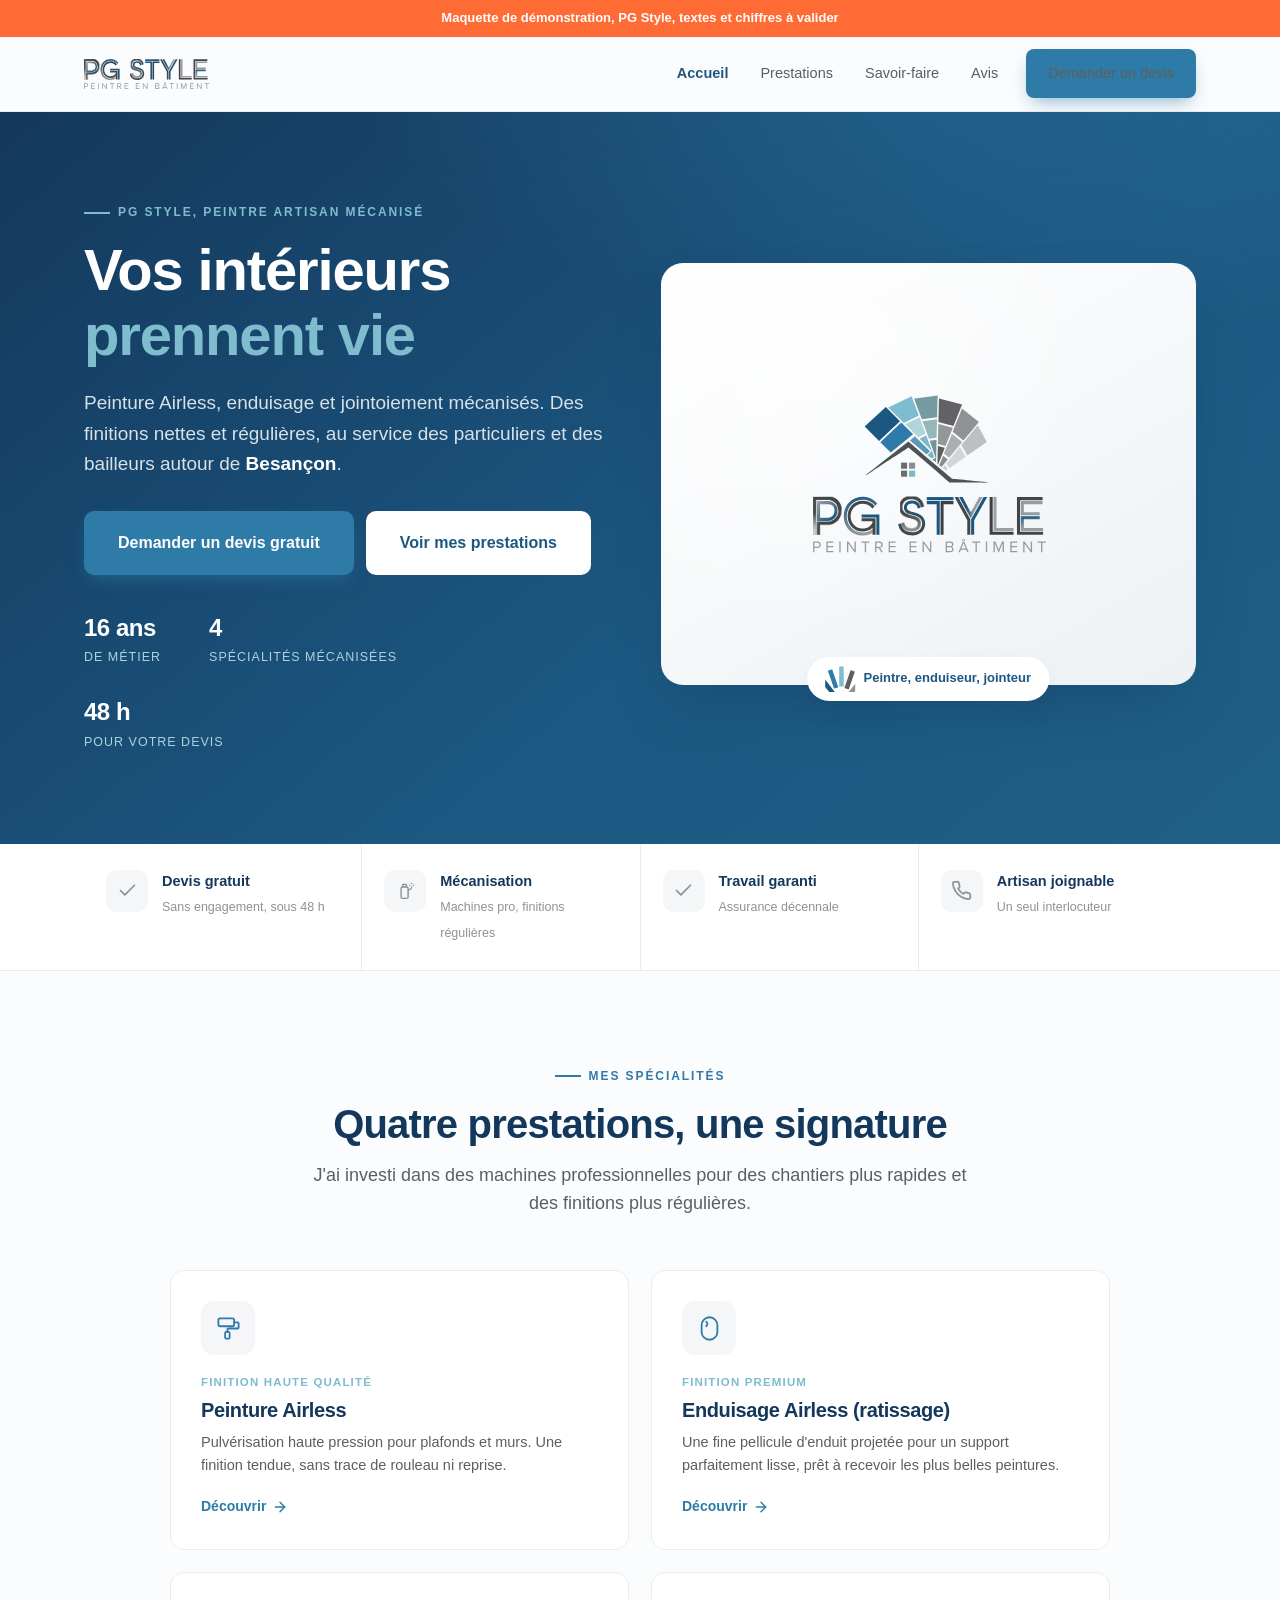
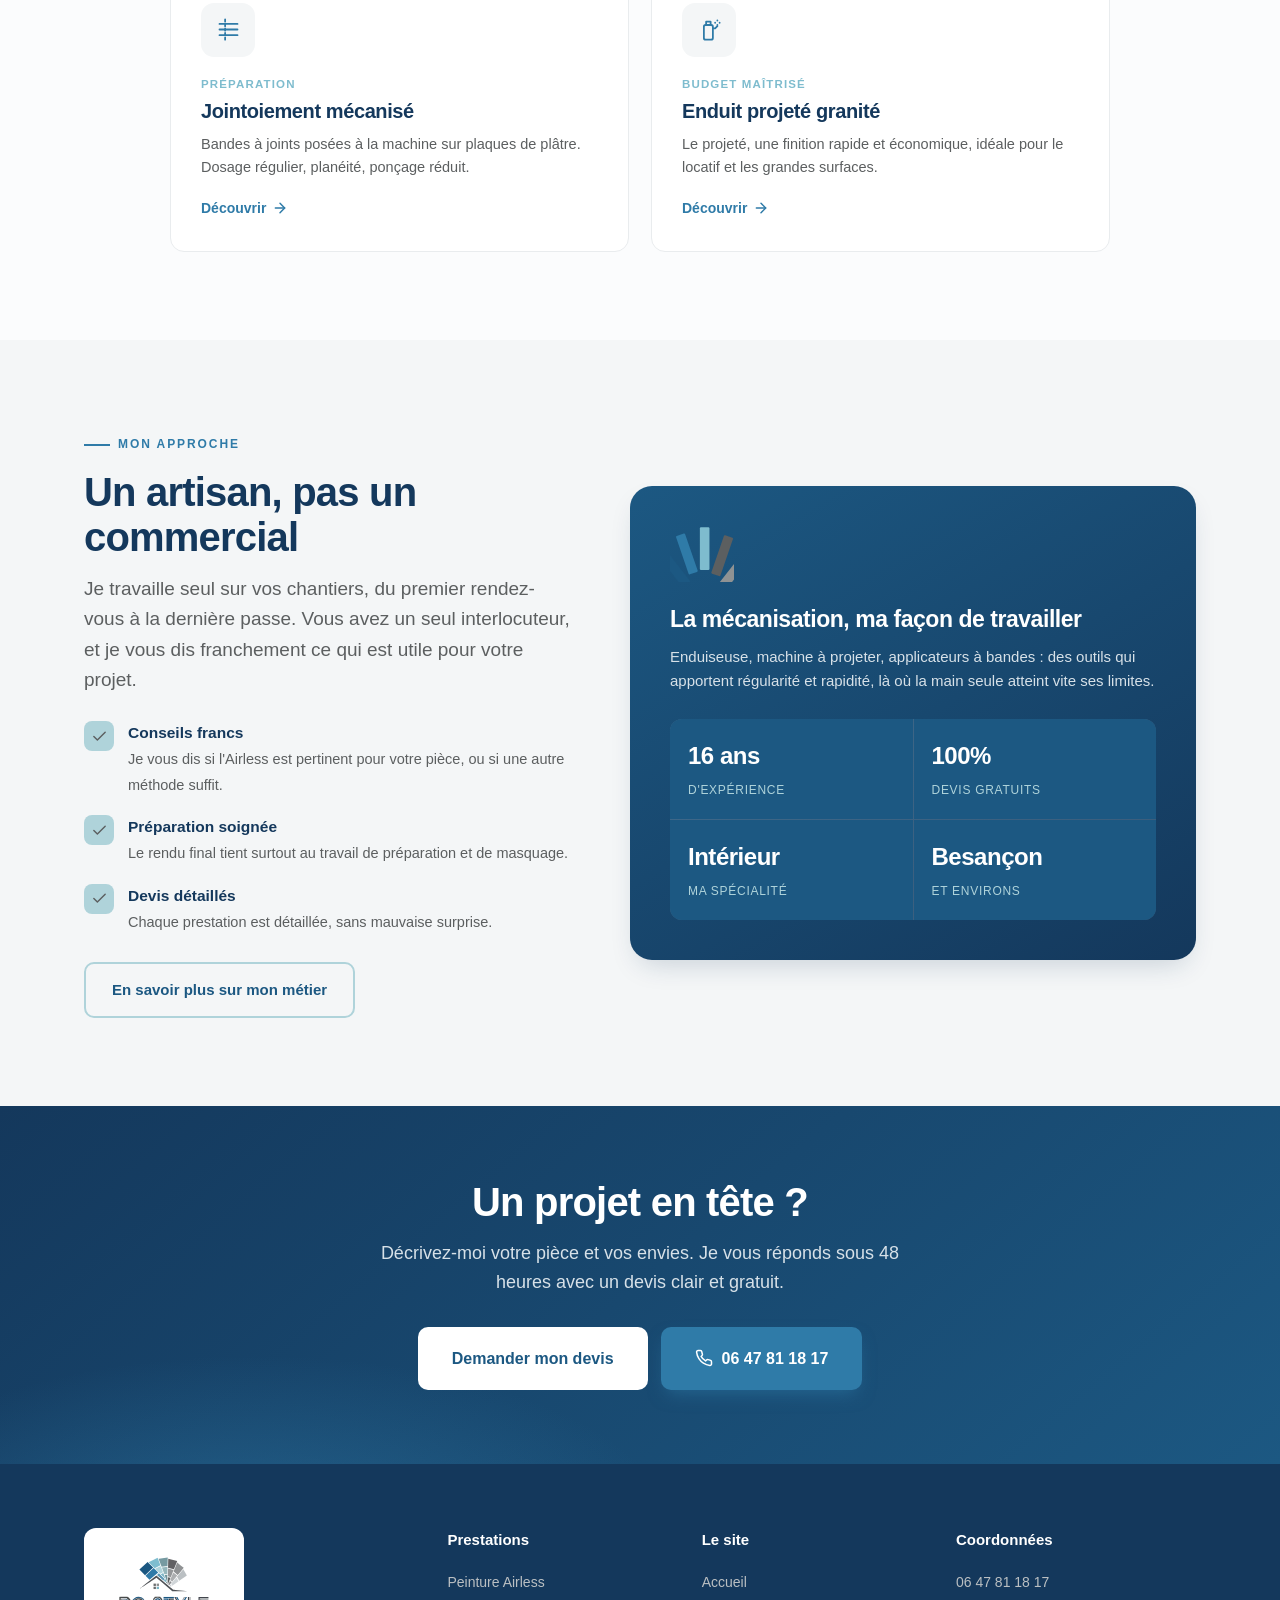
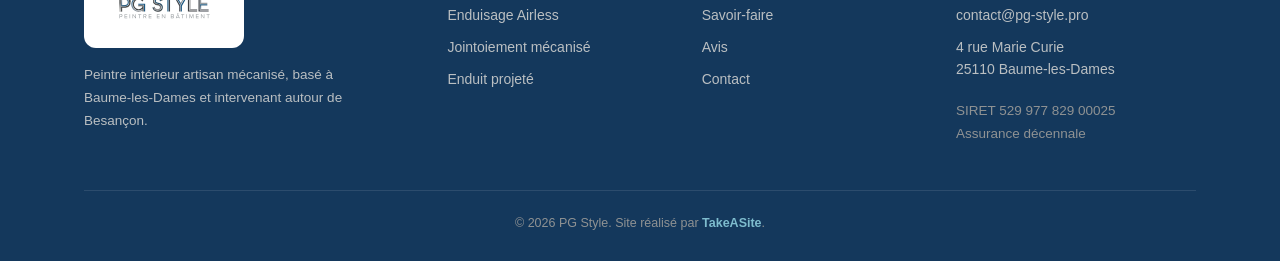
==== index.html @ 7999e34a "Add files via upload" ====
<!DOCTYPE html>
<html lang="fr">
<head>
  <meta charset="UTF-8">
  <meta name="viewport" content="width=device-width, initial-scale=1">
  <title>PG Style, peintre intérieur mécanisé à Besançon</title>
  <meta name="description" content="Peinture Airless, enduisage et jointoiement mécanisés à Besançon et environs. Devis gratuit sous 48 h.">
  <link rel="preconnect" href="#">
  <link rel="stylesheet" href="assets/css/style.css">
</head>
<body>
  <div class="demobar">Maquette de démonstration, PG Style, textes et chiffres à valider</div>
  <header class="header">
    <div class="header__in">
      <a class="brand" href="index.html"><img src="assets/img/logo-pgstyle-nav.svg" alt="PG Style, peintre en bâtiment"></a>
      <nav class="nav" id="nav">
        <a href="index.html" class="is-active">Accueil</a>
        <a href="prestations.html">Prestations</a>
        <a href="savoir-faire.html">Savoir-faire</a>
        <a href="avis.html">Avis</a>
        <a class="btn btn--primary" href="contact.html">Demander un devis</a>
      </nav>
      <button class="nav__burger" aria-label="Ouvrir le menu">☰</button>
    </div>
  </header>
  <main>
    <section class="hero">
      <div class="container">
        <div class="hero__grid">
          <div>
            <span class="eyebrow">PG Style, peintre artisan mécanisé</span>
            <h1>Vos intérieurs<em>prennent vie</em></h1>
            <p class="hero__sub">Peinture Airless, enduisage et jointoiement mécanisés. Des finitions nettes et régulières, au service des particuliers et des bailleurs autour de <b>Besançon</b>.</p>
            <div class="hero__ctas">
              <a class="btn btn--primary btn--lg" href="contact.html">Demander un devis gratuit</a>
              <a class="btn btn--white btn--lg" href="prestations.html">Voir mes prestations</a>
            </div>
            <div class="hero__meta">
              <div><b>16 ans</b><span>de métier</span></div>
              <div><b>4</b><span>spécialités mécanisées</span></div>
              <div><b>48 h</b><span>pour votre devis</span></div>
            </div>
          </div>
          <div class="hero__card">
            <img src="assets/img/logo-pgstyle.svg" alt="Logo PG Style, peintre en bâtiment">
            <span class="hero__badge"><svg class="fan" viewBox="0 0 60 52" xmlns="http://www.w3.org/2000/svg" aria-hidden="true"><g transform="translate(30 38)"><rect x="-26" y="-30" width="9" height="34" rx="1" fill="#1C5882" transform="rotate(-38)"/><rect x="-14" y="-35" width="9" height="38" rx="1" fill="#2F7BA8" transform="rotate(-19)"/><rect x="-2" y="-37" width="9" height="40" rx="1" fill="#7EBCCE" transform="rotate(0)"/><rect x="10" y="-35" width="9" height="38" rx="1" fill="#5C5F60" transform="rotate(19)"/><rect x="22" y="-30" width="9" height="34" rx="1" fill="#8F9293" transform="rotate(38)"/></g></svg> Peintre, enduiseur, jointeur</span>
          </div>
        </div>
      </div>
    </section>
    <section class="proofbar">
      <div class="container">
        <div class="proofbar__grid">
          <div class="proofbar__it">
            <span class="proofbar__ic"><svg viewBox="0 0 24 24" fill="none" stroke="currentColor" stroke-width="2" stroke-linecap="round" stroke-linejoin="round"><polyline points="20 6 9 17 4 12"/></svg></span>
            <div><b>Devis gratuit</b><span>Sans engagement, sous 48 h</span></div>
          </div>
          <div class="proofbar__it">
            <span class="proofbar__ic"><svg viewBox="0 0 24 24" fill="none" stroke="currentColor" stroke-width="1.6" stroke-linecap="round" stroke-linejoin="round"><rect x="7" y="8" width="8" height="13" rx="1.5"/><path d="M15 11h2l2-2"/><path d="M19 4v0M21 6v0M19 8v0M17 6v0"/><path d="M9 8V5h4v3"/></svg></span>
            <div><b>Mécanisation</b><span>Machines pro, finitions régulières</span></div>
          </div>
          <div class="proofbar__it">
            <span class="proofbar__ic"><svg viewBox="0 0 24 24" fill="none" stroke="currentColor" stroke-width="2" stroke-linecap="round" stroke-linejoin="round"><polyline points="20 6 9 17 4 12"/></svg></span>
            <div><b>Travail garanti</b><span>Assurance décennale</span></div>
          </div>
          <div class="proofbar__it">
            <span class="proofbar__ic"><svg viewBox="0 0 24 24" fill="none" stroke="currentColor" stroke-width="2" stroke-linecap="round" stroke-linejoin="round"><path d="M22 16.92v3a2 2 0 0 1-2.18 2 19.79 19.79 0 0 1-8.63-3.07 19.5 19.5 0 0 1-6-6 19.79 19.79 0 0 1-3.07-8.67A2 2 0 0 1 4.11 2h3a2 2 0 0 1 2 1.72 12.84 12.84 0 0 0 .7 2.81 2 2 0 0 1-.45 2.11L8.09 9.91a16 16 0 0 0 6 6l1.27-1.27a2 2 0 0 1 2.11-.45 12.84 12.84 0 0 0 2.81.7A2 2 0 0 1 22 16.92z"/></svg></span>
            <div><b>Artisan joignable</b><span>Un seul interlocuteur</span></div>
          </div>
        </div>
      </div>
    </section>
    <section class="section">
      <div class="container">
        <div class="sec-head">
          <span class="eyebrow" style="justify-content:center">Mes spécialités</span>
          <h2>Quatre prestations, une signature</h2>
          <p>J'ai investi dans des machines professionnelles pour des chantiers plus rapides et des finitions plus régulières.</p>
        </div>
        <div class="cards">
          <a class="pcard" href="prestations/peinture-airless.html">
            <div class="pcard__ic"><svg viewBox="0 0 24 24" fill="none" stroke="currentColor" stroke-width="1.6" stroke-linecap="round" stroke-linejoin="round"><rect x="3" y="3" width="14" height="7" rx="1.5"/><path d="M17 6.5h3a1 1 0 0 1 1 1V11a1 1 0 0 1-1 1h-8a1 1 0 0 0-1 1v2"/><rect x="9" y="15" width="4" height="6" rx="1"/></svg></div>
            <span class="pcard__tag">Finition haute qualité</span>
            <h3>Peinture Airless</h3>
            <p>Pulvérisation haute pression pour plafonds et murs. Une finition tendue, sans trace de rouleau ni reprise.</p>
            <span class="pcard__link">Découvrir <svg viewBox="0 0 24 24" fill="none" stroke="currentColor" stroke-width="2.2" stroke-linecap="round" stroke-linejoin="round"><line x1="5" y1="12" x2="19" y2="12"/><polyline points="12 5 19 12 12 19"/></svg></span>
          </a>
          <a class="pcard" href="prestations/enduisage-airless.html">
            <div class="pcard__ic"><svg viewBox="0 0 24 24" fill="none" stroke="currentColor" stroke-width="1.6" stroke-linecap="round" stroke-linejoin="round"><rect x="5" y="2" width="14" height="20" rx="7"/><path d="M9 6c1.5 1 1.5 3 0 4"/></svg></div>
            <span class="pcard__tag">Finition premium</span>
            <h3>Enduisage Airless (ratissage)</h3>
            <p>Une fine pellicule d'enduit projetée pour un support parfaitement lisse, prêt à recevoir les plus belles peintures.</p>
            <span class="pcard__link">Découvrir <svg viewBox="0 0 24 24" fill="none" stroke="currentColor" stroke-width="2.2" stroke-linecap="round" stroke-linejoin="round"><line x1="5" y1="12" x2="19" y2="12"/><polyline points="12 5 19 12 12 19"/></svg></span>
          </a>
          <a class="pcard" href="prestations/jointoiement-mecanise.html">
            <div class="pcard__ic"><svg viewBox="0 0 24 24" fill="none" stroke="currentColor" stroke-width="1.6" stroke-linecap="round" stroke-linejoin="round"><path d="M4 7h16M4 12h16M4 17h16"/><path d="M9 3v18" stroke-dasharray="2 2"/></svg></div>
            <span class="pcard__tag">Préparation</span>
            <h3>Jointoiement mécanisé</h3>
            <p>Bandes à joints posées à la machine sur plaques de plâtre. Dosage régulier, planéité, ponçage réduit.</p>
            <span class="pcard__link">Découvrir <svg viewBox="0 0 24 24" fill="none" stroke="currentColor" stroke-width="2.2" stroke-linecap="round" stroke-linejoin="round"><line x1="5" y1="12" x2="19" y2="12"/><polyline points="12 5 19 12 12 19"/></svg></span>
          </a>
          <a class="pcard" href="prestations/enduit-projete.html">
            <div class="pcard__ic"><svg viewBox="0 0 24 24" fill="none" stroke="currentColor" stroke-width="1.6" stroke-linecap="round" stroke-linejoin="round"><rect x="7" y="8" width="8" height="13" rx="1.5"/><path d="M15 11h2l2-2"/><path d="M19 4v0M21 6v0M19 8v0M17 6v0"/><path d="M9 8V5h4v3"/></svg></div>
            <span class="pcard__tag">Budget maîtrisé</span>
            <h3>Enduit projeté granité</h3>
            <p>Le projeté, une finition rapide et économique, idéale pour le locatif et les grandes surfaces.</p>
            <span class="pcard__link">Découvrir <svg viewBox="0 0 24 24" fill="none" stroke="currentColor" stroke-width="2.2" stroke-linecap="round" stroke-linejoin="round"><line x1="5" y1="12" x2="19" y2="12"/><polyline points="12 5 19 12 12 19"/></svg></span>
          </a>
        </div>
      </div>
    </section>
    <section class="section section--alt">
      <div class="container">
        <div class="about">
          <div>
            <span class="eyebrow">Mon approche</span>
            <h2>Un artisan, pas un commercial</h2>
            <p class="lead" style="margin-top:14px">Je travaille seul sur vos chantiers, du premier rendez-vous à la dernière passe. Vous avez un seul interlocuteur, et je vous dis franchement ce qui est utile pour votre projet.</p>
            <ul class="feat">
              <li>
                <span class="feat__ic"><svg viewBox="0 0 24 24" fill="none" stroke="currentColor" stroke-width="2" stroke-linecap="round" stroke-linejoin="round"><polyline points="20 6 9 17 4 12"/></svg></span>
                <div><b>Conseils francs</b><span>Je vous dis si l'Airless est pertinent pour votre pièce, ou si une autre méthode suffit.</span></div>
              </li>
              <li>
                <span class="feat__ic"><svg viewBox="0 0 24 24" fill="none" stroke="currentColor" stroke-width="2" stroke-linecap="round" stroke-linejoin="round"><polyline points="20 6 9 17 4 12"/></svg></span>
                <div><b>Préparation soignée</b><span>Le rendu final tient surtout au travail de préparation et de masquage.</span></div>
              </li>
              <li>
                <span class="feat__ic"><svg viewBox="0 0 24 24" fill="none" stroke="currentColor" stroke-width="2" stroke-linecap="round" stroke-linejoin="round"><polyline points="20 6 9 17 4 12"/></svg></span>
                <div><b>Devis détaillés</b><span>Chaque prestation est détaillée, sans mauvaise surprise.</span></div>
              </li>
            </ul>
            <div style="margin-top:28px"><a class="btn btn--ghost" href="savoir-faire.html">En savoir plus sur mon métier</a></div>
          </div>
          <div class="about__visual">
            <svg class="fan" viewBox="0 0 60 52" xmlns="http://www.w3.org/2000/svg" aria-hidden="true"><g transform="translate(30 38)"><rect x="-26" y="-30" width="9" height="34" rx="1" fill="#1C5882" transform="rotate(-38)"/><rect x="-14" y="-35" width="9" height="38" rx="1" fill="#2F7BA8" transform="rotate(-19)"/><rect x="-2" y="-37" width="9" height="40" rx="1" fill="#7EBCCE" transform="rotate(0)"/><rect x="10" y="-35" width="9" height="38" rx="1" fill="#5C5F60" transform="rotate(19)"/><rect x="22" y="-30" width="9" height="34" rx="1" fill="#8F9293" transform="rotate(38)"/></g></svg>
            <h3>La mécanisation, ma façon de travailler</h3>
            <p>Enduiseuse, machine à projeter, applicateurs à bandes : des outils qui apportent régularité et rapidité, là où la main seule atteint vite ses limites.</p>
            <div class="about__stats">
              <div><b>16 ans</b><span>d'expérience</span></div>
              <div><b>100%</b><span>devis gratuits</span></div>
              <div><b>Intérieur</b><span>ma spécialité</span></div>
              <div><b>Besançon</b><span>et environs</span></div>
            </div>
          </div>
        </div>
      </div>
    </section>
    <section class="ctaband">
      <div class="container">
        <h2>Un projet en tête&nbsp;?</h2>
        <p>Décrivez-moi votre pièce et vos envies. Je vous réponds sous 48 heures avec un devis clair et gratuit.</p>
        <div class="ctaband__btns">
          <a class="btn btn--white btn--lg" href="contact.html">Demander mon devis</a>
          <a class="btn btn--primary btn--lg" href="tel:0647811817"><svg viewBox="0 0 24 24" fill="none" stroke="currentColor" stroke-width="2" stroke-linecap="round" stroke-linejoin="round"><path d="M22 16.92v3a2 2 0 0 1-2.18 2 19.79 19.79 0 0 1-8.63-3.07 19.5 19.5 0 0 1-6-6 19.79 19.79 0 0 1-3.07-8.67A2 2 0 0 1 4.11 2h3a2 2 0 0 1 2 1.72 12.84 12.84 0 0 0 .7 2.81 2 2 0 0 1-.45 2.11L8.09 9.91a16 16 0 0 0 6 6l1.27-1.27a2 2 0 0 1 2.11-.45 12.84 12.84 0 0 0 2.81.7A2 2 0 0 1 22 16.92z"/></svg> 06 47 81 18 17</a>
        </div>
      </div>
    </section>
  </main>
  <footer class="footer">
    <div class="container">
      <div class="footer__grid">
        <div>
          <div class="footer__logo"><img src="assets/img/logo-pgstyle.svg" alt="PG Style"></div>
          <p>Peintre intérieur artisan mécanisé, basé à Baume-les-Dames et intervenant autour de Besançon.</p>
        </div>
        <div>
          <h4>Prestations</h4>
          <a href="prestations/peinture-airless.html">Peinture Airless</a>
          <a href="prestations/enduisage-airless.html">Enduisage Airless</a>
          <a href="prestations/jointoiement-mecanise.html">Jointoiement mécanisé</a>
          <a href="prestations/enduit-projete.html">Enduit projeté</a>
        </div>
        <div>
          <h4>Le site</h4>
          <a href="index.html">Accueil</a>
          <a href="savoir-faire.html">Savoir-faire</a>
          <a href="avis.html">Avis</a>
          <a href="contact.html">Contact</a>
        </div>
        <div>
          <h4>Coordonnées</h4>
          <a href="tel:0647811817">06 47 81 18 17</a>
          <a href="mailto:contact@pg-style.pro">contact@pg-style.pro</a>
          <a href="#">4 rue Marie Curie<br>25110 Baume-les-Dames</a>
          <p class="footer__small">SIRET 529 977 829 00025<br>Assurance décennale</p>
        </div>
      </div>
      <div class="footer__bottom">© <span data-year>2026</span> PG Style. Site réalisé par <b>TakeASite</b>.</div>
    </div>
  </footer>
  <script src="assets/js/main.js"></script>
</body>
</html>
---- assets/css/style.css ----
:root{
  --blue-deep:#14385C;--blue-primary:#1C5882;--blue-bright:#2F7BA8;
  --blue-soft:#7EBCCE;--blue-pale:#AFD3DA;
  --gray-900:#222628;--gray-700:#5C5F60;--gray-500:#8F9293;--gray-300:#BABFC2;
  --gray-200:#D7DBDE;--gray-100:#E9ECEE;--gray-50:#F4F6F7;
  --paper:#FBFCFD;--white:#fff;--maxw:1160px;
  --shadow-sm:0 1px 3px rgba(20,56,92,.06),0 1px 2px rgba(20,56,92,.04);
  --shadow-md:0 12px 28px -10px rgba(20,56,92,.22);
  --shadow-lg:0 30px 60px -18px rgba(20,56,92,.40);
  --radius:14px;--radius-lg:22px;--ease:cubic-bezier(.22,.61,.36,1);
}
*{box-sizing:border-box;margin:0;padding:0}
html{scroll-behavior:smooth}
body{font-family:"Segoe UI",-apple-system,BlinkMacSystemFont,Roboto,Helvetica,Arial,sans-serif;color:var(--gray-900);background:var(--paper);line-height:1.6;-webkit-font-smoothing:antialiased}
img{max-width:100%;display:block}
a{color:inherit;text-decoration:none}
.container{max-width:var(--maxw);margin:0 auto;padding:0 24px}
.container--narrow{max-width:780px}
h1,h2,h3{line-height:1.12;letter-spacing:-.02em;font-weight:800;color:var(--blue-deep)}
h1{font-size:clamp(34px,5vw,58px)}
h2{font-size:clamp(27px,3.4vw,40px)}
h3{font-size:20px;font-weight:700}
.eyebrow{display:inline-flex;align-items:center;gap:8px;font-size:12px;font-weight:700;text-transform:uppercase;letter-spacing:.16em;color:var(--blue-bright);margin-bottom:16px}
.eyebrow::before{content:"";width:26px;height:2px;background:var(--blue-bright);display:inline-block}
.lead{font-size:19px;color:var(--gray-700)}
.btn{display:inline-flex;align-items:center;gap:9px;padding:14px 26px;border-radius:10px;font-weight:600;font-size:15px;border:2px solid transparent;cursor:pointer;transition:transform .15s var(--ease),box-shadow .2s,background .2s}
.btn svg{width:18px;height:18px}
.btn--primary{background:var(--blue-bright);color:#fff;box-shadow:0 8px 18px -6px rgba(47,123,168,.6)}
.btn--primary:hover{transform:translateY(-2px);box-shadow:0 14px 26px -8px rgba(47,123,168,.7)}
.btn--ghost{background:transparent;color:var(--blue-primary);border-color:var(--blue-pale)}
.btn--ghost:hover{background:var(--gray-50);border-color:var(--blue-soft)}
.btn--white{background:#fff;color:var(--blue-primary)}
.btn--white:hover{transform:translateY(-2px)}
.btn--lg{padding:17px 32px;font-size:16px}
.header{position:sticky;top:0;z-index:50;background:rgba(251,252,253,.88);backdrop-filter:saturate(160%) blur(12px);border-bottom:1px solid var(--gray-100)}
.header__in{display:flex;align-items:center;justify-content:space-between;height:74px;max-width:var(--maxw);margin:0 auto;padding:0 24px}
.brand{cursor:pointer;line-height:0}
.brand img{height:30px;width:auto}
.nav{display:flex;align-items:center;gap:4px}
.nav a{padding:10px 14px;border-radius:8px;font-size:14.5px;font-weight:500;color:var(--gray-700);transition:color .15s,background .15s;cursor:pointer}
.nav a:hover{color:var(--blue-primary);background:var(--gray-50)}
.nav a.is-active{color:var(--blue-primary);font-weight:700}
.nav .btn{margin-left:10px;padding:11px 20px}
.nav__burger{display:none;font-size:20px}
.hero{position:relative;overflow:hidden;background:radial-gradient(1100px 500px at 78% -10%,rgba(47,123,168,.45),transparent 60%),linear-gradient(140deg,var(--blue-deep) 0%,var(--blue-primary) 60%,#205f86 100%);color:#fff;padding:84px 0 92px}
.hero__grid{display:flex;gap:56px;align-items:center;position:relative}.hero__grid>div:first-child{flex:1.08}.hero__card{flex:.92}
.hero .eyebrow{color:var(--blue-soft)}
.hero .eyebrow::before{background:var(--blue-soft)}
.hero h1{color:#fff;margin-bottom:20px}
.hero h1 em{font-style:normal;color:var(--blue-soft);display:block}
.hero__sub{font-size:19px;color:#D7E1E8;max-width:520px;margin-bottom:32px}
.hero__sub b{color:#fff;font-weight:700}
.hero__ctas{display:flex;gap:12px;flex-wrap:wrap}
.hero__meta{display:flex;gap:26px;margin-top:34px;flex-wrap:wrap}
.hero__meta div{display:flex;flex-direction:column;margin-right:22px}
.hero__meta b{font-size:24px;font-weight:800;color:#fff;letter-spacing:-.02em}
.hero__meta span{font-size:12.5px;color:var(--blue-pale);text-transform:uppercase;letter-spacing:.08em}
.hero__card{position:relative;background:linear-gradient(150deg,#fff,#EDF1F4);border-radius:var(--radius-lg);padding:46px;box-shadow:var(--shadow-lg);display:flex;align-items:center;justify-content:center;min-height:330px}
.hero__card::after{content:"";position:absolute;inset:0;border-radius:inherit;background:radial-gradient(circle at 28% 22%,rgba(255,255,255,.7),transparent 55%);pointer-events:none}
.hero__card img{width:100%;max-width:330px;position:relative;z-index:1}
.hero__badge{position:absolute;bottom:-16px;left:50%;transform:translateX(-50%);background:#fff;color:var(--blue-primary);font-weight:700;font-size:13px;padding:9px 18px;border-radius:30px;box-shadow:var(--shadow-md);white-space:nowrap;display:flex;align-items:center;gap:8px;z-index:2}
.hero__badge svg{width:30px;height:26px}
.proofbar{background:var(--white);border-bottom:1px solid var(--gray-100)}
.proofbar__grid{display:flex}.proofbar__it{flex:1}
.proofbar__it{display:flex;gap:14px;align-items:flex-start;padding:26px 22px;border-right:1px solid var(--gray-100)}
.proofbar__it:last-child{border-right:none}
.proofbar__ic{flex:none;width:42px;height:42px;border-radius:11px;background:var(--gray-50);color:var(--blue-bright);display:flex;align-items:center;justify-content:center}
.proofbar__ic svg{width:21px;height:21px}
.proofbar__it b{display:block;font-size:14.5px;color:var(--blue-deep);font-weight:700}
.proofbar__it span{font-size:12.5px;color:var(--gray-500);line-height:1.4}
.section{padding:88px 0}
.section--alt{background:var(--gray-50)}
.sec-head{max-width:680px;margin:0 auto 52px;text-align:center}
.sec-head p{margin-top:14px;color:var(--gray-700);font-size:18px}
.cards{display:flex;flex-wrap:wrap;gap:22px;max-width:940px;margin:0 auto}.pcard{width:calc(50% - 11px)}
.pcard{position:relative;background:#fff;border:1px solid var(--gray-100);border-radius:var(--radius);padding:30px;cursor:pointer;transition:transform .18s var(--ease),box-shadow .2s,border-color .2s;overflow:hidden}
.pcard::before{content:"";position:absolute;left:0;top:0;bottom:0;width:4px;background:linear-gradient(var(--blue-primary),var(--blue-bright));transform:scaleY(0);transform-origin:top;transition:transform .25s var(--ease)}
.pcard:hover{transform:translateY(-4px);box-shadow:var(--shadow-md);border-color:var(--blue-pale)}
.pcard:hover::before{transform:scaleY(1)}
.pcard__ic{width:54px;height:54px;border-radius:13px;background:var(--gray-50);color:var(--blue-bright);display:flex;align-items:center;justify-content:center;margin-bottom:18px}
.pcard__ic svg{width:27px;height:27px}
.pcard__tag{font-size:11.5px;font-weight:700;text-transform:uppercase;letter-spacing:.1em;color:var(--blue-soft);margin-bottom:7px;display:block}
.pcard h3{margin-bottom:10px}
.pcard p{color:var(--gray-700);font-size:14.5px;margin-bottom:16px}
.pcard__link{font-weight:700;color:var(--blue-bright);font-size:14px;display:inline-flex;align-items:center;gap:6px}
.pcard__link svg{width:16px;height:16px;transition:transform .2s}
.pcard:hover .pcard__link svg{transform:translateX(4px)}
.about{display:flex;gap:60px;align-items:center}.about>div{flex:1;min-width:0}
.feat{display:flex;flex-direction:column;gap:18px;margin-top:26px}
.feat li{display:flex;gap:14px;list-style:none}
.feat__ic{flex:none;width:30px;height:30px;border-radius:8px;background:var(--blue-pale);color:var(--blue-deep);display:flex;align-items:center;justify-content:center}
.feat__ic svg{width:17px;height:17px}
.feat b{display:block;color:var(--blue-deep);font-size:15.5px}
.feat span{color:var(--gray-700);font-size:14.5px}
.about__visual{position:relative;background:linear-gradient(150deg,var(--blue-primary),var(--blue-deep));border-radius:var(--radius-lg);padding:40px;color:#fff;box-shadow:var(--shadow-md)}
.about__visual .fan{width:64px;height:56px;margin-bottom:18px}
.about__visual h3{color:#fff;font-size:23px;margin-bottom:12px}
.about__visual p{color:#D7E1E8;font-size:15px}
.about__stats{display:flex;flex-wrap:wrap;margin-top:26px;background:rgba(255,255,255,.16);border-radius:12px;overflow:hidden;gap:1px}.about__stats div{width:calc(50% - .5px)}
.about__stats div{background:var(--blue-primary);padding:18px}
.about__stats b{font-size:24px;font-weight:800;display:block;letter-spacing:-.02em}
.about__stats span{font-size:12px;color:var(--blue-pale);text-transform:uppercase;letter-spacing:.06em}
.dhero{background:radial-gradient(800px 400px at 85% -20%,rgba(47,123,168,.4),transparent 60%),linear-gradient(140deg,var(--blue-deep),var(--blue-primary));color:#fff;padding:56px 0 64px}
.back{display:inline-flex;align-items:center;gap:7px;color:var(--blue-pale);font-size:13.5px;font-weight:600;margin-bottom:22px;cursor:pointer}
.back svg{width:15px;height:15px}
.back:hover{color:#fff}
.dhero__tag{font-size:12px;font-weight:700;text-transform:uppercase;letter-spacing:.14em;color:var(--blue-soft);margin-bottom:12px}
.dhero h1{color:#fff;max-width:760px;margin-bottom:16px;font-size:clamp(30px,4vw,46px)}
.dhero p{color:#D7E1E8;font-size:18px;max-width:600px}
.dbody{padding:70px 0}
.dbody__grid{display:flex;gap:54px;align-items:flex-start}.dbody__grid>.prose{flex:1;min-width:0}.aside{width:312px;flex:none}
.prose>*+*{margin-top:18px}
.prose h2{font-size:26px;margin-top:14px}
.prose h3{font-size:19px;color:var(--blue-primary);margin-top:10px}
.prose p{color:var(--gray-700);font-size:16px}
.prose strong{color:var(--gray-900)}
.prose .lede{font-size:19px;color:var(--gray-900);font-weight:500}
.checklist{list-style:none;display:flex;flex-direction:column;gap:13px;margin-top:6px}
.checklist li{display:flex;gap:12px;align-items:flex-start;color:var(--gray-700);font-size:15.5px}
.checklist .ck{flex:none;width:24px;height:24px;border-radius:7px;background:var(--blue-pale);color:var(--blue-deep);display:flex;align-items:center;justify-content:center}
.checklist .ck svg{width:14px;height:14px}
.checklist b{color:var(--gray-900)}
.steps{display:flex;flex-direction:column;gap:14px;margin-top:8px;counter-reset:s}
.step{display:flex;gap:16px;align-items:flex-start;background:var(--gray-50);border:1px solid var(--gray-100);border-radius:12px;padding:18px 20px}
.step__n{counter-increment:s;flex:none;width:34px;height:34px;border-radius:9px;background:var(--blue-primary);color:#fff;font-weight:800;display:flex;align-items:center;justify-content:center;font-size:15px}
.step__n::before{content:counter(s,decimal-leading-zero)}
.step b{display:block;color:var(--blue-deep);font-size:15.5px;margin-bottom:3px}
.step span{color:var(--gray-700);font-size:14.5px}
.note{background:#FFF8EC;border:1px solid #F4D9A6;border-radius:12px;padding:18px 20px;font-size:15px;color:#7a5a1e}
.note b{color:#5e4416}
.aside{position:sticky;top:96px;background:#fff;border:1px solid var(--gray-100);border-radius:var(--radius);box-shadow:var(--shadow-sm);overflow:hidden}
.aside__top{background:linear-gradient(150deg,var(--blue-primary),var(--blue-deep));color:#fff;padding:24px}
.aside__top .fan{width:46px;height:40px;margin-bottom:10px}
.aside__top h3{color:#fff;font-size:18px;margin-bottom:6px}
.aside__top p{color:#D7E1E8;font-size:13.5px}
.aside__body{padding:22px 24px;display:flex;flex-direction:column;gap:12px}
.aside__body .btn{width:100%;justify-content:center}
.aside__row{display:flex;gap:10px;align-items:center;font-size:14px;color:var(--gray-700)}
.aside__row svg{width:17px;height:17px;color:var(--blue-bright);flex:none}
.ph-strip{display:flex;gap:14px;margin-top:8px}.ph{flex:1}
.ph{aspect-ratio:4/3;border-radius:12px;background:repeating-linear-gradient(45deg,var(--gray-50),var(--gray-50) 11px,var(--gray-100) 11px,var(--gray-100) 22px);border:1px dashed var(--gray-300);display:flex;align-items:center;justify-content:center;color:var(--gray-500);font-size:12.5px;font-weight:600;text-align:center;padding:10px}
.tgrid{display:flex;gap:22px}.tcard{flex:1}
.tcard{background:#fff;border:1px solid var(--gray-100);border-radius:var(--radius);padding:26px;box-shadow:var(--shadow-sm)}
.tcard__stars{color:#F2A93B;letter-spacing:2px;margin-bottom:12px;font-size:15px}
.tcard p{color:var(--gray-700);font-size:15px;font-style:italic;margin-bottom:16px}
.tcard b{color:var(--blue-deep);font-size:14.5px}
.tcard span{color:var(--gray-500);font-size:13px}
.ph-pill{display:inline-block;background:var(--blue-pale);color:var(--blue-deep);font-size:11px;font-weight:700;text-transform:uppercase;letter-spacing:.08em;padding:3px 10px;border-radius:20px;margin-bottom:14px}
.ctaband{background:radial-gradient(700px 300px at 20% 120%,rgba(47,123,168,.5),transparent 60%),linear-gradient(140deg,var(--blue-deep),var(--blue-primary));color:#fff;text-align:center;padding:74px 0}
.ctaband h2{color:#fff;margin-bottom:14px}
.ctaband p{color:#D7E1E8;font-size:18px;max-width:520px;margin:0 auto 30px}
.ctaband__btns{display:flex;gap:13px;justify-content:center;flex-wrap:wrap}
.contact{display:flex;gap:50px;align-items:flex-start}.contact>div{flex:1;min-width:0}
.field{margin-bottom:16px}
.field label{display:block;font-size:13.5px;font-weight:600;color:var(--blue-deep);margin-bottom:6px}
.field input,.field textarea,.field select{width:100%;padding:12px 14px;border:1.5px solid var(--gray-300);border-radius:10px;font:inherit;font-size:15px;background:#fff;color:var(--gray-900)}
.field input:focus,.field textarea:focus,.field select:focus{outline:none;border-color:var(--blue-bright);box-shadow:0 0 0 3px rgba(47,123,168,.15)}
.contact__info{background:var(--gray-50);border:1px solid var(--gray-100);border-radius:var(--radius);padding:30px}
.contact__info h3{margin-bottom:18px}
.cinfo{display:flex;gap:13px;align-items:flex-start;margin-bottom:18px;font-size:15px;color:var(--gray-700)}
.cinfo svg{width:19px;height:19px;color:var(--blue-bright);flex:none;margin-top:2px}
.cinfo b{display:block;color:var(--blue-deep)}
.footer{background:var(--blue-deep);color:var(--gray-300);padding:64px 0 28px;font-size:14px}
.footer__grid{display:flex;gap:36px;flex-wrap:wrap}.footer__grid>div:nth-child(1){flex:1.5}.footer__grid>div:nth-child(2){flex:1}.footer__grid>div:nth-child(3){flex:1}.footer__grid>div:nth-child(4){flex:1.1}
.footer__logo{background:#fff;border-radius:12px;padding:16px;width:160px;height:120px;display:flex;align-items:center;justify-content:center;margin-bottom:16px}
.footer__logo img{width:100%}
.footer p{line-height:1.7;max-width:260px;font-size:13.5px}
.footer h4{color:#fff;font-size:15px;margin-bottom:14px;font-weight:700}
.footer a{display:block;padding:5px 0;color:var(--gray-300);font-size:14px;cursor:pointer}
.footer a:hover{color:#fff}
.footer__small{color:var(--gray-500);font-size:12px;margin-top:14px;line-height:1.6}
.footer__bottom{text-align:center;color:var(--gray-500);font-size:12.5px;margin-top:44px;padding-top:22px;border-top:1px solid rgba(255,255,255,.1)}
.footer__bottom b{color:var(--blue-soft)}
.demobar{background:#FF6B35;color:#fff;text-align:center;font-size:13px;font-weight:600;padding:8px 16px}
@media(max-width:920px){
  .hero__grid,.about,.contact,.dbody__grid{flex-direction:column;gap:38px}
  .hero__grid>div:first-child,.hero__card,.about>div,.contact>div{flex:1 1 auto;width:100%}
  .aside{width:100%}
  .proofbar__grid{flex-wrap:wrap}
  .proofbar__it{flex:1 1 50%;min-width:160px}
  .proofbar__it:nth-child(2){border-right:none}
  .pcard{width:100%}
  .tgrid,.ph-strip{flex-direction:column}
  .nav{display:none;position:absolute;top:74px;left:0;right:0;flex-direction:column;align-items:stretch;gap:0;background:#fff;border-bottom:1px solid var(--gray-100);box-shadow:var(--shadow-md);padding:8px}
  .nav.is-open{display:flex}
  .nav a{padding:13px 14px;border-radius:8px}
  .nav .btn{margin:8px 0 4px;justify-content:center}
  .nav__burger{display:flex;align-items:center;justify-content:center;width:42px;height:42px;border-radius:10px;border:1px solid var(--gray-200);background:#fff;cursor:pointer}
  .footer__grid>div{flex:1 1 40%}
}
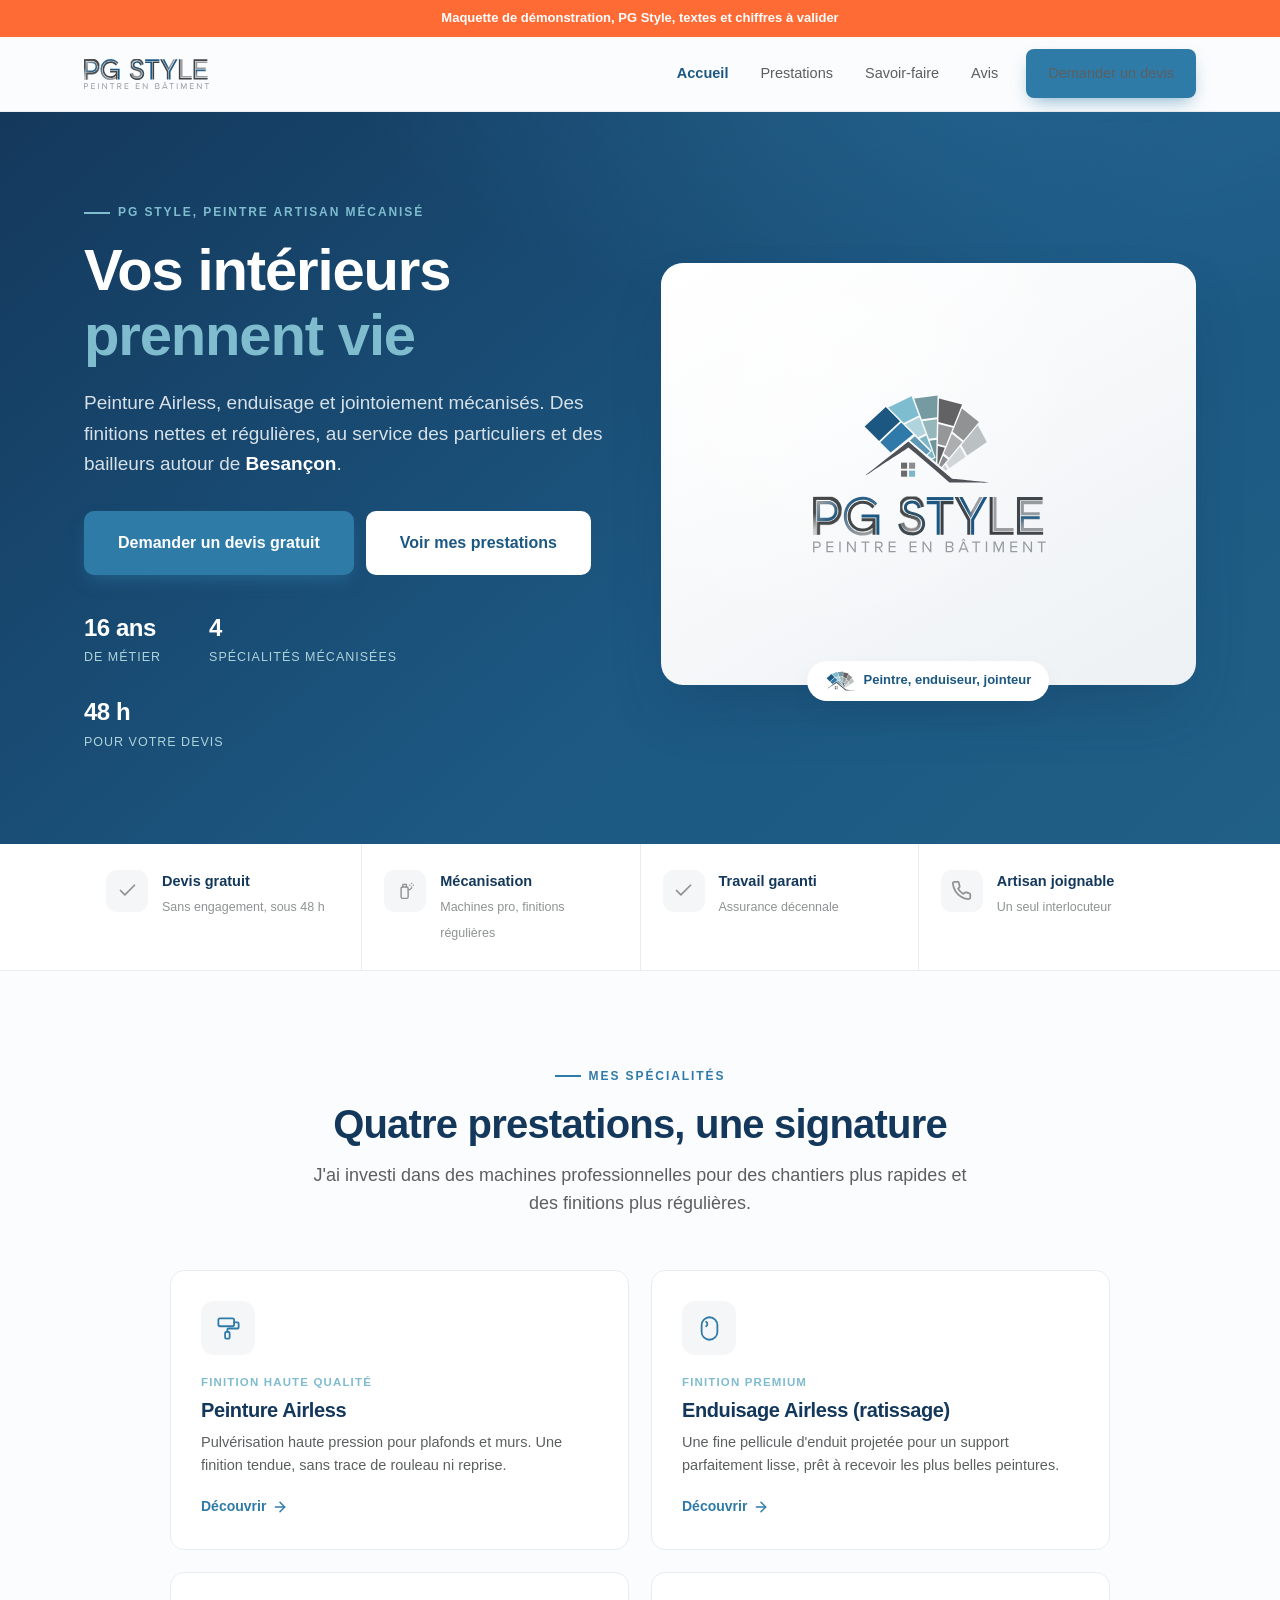
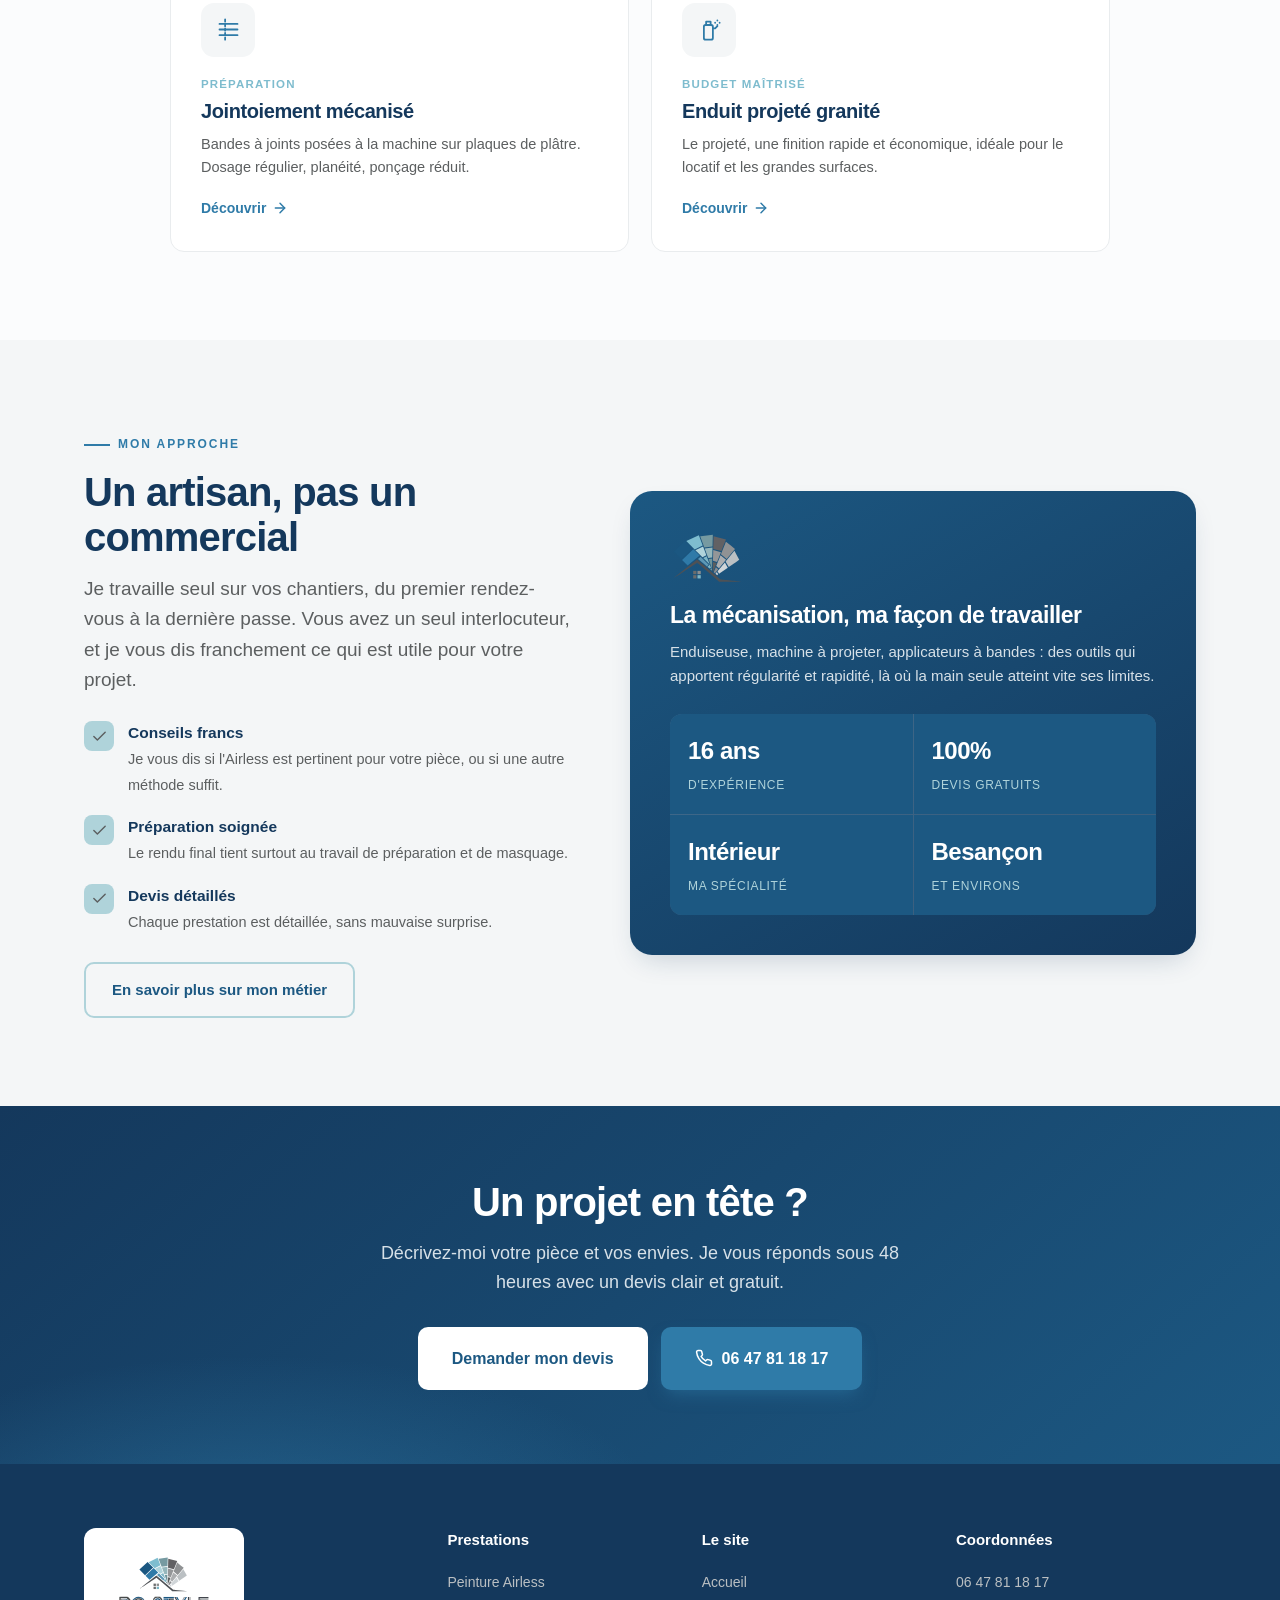
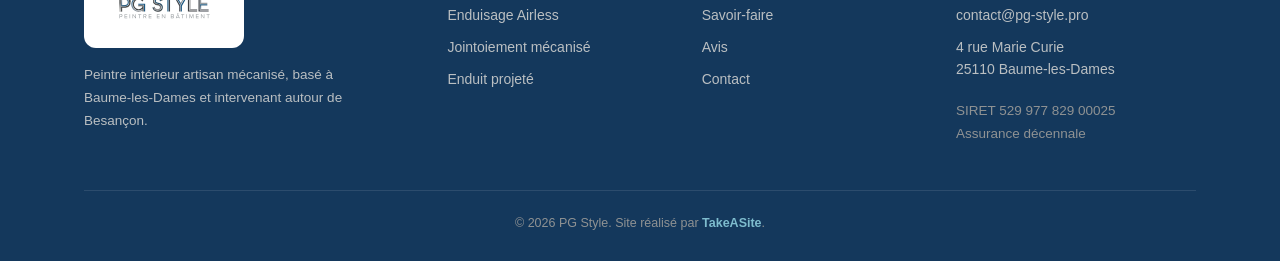
==== commit cfa5e152: "Add files via upload" ====
--- a/index.html
+++ b/index.html
@@ -1,194 +1 @@
-<!DOCTYPE html>
-<html lang="fr">
-<head>
-  <meta charset="UTF-8">
-  <meta name="viewport" content="width=device-width, initial-scale=1">
-  <title>PG Style, peintre intérieur mécanisé à Besançon</title>
-  <meta name="description" content="Peinture Airless, enduisage et jointoiement mécanisés à Besançon et environs. Devis gratuit sous 48 h.">
-  <link rel="preconnect" href="#">
-  <link rel="stylesheet" href="assets/css/style.css">
-</head>
-<body>
-  <div class="demobar">Maquette de démonstration, PG Style, textes et chiffres à valider</div>
-  <header class="header">
-    <div class="header__in">
-      <a class="brand" href="index.html"><img src="assets/img/logo-pgstyle-nav.svg" alt="PG Style, peintre en bâtiment"></a>
-      <nav class="nav" id="nav">
-        <a href="index.html" class="is-active">Accueil</a>
-        <a href="prestations.html">Prestations</a>
-        <a href="savoir-faire.html">Savoir-faire</a>
-        <a href="avis.html">Avis</a>
-        <a class="btn btn--primary" href="contact.html">Demander un devis</a>
-      </nav>
-      <button class="nav__burger" aria-label="Ouvrir le menu">☰</button>
-    </div>
-  </header>
-  <main>
-    <section class="hero">
-      <div class="container">
-        <div class="hero__grid">
-          <div>
-            <span class="eyebrow">PG Style, peintre artisan mécanisé</span>
-            <h1>Vos intérieurs<em>prennent vie</em></h1>
-            <p class="hero__sub">Peinture Airless, enduisage et jointoiement mécanisés. Des finitions nettes et régulières, au service des particuliers et des bailleurs autour de <b>Besançon</b>.</p>
-            <div class="hero__ctas">
-              <a class="btn btn--primary btn--lg" href="contact.html">Demander un devis gratuit</a>
-              <a class="btn btn--white btn--lg" href="prestations.html">Voir mes prestations</a>
-            </div>
-            <div class="hero__meta">
-              <div><b>16 ans</b><span>de métier</span></div>
-              <div><b>4</b><span>spécialités mécanisées</span></div>
-              <div><b>48 h</b><span>pour votre devis</span></div>
-            </div>
-          </div>
-          <div class="hero__card">
-            <img src="assets/img/logo-pgstyle.svg" alt="Logo PG Style, peintre en bâtiment">
-            <span class="hero__badge"><svg class="fan" viewBox="0 0 60 52" xmlns="http://www.w3.org/2000/svg" aria-hidden="true"><g transform="translate(30 38)"><rect x="-26" y="-30" width="9" height="34" rx="1" fill="#1C5882" transform="rotate(-38)"/><rect x="-14" y="-35" width="9" height="38" rx="1" fill="#2F7BA8" transform="rotate(-19)"/><rect x="-2" y="-37" width="9" height="40" rx="1" fill="#7EBCCE" transform="rotate(0)"/><rect x="10" y="-35" width="9" height="38" rx="1" fill="#5C5F60" transform="rotate(19)"/><rect x="22" y="-30" width="9" height="34" rx="1" fill="#8F9293" transform="rotate(38)"/></g></svg> Peintre, enduiseur, jointeur</span>
-          </div>
-        </div>
-      </div>
-    </section>
-    <section class="proofbar">
-      <div class="container">
-        <div class="proofbar__grid">
-          <div class="proofbar__it">
-            <span class="proofbar__ic"><svg viewBox="0 0 24 24" fill="none" stroke="currentColor" stroke-width="2" stroke-linecap="round" stroke-linejoin="round"><polyline points="20 6 9 17 4 12"/></svg></span>
-            <div><b>Devis gratuit</b><span>Sans engagement, sous 48 h</span></div>
-          </div>
-          <div class="proofbar__it">
-            <span class="proofbar__ic"><svg viewBox="0 0 24 24" fill="none" stroke="currentColor" stroke-width="1.6" stroke-linecap="round" stroke-linejoin="round"><rect x="7" y="8" width="8" height="13" rx="1.5"/><path d="M15 11h2l2-2"/><path d="M19 4v0M21 6v0M19 8v0M17 6v0"/><path d="M9 8V5h4v3"/></svg></span>
-            <div><b>Mécanisation</b><span>Machines pro, finitions régulières</span></div>
-          </div>
-          <div class="proofbar__it">
-            <span class="proofbar__ic"><svg viewBox="0 0 24 24" fill="none" stroke="currentColor" stroke-width="2" stroke-linecap="round" stroke-linejoin="round"><polyline points="20 6 9 17 4 12"/></svg></span>
-            <div><b>Travail garanti</b><span>Assurance décennale</span></div>
-          </div>
-          <div class="proofbar__it">
-            <span class="proofbar__ic"><svg viewBox="0 0 24 24" fill="none" stroke="currentColor" stroke-width="2" stroke-linecap="round" stroke-linejoin="round"><path d="M22 16.92v3a2 2 0 0 1-2.18 2 19.79 19.79 0 0 1-8.63-3.07 19.5 19.5 0 0 1-6-6 19.79 19.79 0 0 1-3.07-8.67A2 2 0 0 1 4.11 2h3a2 2 0 0 1 2 1.72 12.84 12.84 0 0 0 .7 2.81 2 2 0 0 1-.45 2.11L8.09 9.91a16 16 0 0 0 6 6l1.27-1.27a2 2 0 0 1 2.11-.45 12.84 12.84 0 0 0 2.81.7A2 2 0 0 1 22 16.92z"/></svg></span>
-            <div><b>Artisan joignable</b><span>Un seul interlocuteur</span></div>
-          </div>
-        </div>
-      </div>
-    </section>
-    <section class="section">
-      <div class="container">
-        <div class="sec-head">
-          <span class="eyebrow" style="justify-content:center">Mes spécialités</span>
-          <h2>Quatre prestations, une signature</h2>
-          <p>J'ai investi dans des machines professionnelles pour des chantiers plus rapides et des finitions plus régulières.</p>
-        </div>
-        <div class="cards">
-          <a class="pcard" href="prestations/peinture-airless.html">
-            <div class="pcard__ic"><svg viewBox="0 0 24 24" fill="none" stroke="currentColor" stroke-width="1.6" stroke-linecap="round" stroke-linejoin="round"><rect x="3" y="3" width="14" height="7" rx="1.5"/><path d="M17 6.5h3a1 1 0 0 1 1 1V11a1 1 0 0 1-1 1h-8a1 1 0 0 0-1 1v2"/><rect x="9" y="15" width="4" height="6" rx="1"/></svg></div>
-            <span class="pcard__tag">Finition haute qualité</span>
-            <h3>Peinture Airless</h3>
-            <p>Pulvérisation haute pression pour plafonds et murs. Une finition tendue, sans trace de rouleau ni reprise.</p>
-            <span class="pcard__link">Découvrir <svg viewBox="0 0 24 24" fill="none" stroke="currentColor" stroke-width="2.2" stroke-linecap="round" stroke-linejoin="round"><line x1="5" y1="12" x2="19" y2="12"/><polyline points="12 5 19 12 12 19"/></svg></span>
-          </a>
-          <a class="pcard" href="prestations/enduisage-airless.html">
-            <div class="pcard__ic"><svg viewBox="0 0 24 24" fill="none" stroke="currentColor" stroke-width="1.6" stroke-linecap="round" stroke-linejoin="round"><rect x="5" y="2" width="14" height="20" rx="7"/><path d="M9 6c1.5 1 1.5 3 0 4"/></svg></div>
-            <span class="pcard__tag">Finition premium</span>
-            <h3>Enduisage Airless (ratissage)</h3>
-            <p>Une fine pellicule d'enduit projetée pour un support parfaitement lisse, prêt à recevoir les plus belles peintures.</p>
-            <span class="pcard__link">Découvrir <svg viewBox="0 0 24 24" fill="none" stroke="currentColor" stroke-width="2.2" stroke-linecap="round" stroke-linejoin="round"><line x1="5" y1="12" x2="19" y2="12"/><polyline points="12 5 19 12 12 19"/></svg></span>
-          </a>
-          <a class="pcard" href="prestations/jointoiement-mecanise.html">
-            <div class="pcard__ic"><svg viewBox="0 0 24 24" fill="none" stroke="currentColor" stroke-width="1.6" stroke-linecap="round" stroke-linejoin="round"><path d="M4 7h16M4 12h16M4 17h16"/><path d="M9 3v18" stroke-dasharray="2 2"/></svg></div>
-            <span class="pcard__tag">Préparation</span>
-            <h3>Jointoiement mécanisé</h3>
-            <p>Bandes à joints posées à la machine sur plaques de plâtre. Dosage régulier, planéité, ponçage réduit.</p>
-            <span class="pcard__link">Découvrir <svg viewBox="0 0 24 24" fill="none" stroke="currentColor" stroke-width="2.2" stroke-linecap="round" stroke-linejoin="round"><line x1="5" y1="12" x2="19" y2="12"/><polyline points="12 5 19 12 12 19"/></svg></span>
-          </a>
-          <a class="pcard" href="prestations/enduit-projete.html">
-            <div class="pcard__ic"><svg viewBox="0 0 24 24" fill="none" stroke="currentColor" stroke-width="1.6" stroke-linecap="round" stroke-linejoin="round"><rect x="7" y="8" width="8" height="13" rx="1.5"/><path d="M15 11h2l2-2"/><path d="M19 4v0M21 6v0M19 8v0M17 6v0"/><path d="M9 8V5h4v3"/></svg></div>
-            <span class="pcard__tag">Budget maîtrisé</span>
-            <h3>Enduit projeté granité</h3>
-            <p>Le projeté, une finition rapide et économique, idéale pour le locatif et les grandes surfaces.</p>
-            <span class="pcard__link">Découvrir <svg viewBox="0 0 24 24" fill="none" stroke="currentColor" stroke-width="2.2" stroke-linecap="round" stroke-linejoin="round"><line x1="5" y1="12" x2="19" y2="12"/><polyline points="12 5 19 12 12 19"/></svg></span>
-          </a>
-        </div>
-      </div>
-    </section>
-    <section class="section section--alt">
-      <div class="container">
-        <div class="about">
-          <div>
-            <span class="eyebrow">Mon approche</span>
-            <h2>Un artisan, pas un commercial</h2>
-            <p class="lead" style="margin-top:14px">Je travaille seul sur vos chantiers, du premier rendez-vous à la dernière passe. Vous avez un seul interlocuteur, et je vous dis franchement ce qui est utile pour votre projet.</p>
-            <ul class="feat">
-              <li>
-                <span class="feat__ic"><svg viewBox="0 0 24 24" fill="none" stroke="currentColor" stroke-width="2" stroke-linecap="round" stroke-linejoin="round"><polyline points="20 6 9 17 4 12"/></svg></span>
-                <div><b>Conseils francs</b><span>Je vous dis si l'Airless est pertinent pour votre pièce, ou si une autre méthode suffit.</span></div>
-              </li>
-              <li>
-                <span class="feat__ic"><svg viewBox="0 0 24 24" fill="none" stroke="currentColor" stroke-width="2" stroke-linecap="round" stroke-linejoin="round"><polyline points="20 6 9 17 4 12"/></svg></span>
-                <div><b>Préparation soignée</b><span>Le rendu final tient surtout au travail de préparation et de masquage.</span></div>
-              </li>
-              <li>
-                <span class="feat__ic"><svg viewBox="0 0 24 24" fill="none" stroke="currentColor" stroke-width="2" stroke-linecap="round" stroke-linejoin="round"><polyline points="20 6 9 17 4 12"/></svg></span>
-                <div><b>Devis détaillés</b><span>Chaque prestation est détaillée, sans mauvaise surprise.</span></div>
-              </li>
-            </ul>
-            <div style="margin-top:28px"><a class="btn btn--ghost" href="savoir-faire.html">En savoir plus sur mon métier</a></div>
-          </div>
-          <div class="about__visual">
-            <svg class="fan" viewBox="0 0 60 52" xmlns="http://www.w3.org/2000/svg" aria-hidden="true"><g transform="translate(30 38)"><rect x="-26" y="-30" width="9" height="34" rx="1" fill="#1C5882" transform="rotate(-38)"/><rect x="-14" y="-35" width="9" height="38" rx="1" fill="#2F7BA8" transform="rotate(-19)"/><rect x="-2" y="-37" width="9" height="40" rx="1" fill="#7EBCCE" transform="rotate(0)"/><rect x="10" y="-35" width="9" height="38" rx="1" fill="#5C5F60" transform="rotate(19)"/><rect x="22" y="-30" width="9" height="34" rx="1" fill="#8F9293" transform="rotate(38)"/></g></svg>
-            <h3>La mécanisation, ma façon de travailler</h3>
-            <p>Enduiseuse, machine à projeter, applicateurs à bandes : des outils qui apportent régularité et rapidité, là où la main seule atteint vite ses limites.</p>
-            <div class="about__stats">
-              <div><b>16 ans</b><span>d'expérience</span></div>
-              <div><b>100%</b><span>devis gratuits</span></div>
-              <div><b>Intérieur</b><span>ma spécialité</span></div>
-              <div><b>Besançon</b><span>et environs</span></div>
-            </div>
-          </div>
-        </div>
-      </div>
-    </section>
-    <section class="ctaband">
-      <div class="container">
-        <h2>Un projet en tête&nbsp;?</h2>
-        <p>Décrivez-moi votre pièce et vos envies. Je vous réponds sous 48 heures avec un devis clair et gratuit.</p>
-        <div class="ctaband__btns">
-          <a class="btn btn--white btn--lg" href="contact.html">Demander mon devis</a>
-          <a class="btn btn--primary btn--lg" href="tel:0647811817"><svg viewBox="0 0 24 24" fill="none" stroke="currentColor" stroke-width="2" stroke-linecap="round" stroke-linejoin="round"><path d="M22 16.92v3a2 2 0 0 1-2.18 2 19.79 19.79 0 0 1-8.63-3.07 19.5 19.5 0 0 1-6-6 19.79 19.79 0 0 1-3.07-8.67A2 2 0 0 1 4.11 2h3a2 2 0 0 1 2 1.72 12.84 12.84 0 0 0 .7 2.81 2 2 0 0 1-.45 2.11L8.09 9.91a16 16 0 0 0 6 6l1.27-1.27a2 2 0 0 1 2.11-.45 12.84 12.84 0 0 0 2.81.7A2 2 0 0 1 22 16.92z"/></svg> 06 47 81 18 17</a>
-        </div>
-      </div>
-    </section>
-  </main>
-  <footer class="footer">
-    <div class="container">
-      <div class="footer__grid">
-        <div>
-          <div class="footer__logo"><img src="assets/img/logo-pgstyle.svg" alt="PG Style"></div>
-          <p>Peintre intérieur artisan mécanisé, basé à Baume-les-Dames et intervenant autour de Besançon.</p>
-        </div>
-        <div>
-          <h4>Prestations</h4>
-          <a href="prestations/peinture-airless.html">Peinture Airless</a>
-          <a href="prestations/enduisage-airless.html">Enduisage Airless</a>
-          <a href="prestations/jointoiement-mecanise.html">Jointoiement mécanisé</a>
-          <a href="prestations/enduit-projete.html">Enduit projeté</a>
-        </div>
-        <div>
-          <h4>Le site</h4>
-          <a href="index.html">Accueil</a>
-          <a href="savoir-faire.html">Savoir-faire</a>
-          <a href="avis.html">Avis</a>
-          <a href="contact.html">Contact</a>
-        </div>
-        <div>
-          <h4>Coordonnées</h4>
-          <a href="tel:0647811817">06 47 81 18 17</a>
-          <a href="mailto:contact@pg-style.pro">contact@pg-style.pro</a>
-          <a href="#">4 rue Marie Curie<br>25110 Baume-les-Dames</a>
-          <p class="footer__small">SIRET 529 977 829 00025<br>Assurance décennale</p>
-        </div>
-      </div>
-      <div class="footer__bottom">© <span data-year>2026</span> PG Style. Site réalisé par <b>TakeASite</b>.</div>
-    </div>
-  </footer>
-  <script src="assets/js/main.js"></script>
-</body>
-</html>
+<!DOCTYPE html><html lang="fr"><head><meta charset="UTF-8"><meta name="viewport" content="width=device-width, initial-scale=1"><title>PG Style, peintre intérieur mécanisé à Besançon</title><meta name="description" content="Peinture Airless, enduisage et jointoiement mécanisés à Besançon et environs. Devis gratuit sous 48 h."><link rel="preconnect" href="#"><link rel="stylesheet" href="assets/css/style.css"></head><body><div class="demobar">Maquette de démonstration, PG Style, textes et chiffres à valider</div><header class="header"><div class="header__in"><a class="brand" href="index.html"><img src="assets/img/logo-pgstyle-nav.svg" alt="PG Style, peintre en bâtiment"></a><nav class="nav" id="nav"><a href="index.html" class="is-active">Accueil</a><a href="prestations.html">Prestations</a><a href="savoir-faire.html">Savoir-faire</a><a href="avis.html">Avis</a><a class="btn btn--primary" href="contact.html">Demander un devis</a></nav><button class="nav__burger" aria-label="Ouvrir le menu">☰</button></div></header><main><section class="hero"><div class="container"><div class="hero__grid"><div><span class="eyebrow">PG Style, peintre artisan mécanisé</span><h1>Vos intérieurs<em>prennent vie</em></h1><p class="hero__sub">Peinture Airless, enduisage et jointoiement mécanisés. Des finitions nettes et régulières, au service des particuliers et des bailleurs autour de <b>Besançon</b>.</p><div class="hero__ctas"><a class="btn btn--primary btn--lg" href="contact.html">Demander un devis gratuit</a><a class="btn btn--white btn--lg" href="prestations.html">Voir mes prestations</a></div><div class="hero__meta"><div><b>16 ans</b><span>de métier</span></div><div><b>4</b><span>spécialités mécanisées</span></div><div><b>48 h</b><span>pour votre devis</span></div></div></div><div class="hero__card"><img src="assets/img/logo-pgstyle.svg" alt="Logo PG Style, peintre en bâtiment"><span class="hero__badge"><img class="emblem" src="assets/img/emblem-pgstyle.svg" alt=""> Peintre, enduiseur, jointeur</span></div></div></div></section><section class="proofbar"><div class="container"><div class="proofbar__grid"><div class="proofbar__it"><span class="proofbar__ic"><svg viewBox="0 0 24 24" fill="none" stroke="currentColor" stroke-width="2" stroke-linecap="round" stroke-linejoin="round"><polyline points="20 6 9 17 4 12"/></svg></span><div><b>Devis gratuit</b><span>Sans engagement, sous 48 h</span></div></div><div class="proofbar__it"><span class="proofbar__ic"><svg viewBox="0 0 24 24" fill="none" stroke="currentColor" stroke-width="1.6" stroke-linecap="round" stroke-linejoin="round"><rect x="7" y="8" width="8" height="13" rx="1.5"/><path d="M15 11h2l2-2"/><path d="M19 4v0M21 6v0M19 8v0M17 6v0"/><path d="M9 8V5h4v3"/></svg></span><div><b>Mécanisation</b><span>Machines pro, finitions régulières</span></div></div><div class="proofbar__it"><span class="proofbar__ic"><svg viewBox="0 0 24 24" fill="none" stroke="currentColor" stroke-width="2" stroke-linecap="round" stroke-linejoin="round"><polyline points="20 6 9 17 4 12"/></svg></span><div><b>Travail garanti</b><span>Assurance décennale</span></div></div><div class="proofbar__it"><span class="proofbar__ic"><svg viewBox="0 0 24 24" fill="none" stroke="currentColor" stroke-width="2" stroke-linecap="round" stroke-linejoin="round"><path d="M22 16.92v3a2 2 0 0 1-2.18 2 19.79 19.79 0 0 1-8.63-3.07 19.5 19.5 0 0 1-6-6 19.79 19.79 0 0 1-3.07-8.67A2 2 0 0 1 4.11 2h3a2 2 0 0 1 2 1.72 12.84 12.84 0 0 0 .7 2.81 2 2 0 0 1-.45 2.11L8.09 9.91a16 16 0 0 0 6 6l1.27-1.27a2 2 0 0 1 2.11-.45 12.84 12.84 0 0 0 2.81.7A2 2 0 0 1 22 16.92z"/></svg></span><div><b>Artisan joignable</b><span>Un seul interlocuteur</span></div></div></div></div></section><section class="section"><div class="container"><div class="sec-head"><span class="eyebrow" style="justify-content:center">Mes spécialités</span><h2>Quatre prestations, une signature</h2><p>J'ai investi dans des machines professionnelles pour des chantiers plus rapides et des finitions plus régulières.</p></div><div class="cards"><a class="pcard" href="prestations/peinture-airless.html"><div class="pcard__ic"><svg viewBox="0 0 24 24" fill="none" stroke="currentColor" stroke-width="1.6" stroke-linecap="round" stroke-linejoin="round"><rect x="3" y="3" width="14" height="7" rx="1.5"/><path d="M17 6.5h3a1 1 0 0 1 1 1V11a1 1 0 0 1-1 1h-8a1 1 0 0 0-1 1v2"/><rect x="9" y="15" width="4" height="6" rx="1"/></svg></div><span class="pcard__tag">Finition haute qualité</span><h3>Peinture Airless</h3><p>Pulvérisation haute pression pour plafonds et murs. Une finition tendue, sans trace de rouleau ni reprise.</p><span class="pcard__link">Découvrir <svg viewBox="0 0 24 24" fill="none" stroke="currentColor" stroke-width="2.2" stroke-linecap="round" stroke-linejoin="round"><line x1="5" y1="12" x2="19" y2="12"/><polyline points="12 5 19 12 12 19"/></svg></span></a><a class="pcard" href="prestations/enduisage-airless.html"><div class="pcard__ic"><svg viewBox="0 0 24 24" fill="none" stroke="currentColor" stroke-width="1.6" stroke-linecap="round" stroke-linejoin="round"><rect x="5" y="2" width="14" height="20" rx="7"/><path d="M9 6c1.5 1 1.5 3 0 4"/></svg></div><span class="pcard__tag">Finition premium</span><h3>Enduisage Airless (ratissage)</h3><p>Une fine pellicule d'enduit projetée pour un support parfaitement lisse, prêt à recevoir les plus belles peintures.</p><span class="pcard__link">Découvrir <svg viewBox="0 0 24 24" fill="none" stroke="currentColor" stroke-width="2.2" stroke-linecap="round" stroke-linejoin="round"><line x1="5" y1="12" x2="19" y2="12"/><polyline points="12 5 19 12 12 19"/></svg></span></a><a class="pcard" href="prestations/jointoiement-mecanise.html"><div class="pcard__ic"><svg viewBox="0 0 24 24" fill="none" stroke="currentColor" stroke-width="1.6" stroke-linecap="round" stroke-linejoin="round"><path d="M4 7h16M4 12h16M4 17h16"/><path d="M9 3v18" stroke-dasharray="2 2"/></svg></div><span class="pcard__tag">Préparation</span><h3>Jointoiement mécanisé</h3><p>Bandes à joints posées à la machine sur plaques de plâtre. Dosage régulier, planéité, ponçage réduit.</p><span class="pcard__link">Découvrir <svg viewBox="0 0 24 24" fill="none" stroke="currentColor" stroke-width="2.2" stroke-linecap="round" stroke-linejoin="round"><line x1="5" y1="12" x2="19" y2="12"/><polyline points="12 5 19 12 12 19"/></svg></span></a><a class="pcard" href="prestations/enduit-projete.html"><div class="pcard__ic"><svg viewBox="0 0 24 24" fill="none" stroke="currentColor" stroke-width="1.6" stroke-linecap="round" stroke-linejoin="round"><rect x="7" y="8" width="8" height="13" rx="1.5"/><path d="M15 11h2l2-2"/><path d="M19 4v0M21 6v0M19 8v0M17 6v0"/><path d="M9 8V5h4v3"/></svg></div><span class="pcard__tag">Budget maîtrisé</span><h3>Enduit projeté granité</h3><p>Le projeté, une finition rapide et économique, idéale pour le locatif et les grandes surfaces.</p><span class="pcard__link">Découvrir <svg viewBox="0 0 24 24" fill="none" stroke="currentColor" stroke-width="2.2" stroke-linecap="round" stroke-linejoin="round"><line x1="5" y1="12" x2="19" y2="12"/><polyline points="12 5 19 12 12 19"/></svg></span></a></div></div></section><section class="section section--alt"><div class="container"><div class="about"><div><span class="eyebrow">Mon approche</span><h2>Un artisan, pas un commercial</h2><p class="lead" style="margin-top:14px">Je travaille seul sur vos chantiers, du premier rendez-vous à la dernière passe. Vous avez un seul interlocuteur, et je vous dis franchement ce qui est utile pour votre projet.</p><ul class="feat"><li><span class="feat__ic"><svg viewBox="0 0 24 24" fill="none" stroke="currentColor" stroke-width="2" stroke-linecap="round" stroke-linejoin="round"><polyline points="20 6 9 17 4 12"/></svg></span><div><b>Conseils francs</b><span>Je vous dis si l'Airless est pertinent pour votre pièce, ou si une autre méthode suffit.</span></div></li><li><span class="feat__ic"><svg viewBox="0 0 24 24" fill="none" stroke="currentColor" stroke-width="2" stroke-linecap="round" stroke-linejoin="round"><polyline points="20 6 9 17 4 12"/></svg></span><div><b>Préparation soignée</b><span>Le rendu final tient surtout au travail de préparation et de masquage.</span></div></li><li><span class="feat__ic"><svg viewBox="0 0 24 24" fill="none" stroke="currentColor" stroke-width="2" stroke-linecap="round" stroke-linejoin="round"><polyline points="20 6 9 17 4 12"/></svg></span><div><b>Devis détaillés</b><span>Chaque prestation est détaillée, sans mauvaise surprise.</span></div></li></ul><div style="margin-top:28px"><a class="btn btn--ghost" href="savoir-faire.html">En savoir plus sur mon métier</a></div></div><div class="about__visual"><img class="emblem" src="assets/img/emblem-pgstyle.svg" alt=""><h3>La mécanisation, ma façon de travailler</h3><p>Enduiseuse, machine à projeter, applicateurs à bandes : des outils qui apportent régularité et rapidité, là où la main seule atteint vite ses limites.</p><div class="about__stats"><div><b>16 ans</b><span>d'expérience</span></div><div><b>100%</b><span>devis gratuits</span></div><div><b>Intérieur</b><span>ma spécialité</span></div><div><b>Besançon</b><span>et environs</span></div></div></div></div></div></section><section class="ctaband"><div class="container"><h2>Un projet en tête&nbsp;?</h2><p>Décrivez-moi votre pièce et vos envies. Je vous réponds sous 48 heures avec un devis clair et gratuit.</p><div class="ctaband__btns"><a class="btn btn--white btn--lg" href="contact.html">Demander mon devis</a><a class="btn btn--primary btn--lg" href="tel:0647811817"><svg viewBox="0 0 24 24" fill="none" stroke="currentColor" stroke-width="2" stroke-linecap="round" stroke-linejoin="round"><path d="M22 16.92v3a2 2 0 0 1-2.18 2 19.79 19.79 0 0 1-8.63-3.07 19.5 19.5 0 0 1-6-6 19.79 19.79 0 0 1-3.07-8.67A2 2 0 0 1 4.11 2h3a2 2 0 0 1 2 1.72 12.84 12.84 0 0 0 .7 2.81 2 2 0 0 1-.45 2.11L8.09 9.91a16 16 0 0 0 6 6l1.27-1.27a2 2 0 0 1 2.11-.45 12.84 12.84 0 0 0 2.81.7A2 2 0 0 1 22 16.92z"/></svg> 06 47 81 18 17</a></div></div></section></main><footer class="footer"><div class="container"><div class="footer__grid"><div><div class="footer__logo"><img src="assets/img/logo-pgstyle.svg" alt="PG Style"></div><p>Peintre intérieur artisan mécanisé, basé à Baume-les-Dames et intervenant autour de Besançon.</p></div><div><h4>Prestations</h4><a href="prestations/peinture-airless.html">Peinture Airless</a><a href="prestations/enduisage-airless.html">Enduisage Airless</a><a href="prestations/jointoiement-mecanise.html">Jointoiement mécanisé</a><a href="prestations/enduit-projete.html">Enduit projeté</a></div><div><h4>Le site</h4><a href="index.html">Accueil</a><a href="savoir-faire.html">Savoir-faire</a><a href="avis.html">Avis</a><a href="contact.html">Contact</a></div><div><h4>Coordonnées</h4><a href="tel:0647811817">06 47 81 18 17</a><a href="mailto:contact@pg-style.pro">contact@pg-style.pro</a><a href="#">4 rue Marie Curie<br>25110 Baume-les-Dames</a><p class="footer__small">SIRET 529 977 829 00025<br>Assurance décennale</p></div></div><div class="footer__bottom">© <span data-year>2026</span> PG Style. Site réalisé par <b>TakeASite</b>.</div></div></footer><script src="assets/js/main.js"></script></body></html>
--- a/assets/css/style.css
+++ b/assets/css/style.css
@@ -59,7 +59,8 @@
 .hero__card::after{content:"";position:absolute;inset:0;border-radius:inherit;background:radial-gradient(circle at 28% 22%,rgba(255,255,255,.7),transparent 55%);pointer-events:none}
 .hero__card img{width:100%;max-width:330px;position:relative;z-index:1}
 .hero__badge{position:absolute;bottom:-16px;left:50%;transform:translateX(-50%);background:#fff;color:var(--blue-primary);font-weight:700;font-size:13px;padding:9px 18px;border-radius:30px;box-shadow:var(--shadow-md);white-space:nowrap;display:flex;align-items:center;gap:8px;z-index:2}
-.hero__badge svg{width:30px;height:26px}
+.emblem{display:block}
+.hero__badge .emblem{height:22px;width:auto}
 .proofbar{background:var(--white);border-bottom:1px solid var(--gray-100)}
 .proofbar__grid{display:flex}.proofbar__it{flex:1}
 .proofbar__it{display:flex;gap:14px;align-items:flex-start;padding:26px 22px;border-right:1px solid var(--gray-100)}
@@ -93,44 +94,51 @@
 .feat b{display:block;color:var(--blue-deep);font-size:15.5px}
 .feat span{color:var(--gray-700);font-size:14.5px}
 .about__visual{position:relative;background:linear-gradient(150deg,var(--blue-primary),var(--blue-deep));border-radius:var(--radius-lg);padding:40px;color:#fff;box-shadow:var(--shadow-md)}
-.about__visual .fan{width:64px;height:56px;margin-bottom:18px}
+.about__visual .emblem{height:54px;width:auto;margin-bottom:18px}
 .about__visual h3{color:#fff;font-size:23px;margin-bottom:12px}
 .about__visual p{color:#D7E1E8;font-size:15px}
 .about__stats{display:flex;flex-wrap:wrap;margin-top:26px;background:rgba(255,255,255,.16);border-radius:12px;overflow:hidden;gap:1px}.about__stats div{width:calc(50% - .5px)}
 .about__stats div{background:var(--blue-primary);padding:18px}
 .about__stats b{font-size:24px;font-weight:800;display:block;letter-spacing:-.02em}
 .about__stats span{font-size:12px;color:var(--blue-pale);text-transform:uppercase;letter-spacing:.06em}
-.dhero{background:radial-gradient(800px 400px at 85% -20%,rgba(47,123,168,.4),transparent 60%),linear-gradient(140deg,var(--blue-deep),var(--blue-primary));color:#fff;padding:56px 0 64px}
-.back{display:inline-flex;align-items:center;gap:7px;color:var(--blue-pale);font-size:13.5px;font-weight:600;margin-bottom:22px;cursor:pointer}
+.dhero{background:radial-gradient(800px 400px at 85% -20%,rgba(47,123,168,.4),transparent 60%),linear-gradient(140deg,var(--blue-deep),var(--blue-primary));color:#fff;padding:62px 0 72px}
+.back{display:inline-flex;align-items:center;gap:7px;color:var(--blue-pale);font-size:13.5px;font-weight:600;margin-bottom:24px;cursor:pointer}
 .back svg{width:15px;height:15px}
 .back:hover{color:#fff}
-.dhero__tag{font-size:12px;font-weight:700;text-transform:uppercase;letter-spacing:.14em;color:var(--blue-soft);margin-bottom:12px}
-.dhero h1{color:#fff;max-width:760px;margin-bottom:16px;font-size:clamp(30px,4vw,46px)}
-.dhero p{color:#D7E1E8;font-size:18px;max-width:600px}
-.dbody{padding:70px 0}
-.dbody__grid{display:flex;gap:54px;align-items:flex-start}.dbody__grid>.prose{flex:1;min-width:0}.aside{width:312px;flex:none}
-.prose>*+*{margin-top:18px}
-.prose h2{font-size:26px;margin-top:14px}
-.prose h3{font-size:19px;color:var(--blue-primary);margin-top:10px}
-.prose p{color:var(--gray-700);font-size:16px}
+.dhero__tag{font-size:12px;font-weight:700;text-transform:uppercase;letter-spacing:.14em;color:var(--blue-soft);margin-bottom:14px}
+.dhero h1{color:#fff;max-width:800px;margin-bottom:18px;font-size:clamp(30px,4vw,44px);line-height:1.12}
+.dhero p{color:#D7E1E8;font-size:18px;max-width:620px;line-height:1.6}
+.dbody{padding:66px 0}
+.dbody__grid{display:flex;gap:64px;align-items:flex-start}.dbody__grid>.prose{flex:1;min-width:0}.aside{width:320px;flex:none}
+.prose{color:var(--gray-700)}
+.prose>*{max-width:680px}
+.prose>*+*{margin-top:22px}
+.prose p{font-size:16.5px;line-height:1.75;color:var(--gray-700)}
 .prose strong{color:var(--gray-900)}
-.prose .lede{font-size:19px;color:var(--gray-900);font-weight:500}
-.checklist{list-style:none;display:flex;flex-direction:column;gap:13px;margin-top:6px}
-.checklist li{display:flex;gap:12px;align-items:flex-start;color:var(--gray-700);font-size:15.5px}
-.checklist .ck{flex:none;width:24px;height:24px;border-radius:7px;background:var(--blue-pale);color:var(--blue-deep);display:flex;align-items:center;justify-content:center}
-.checklist .ck svg{width:14px;height:14px}
-.checklist b{color:var(--gray-900)}
-.steps{display:flex;flex-direction:column;gap:14px;margin-top:8px;counter-reset:s}
-.step{display:flex;gap:16px;align-items:flex-start;background:var(--gray-50);border:1px solid var(--gray-100);border-radius:12px;padding:18px 20px}
-.step__n{counter-increment:s;flex:none;width:34px;height:34px;border-radius:9px;background:var(--blue-primary);color:#fff;font-weight:800;display:flex;align-items:center;justify-content:center;font-size:15px}
+.prose h2{font-size:23px;color:var(--blue-primary);margin-top:52px;line-height:1.2}
+.prose>h2:first-child{margin-top:0}
+.prose h2::before{content:"";display:block;width:38px;height:3px;border-radius:2px;background:var(--blue-bright);margin-bottom:16px}
+.prose h3{font-size:19px;color:var(--blue-primary);margin-top:16px}
+.prose .lede{font-size:19px;line-height:1.65;color:var(--blue-deep);font-weight:500;background:linear-gradient(180deg,#F4F8FA,#ECF3F6);border-left:4px solid var(--blue-bright);padding:22px 26px;border-radius:0 14px 14px 0;margin-bottom:6px}
+.checklist{list-style:none;display:flex;flex-direction:column;gap:20px;margin-top:20px}
+.checklist li{display:flex;gap:14px;align-items:flex-start;color:var(--gray-700);font-size:16px;line-height:1.65}
+.checklist .ck{flex:none;width:28px;height:28px;border-radius:8px;background:var(--blue-pale);color:var(--blue-deep);display:flex;align-items:center;justify-content:center;margin-top:1px}
+.checklist .ck svg{width:15px;height:15px}
+.checklist b{display:block;color:var(--blue-primary);font-weight:700;font-size:16px;margin-bottom:3px}
+.steps{display:flex;flex-direction:column;gap:16px;margin-top:20px;counter-reset:s}
+.step{display:flex;gap:18px;align-items:flex-start;background:var(--gray-50);border:1px solid var(--gray-100);border-radius:14px;padding:20px 22px}
+.step__n{counter-increment:s;flex:none;width:38px;height:38px;border-radius:10px;background:linear-gradient(150deg,var(--blue-primary),var(--blue-bright));color:#fff;font-weight:800;display:flex;align-items:center;justify-content:center;font-size:15px}
 .step__n::before{content:counter(s,decimal-leading-zero)}
-.step b{display:block;color:var(--blue-deep);font-size:15.5px;margin-bottom:3px}
-.step span{color:var(--gray-700);font-size:14.5px}
-.note{background:#FFF8EC;border:1px solid #F4D9A6;border-radius:12px;padding:18px 20px;font-size:15px;color:#7a5a1e}
+.step b{display:block;color:var(--blue-deep);font-size:16px;margin-bottom:4px}
+.step span{color:var(--gray-700);font-size:15px;line-height:1.6}
+/* respiration entre un titre et la liste qui le suit */
+.prose h2 + .checklist,.prose h2 + .steps,.prose h3 + .checklist,.prose h3 + .steps{margin-top:30px}
+
+.note{background:#FFF8EC;border:1px solid #F4D9A6;border-radius:12px;padding:18px 20px;font-size:15px;color:#7a5a1e;max-width:680px}
 .note b{color:#5e4416}
 .aside{position:sticky;top:96px;background:#fff;border:1px solid var(--gray-100);border-radius:var(--radius);box-shadow:var(--shadow-sm);overflow:hidden}
 .aside__top{background:linear-gradient(150deg,var(--blue-primary),var(--blue-deep));color:#fff;padding:24px}
-.aside__top .fan{width:46px;height:40px;margin-bottom:10px}
+.aside__top .emblem{height:40px;width:auto;margin-bottom:10px}
 .aside__top h3{color:#fff;font-size:18px;margin-bottom:6px}
 .aside__top p{color:#D7E1E8;font-size:13.5px}
 .aside__body{padding:22px 24px;display:flex;flex-direction:column;gap:12px}
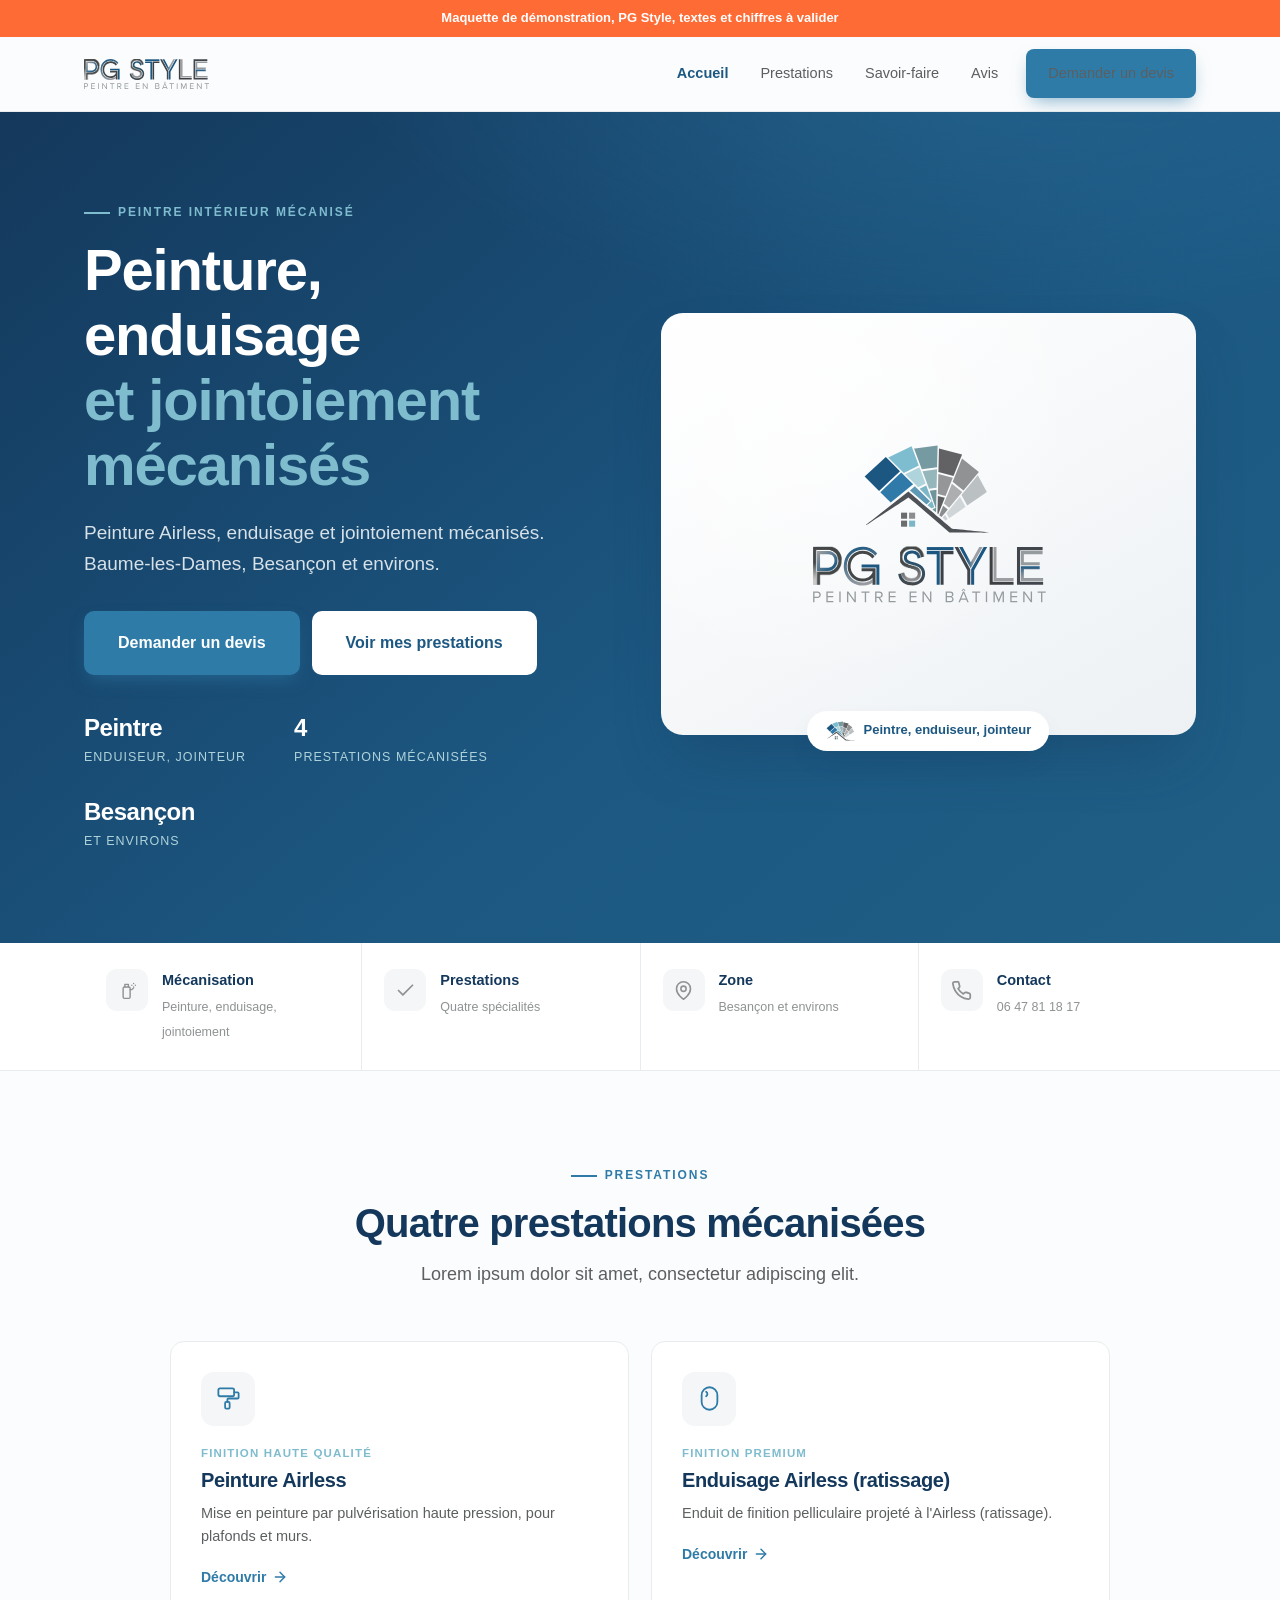
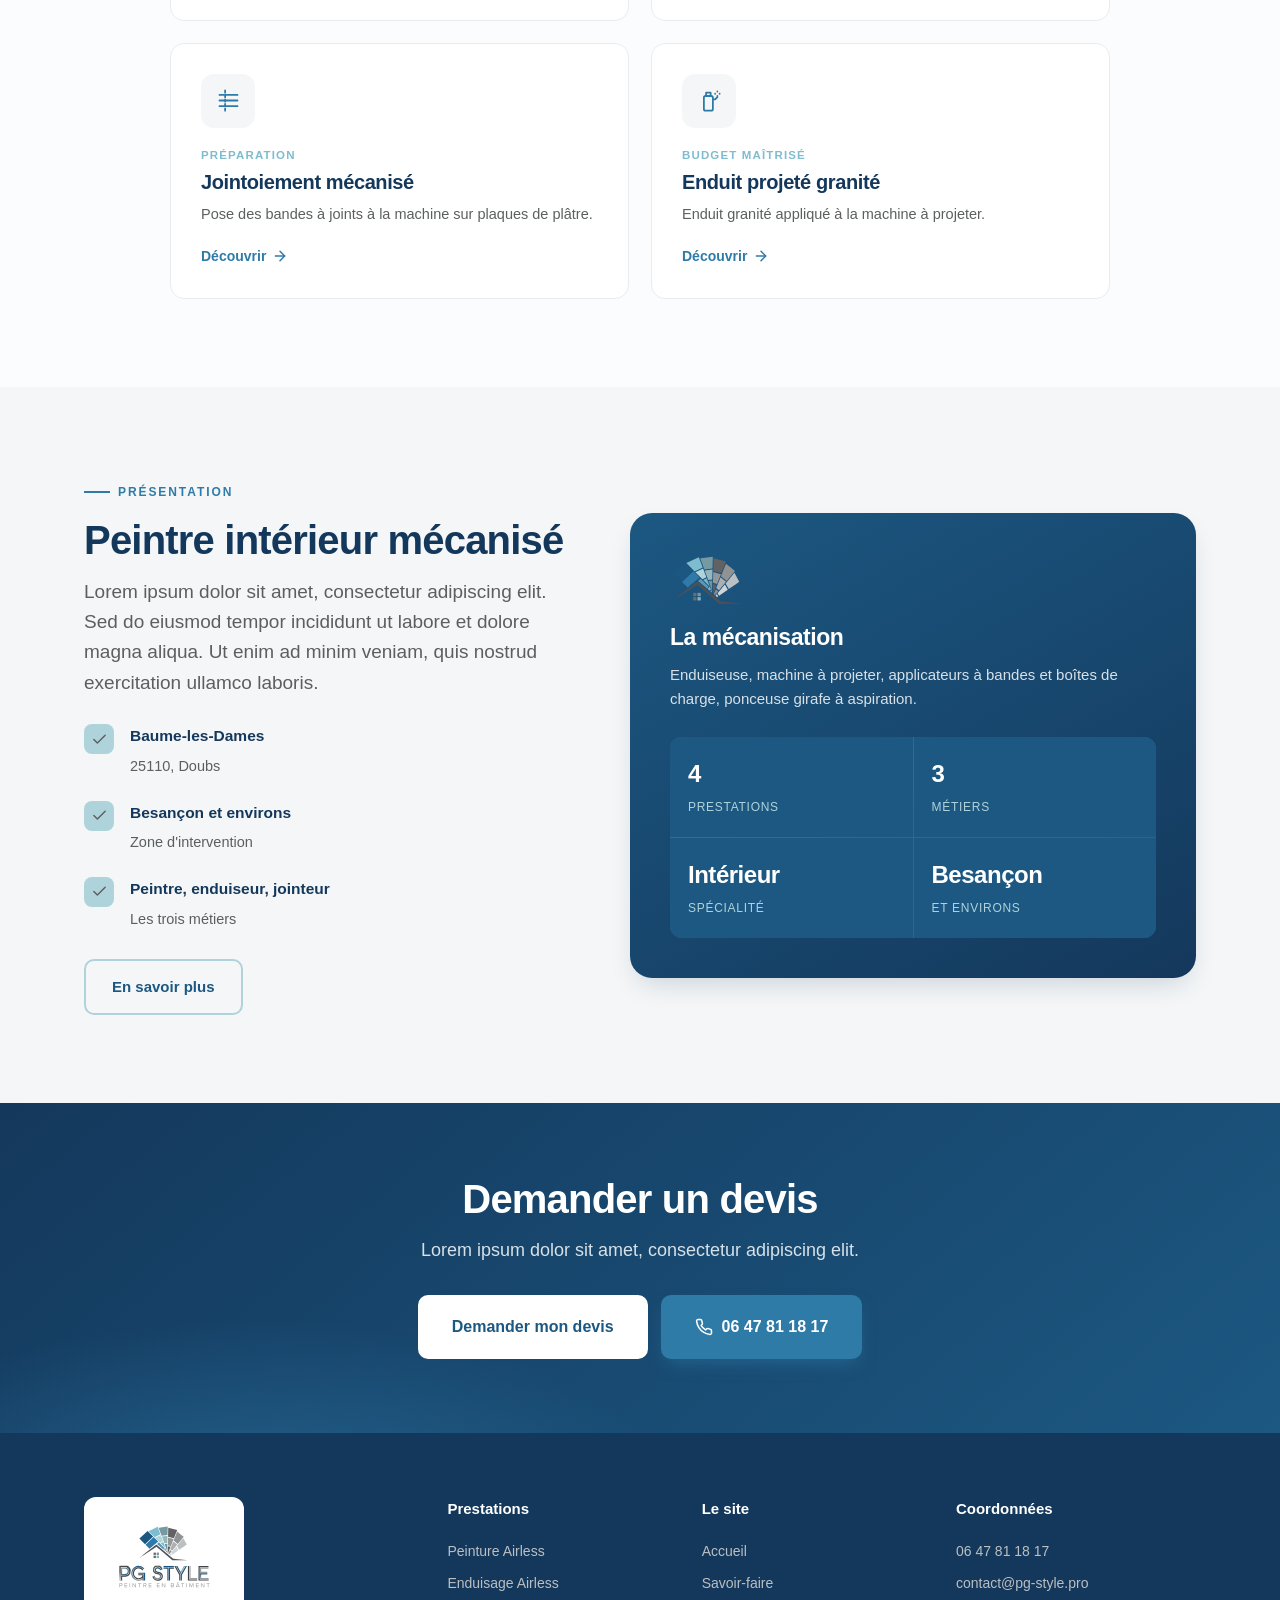
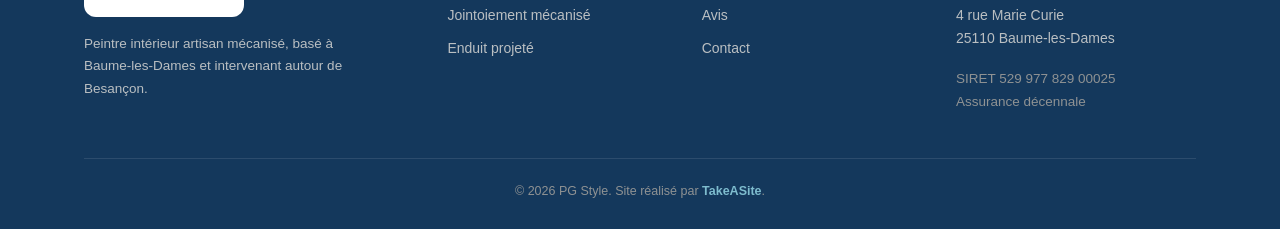
==== commit d94ea4be: "Add files via upload" ====
--- a/index.html
+++ b/index.html
@@ -1 +1,191 @@
-<!DOCTYPE html><html lang="fr"><head><meta charset="UTF-8"><meta name="viewport" content="width=device-width, initial-scale=1"><title>PG Style, peintre intérieur mécanisé à Besançon</title><meta name="description" content="Peinture Airless, enduisage et jointoiement mécanisés à Besançon et environs. Devis gratuit sous 48 h."><link rel="preconnect" href="#"><link rel="stylesheet" href="assets/css/style.css"></head><body><div class="demobar">Maquette de démonstration, PG Style, textes et chiffres à valider</div><header class="header"><div class="header__in"><a class="brand" href="index.html"><img src="assets/img/logo-pgstyle-nav.svg" alt="PG Style, peintre en bâtiment"></a><nav class="nav" id="nav"><a href="index.html" class="is-active">Accueil</a><a href="prestations.html">Prestations</a><a href="savoir-faire.html">Savoir-faire</a><a href="avis.html">Avis</a><a class="btn btn--primary" href="contact.html">Demander un devis</a></nav><button class="nav__burger" aria-label="Ouvrir le menu">☰</button></div></header><main><section class="hero"><div class="container"><div class="hero__grid"><div><span class="eyebrow">PG Style, peintre artisan mécanisé</span><h1>Vos intérieurs<em>prennent vie</em></h1><p class="hero__sub">Peinture Airless, enduisage et jointoiement mécanisés. Des finitions nettes et régulières, au service des particuliers et des bailleurs autour de <b>Besançon</b>.</p><div class="hero__ctas"><a class="btn btn--primary btn--lg" href="contact.html">Demander un devis gratuit</a><a class="btn btn--white btn--lg" href="prestations.html">Voir mes prestations</a></div><div class="hero__meta"><div><b>16 ans</b><span>de métier</span></div><div><b>4</b><span>spécialités mécanisées</span></div><div><b>48 h</b><span>pour votre devis</span></div></div></div><div class="hero__card"><img src="assets/img/logo-pgstyle.svg" alt="Logo PG Style, peintre en bâtiment"><span class="hero__badge"><img class="emblem" src="assets/img/emblem-pgstyle.svg" alt=""> Peintre, enduiseur, jointeur</span></div></div></div></section><section class="proofbar"><div class="container"><div class="proofbar__grid"><div class="proofbar__it"><span class="proofbar__ic"><svg viewBox="0 0 24 24" fill="none" stroke="currentColor" stroke-width="2" stroke-linecap="round" stroke-linejoin="round"><polyline points="20 6 9 17 4 12"/></svg></span><div><b>Devis gratuit</b><span>Sans engagement, sous 48 h</span></div></div><div class="proofbar__it"><span class="proofbar__ic"><svg viewBox="0 0 24 24" fill="none" stroke="currentColor" stroke-width="1.6" stroke-linecap="round" stroke-linejoin="round"><rect x="7" y="8" width="8" height="13" rx="1.5"/><path d="M15 11h2l2-2"/><path d="M19 4v0M21 6v0M19 8v0M17 6v0"/><path d="M9 8V5h4v3"/></svg></span><div><b>Mécanisation</b><span>Machines pro, finitions régulières</span></div></div><div class="proofbar__it"><span class="proofbar__ic"><svg viewBox="0 0 24 24" fill="none" stroke="currentColor" stroke-width="2" stroke-linecap="round" stroke-linejoin="round"><polyline points="20 6 9 17 4 12"/></svg></span><div><b>Travail garanti</b><span>Assurance décennale</span></div></div><div class="proofbar__it"><span class="proofbar__ic"><svg viewBox="0 0 24 24" fill="none" stroke="currentColor" stroke-width="2" stroke-linecap="round" stroke-linejoin="round"><path d="M22 16.92v3a2 2 0 0 1-2.18 2 19.79 19.79 0 0 1-8.63-3.07 19.5 19.5 0 0 1-6-6 19.79 19.79 0 0 1-3.07-8.67A2 2 0 0 1 4.11 2h3a2 2 0 0 1 2 1.72 12.84 12.84 0 0 0 .7 2.81 2 2 0 0 1-.45 2.11L8.09 9.91a16 16 0 0 0 6 6l1.27-1.27a2 2 0 0 1 2.11-.45 12.84 12.84 0 0 0 2.81.7A2 2 0 0 1 22 16.92z"/></svg></span><div><b>Artisan joignable</b><span>Un seul interlocuteur</span></div></div></div></div></section><section class="section"><div class="container"><div class="sec-head"><span class="eyebrow" style="justify-content:center">Mes spécialités</span><h2>Quatre prestations, une signature</h2><p>J'ai investi dans des machines professionnelles pour des chantiers plus rapides et des finitions plus régulières.</p></div><div class="cards"><a class="pcard" href="prestations/peinture-airless.html"><div class="pcard__ic"><svg viewBox="0 0 24 24" fill="none" stroke="currentColor" stroke-width="1.6" stroke-linecap="round" stroke-linejoin="round"><rect x="3" y="3" width="14" height="7" rx="1.5"/><path d="M17 6.5h3a1 1 0 0 1 1 1V11a1 1 0 0 1-1 1h-8a1 1 0 0 0-1 1v2"/><rect x="9" y="15" width="4" height="6" rx="1"/></svg></div><span class="pcard__tag">Finition haute qualité</span><h3>Peinture Airless</h3><p>Pulvérisation haute pression pour plafonds et murs. Une finition tendue, sans trace de rouleau ni reprise.</p><span class="pcard__link">Découvrir <svg viewBox="0 0 24 24" fill="none" stroke="currentColor" stroke-width="2.2" stroke-linecap="round" stroke-linejoin="round"><line x1="5" y1="12" x2="19" y2="12"/><polyline points="12 5 19 12 12 19"/></svg></span></a><a class="pcard" href="prestations/enduisage-airless.html"><div class="pcard__ic"><svg viewBox="0 0 24 24" fill="none" stroke="currentColor" stroke-width="1.6" stroke-linecap="round" stroke-linejoin="round"><rect x="5" y="2" width="14" height="20" rx="7"/><path d="M9 6c1.5 1 1.5 3 0 4"/></svg></div><span class="pcard__tag">Finition premium</span><h3>Enduisage Airless (ratissage)</h3><p>Une fine pellicule d'enduit projetée pour un support parfaitement lisse, prêt à recevoir les plus belles peintures.</p><span class="pcard__link">Découvrir <svg viewBox="0 0 24 24" fill="none" stroke="currentColor" stroke-width="2.2" stroke-linecap="round" stroke-linejoin="round"><line x1="5" y1="12" x2="19" y2="12"/><polyline points="12 5 19 12 12 19"/></svg></span></a><a class="pcard" href="prestations/jointoiement-mecanise.html"><div class="pcard__ic"><svg viewBox="0 0 24 24" fill="none" stroke="currentColor" stroke-width="1.6" stroke-linecap="round" stroke-linejoin="round"><path d="M4 7h16M4 12h16M4 17h16"/><path d="M9 3v18" stroke-dasharray="2 2"/></svg></div><span class="pcard__tag">Préparation</span><h3>Jointoiement mécanisé</h3><p>Bandes à joints posées à la machine sur plaques de plâtre. Dosage régulier, planéité, ponçage réduit.</p><span class="pcard__link">Découvrir <svg viewBox="0 0 24 24" fill="none" stroke="currentColor" stroke-width="2.2" stroke-linecap="round" stroke-linejoin="round"><line x1="5" y1="12" x2="19" y2="12"/><polyline points="12 5 19 12 12 19"/></svg></span></a><a class="pcard" href="prestations/enduit-projete.html"><div class="pcard__ic"><svg viewBox="0 0 24 24" fill="none" stroke="currentColor" stroke-width="1.6" stroke-linecap="round" stroke-linejoin="round"><rect x="7" y="8" width="8" height="13" rx="1.5"/><path d="M15 11h2l2-2"/><path d="M19 4v0M21 6v0M19 8v0M17 6v0"/><path d="M9 8V5h4v3"/></svg></div><span class="pcard__tag">Budget maîtrisé</span><h3>Enduit projeté granité</h3><p>Le projeté, une finition rapide et économique, idéale pour le locatif et les grandes surfaces.</p><span class="pcard__link">Découvrir <svg viewBox="0 0 24 24" fill="none" stroke="currentColor" stroke-width="2.2" stroke-linecap="round" stroke-linejoin="round"><line x1="5" y1="12" x2="19" y2="12"/><polyline points="12 5 19 12 12 19"/></svg></span></a></div></div></section><section class="section section--alt"><div class="container"><div class="about"><div><span class="eyebrow">Mon approche</span><h2>Un artisan, pas un commercial</h2><p class="lead" style="margin-top:14px">Je travaille seul sur vos chantiers, du premier rendez-vous à la dernière passe. Vous avez un seul interlocuteur, et je vous dis franchement ce qui est utile pour votre projet.</p><ul class="feat"><li><span class="feat__ic"><svg viewBox="0 0 24 24" fill="none" stroke="currentColor" stroke-width="2" stroke-linecap="round" stroke-linejoin="round"><polyline points="20 6 9 17 4 12"/></svg></span><div><b>Conseils francs</b><span>Je vous dis si l'Airless est pertinent pour votre pièce, ou si une autre méthode suffit.</span></div></li><li><span class="feat__ic"><svg viewBox="0 0 24 24" fill="none" stroke="currentColor" stroke-width="2" stroke-linecap="round" stroke-linejoin="round"><polyline points="20 6 9 17 4 12"/></svg></span><div><b>Préparation soignée</b><span>Le rendu final tient surtout au travail de préparation et de masquage.</span></div></li><li><span class="feat__ic"><svg viewBox="0 0 24 24" fill="none" stroke="currentColor" stroke-width="2" stroke-linecap="round" stroke-linejoin="round"><polyline points="20 6 9 17 4 12"/></svg></span><div><b>Devis détaillés</b><span>Chaque prestation est détaillée, sans mauvaise surprise.</span></div></li></ul><div style="margin-top:28px"><a class="btn btn--ghost" href="savoir-faire.html">En savoir plus sur mon métier</a></div></div><div class="about__visual"><img class="emblem" src="assets/img/emblem-pgstyle.svg" alt=""><h3>La mécanisation, ma façon de travailler</h3><p>Enduiseuse, machine à projeter, applicateurs à bandes : des outils qui apportent régularité et rapidité, là où la main seule atteint vite ses limites.</p><div class="about__stats"><div><b>16 ans</b><span>d'expérience</span></div><div><b>100%</b><span>devis gratuits</span></div><div><b>Intérieur</b><span>ma spécialité</span></div><div><b>Besançon</b><span>et environs</span></div></div></div></div></div></section><section class="ctaband"><div class="container"><h2>Un projet en tête&nbsp;?</h2><p>Décrivez-moi votre pièce et vos envies. Je vous réponds sous 48 heures avec un devis clair et gratuit.</p><div class="ctaband__btns"><a class="btn btn--white btn--lg" href="contact.html">Demander mon devis</a><a class="btn btn--primary btn--lg" href="tel:0647811817"><svg viewBox="0 0 24 24" fill="none" stroke="currentColor" stroke-width="2" stroke-linecap="round" stroke-linejoin="round"><path d="M22 16.92v3a2 2 0 0 1-2.18 2 19.79 19.79 0 0 1-8.63-3.07 19.5 19.5 0 0 1-6-6 19.79 19.79 0 0 1-3.07-8.67A2 2 0 0 1 4.11 2h3a2 2 0 0 1 2 1.72 12.84 12.84 0 0 0 .7 2.81 2 2 0 0 1-.45 2.11L8.09 9.91a16 16 0 0 0 6 6l1.27-1.27a2 2 0 0 1 2.11-.45 12.84 12.84 0 0 0 2.81.7A2 2 0 0 1 22 16.92z"/></svg> 06 47 81 18 17</a></div></div></section></main><footer class="footer"><div class="container"><div class="footer__grid"><div><div class="footer__logo"><img src="assets/img/logo-pgstyle.svg" alt="PG Style"></div><p>Peintre intérieur artisan mécanisé, basé à Baume-les-Dames et intervenant autour de Besançon.</p></div><div><h4>Prestations</h4><a href="prestations/peinture-airless.html">Peinture Airless</a><a href="prestations/enduisage-airless.html">Enduisage Airless</a><a href="prestations/jointoiement-mecanise.html">Jointoiement mécanisé</a><a href="prestations/enduit-projete.html">Enduit projeté</a></div><div><h4>Le site</h4><a href="index.html">Accueil</a><a href="savoir-faire.html">Savoir-faire</a><a href="avis.html">Avis</a><a href="contact.html">Contact</a></div><div><h4>Coordonnées</h4><a href="tel:0647811817">06 47 81 18 17</a><a href="mailto:contact@pg-style.pro">contact@pg-style.pro</a><a href="#">4 rue Marie Curie<br>25110 Baume-les-Dames</a><p class="footer__small">SIRET 529 977 829 00025<br>Assurance décennale</p></div></div><div class="footer__bottom">© <span data-year>2026</span> PG Style. Site réalisé par <b>TakeASite</b>.</div></div></footer><script src="assets/js/main.js"></script></body></html>+<!DOCTYPE html>
+<html lang="fr">
+
+<head>
+  <meta charset="UTF-8">
+  <meta name="viewport" content="width=device-width, initial-scale=1">
+  <title>PG Style, peintre intérieur mécanisé à Besançon</title>
+  <meta name="description" content="Peinture Airless, enduisage et jointoiement mécanisés. Baume-les-Dames, Besançon et environs.">
+  <link rel="stylesheet" href="assets/css/style.css">
+</head>
+
+<body>
+  <div class="demobar">Maquette de démonstration, PG Style, textes et chiffres à valider</div>
+  <header class="header">
+    <div class="header__in"><a class="brand" href="index.html"><img src="assets/img/logo-pgstyle-nav.svg" alt="PG Style, peintre en bâtiment"></a>
+      <nav class="nav" id="nav"><a href="index.html" class="is-active">Accueil</a><a href="prestations.html">Prestations</a><a href="savoir-faire.html">Savoir-faire</a><a href="avis.html">Avis</a><a class="btn btn--primary" href="contact.html">Demander un devis</a></nav><button class="nav__burger" aria-label="Ouvrir le menu">☰</button>
+    </div>
+  </header>
+  <main>
+    <section class="hero">
+      <div class="container">
+        <div class="hero__grid">
+          <div><span class="eyebrow">Peintre intérieur mécanisé</span>
+            <h1>Peinture, enduisage<em>et jointoiement mécanisés</em></h1>
+            <p class="hero__sub">Peinture Airless, enduisage et jointoiement mécanisés. Baume-les-Dames, Besançon et environs.</p>
+            <div class="hero__ctas"><a class="btn btn--primary btn--lg" href="contact.html">Demander un devis</a><a class="btn btn--white btn--lg" href="prestations.html">Voir mes prestations</a></div>
+            <div class="hero__meta">
+              <div><b>Peintre</b><span>enduiseur, jointeur</span></div>
+              <div><b>4</b><span>prestations mécanisées</span></div>
+              <div><b>Besançon</b><span>et environs</span></div>
+            </div>
+          </div>
+          <div class="hero__card"><img src="assets/img/logo-pgstyle.svg" alt="Logo PG Style, peintre en bâtiment"><span class="hero__badge"><img class="emblem" src="assets/img/emblem-pgstyle.svg" alt=""> Peintre, enduiseur, jointeur</span></div>
+        </div>
+      </div>
+    </section>
+    <section class="proofbar">
+      <div class="container">
+        <div class="proofbar__grid">
+          <div class="proofbar__it"><span class="proofbar__ic"><svg viewBox="0 0 24 24" fill="none" stroke="currentColor" stroke-width="1.6" stroke-linecap="round" stroke-linejoin="round">
+                <rect x="7" y="8" width="8" height="13" rx="1.5" />
+                <path d="M15 11h2l2-2" />
+                <path d="M19 4v0M21 6v0M19 8v0M17 6v0" />
+                <path d="M9 8V5h4v3" />
+              </svg></span>
+            <div><b>Mécanisation</b><span>Peinture, enduisage, jointoiement</span></div>
+          </div>
+          <div class="proofbar__it"><span class="proofbar__ic"><svg viewBox="0 0 24 24" fill="none" stroke="currentColor" stroke-width="2" stroke-linecap="round" stroke-linejoin="round">
+                <polyline points="20 6 9 17 4 12" />
+              </svg></span>
+            <div><b>Prestations</b><span>Quatre spécialités</span></div>
+          </div>
+          <div class="proofbar__it"><span class="proofbar__ic"><svg viewBox="0 0 24 24" fill="none" stroke="currentColor" stroke-width="1.8" stroke-linecap="round" stroke-linejoin="round">
+                <path d="M20 10c0 7-8 12-8 12s-8-5-8-12a8 8 0 0 1 16 0Z" />
+                <circle cx="12" cy="10" r="3" />
+              </svg></span>
+            <div><b>Zone</b><span>Besançon et environs</span></div>
+          </div>
+          <div class="proofbar__it"><span class="proofbar__ic"><svg viewBox="0 0 24 24" fill="none" stroke="currentColor" stroke-width="2" stroke-linecap="round" stroke-linejoin="round">
+                <path d="M22 16.92v3a2 2 0 0 1-2.18 2 19.79 19.79 0 0 1-8.63-3.07 19.5 19.5 0 0 1-6-6 19.79 19.79 0 0 1-3.07-8.67A2 2 0 0 1 4.11 2h3a2 2 0 0 1 2 1.72 12.84 12.84 0 0 0 .7 2.81 2 2 0 0 1-.45 2.11L8.09 9.91a16 16 0 0 0 6 6l1.27-1.27a2 2 0 0 1 2.11-.45 12.84 12.84 0 0 0 2.81.7A2 2 0 0 1 22 16.92z" />
+              </svg></span>
+            <div><b>Contact</b><span>06 47 81 18 17</span></div>
+          </div>
+        </div>
+      </div>
+    </section>
+    <section class="section">
+      <div class="container">
+        <div class="sec-head"><span class="eyebrow" style="justify-content:center">Prestations</span>
+          <h2>Quatre prestations mécanisées</h2>
+          <p>Lorem ipsum dolor sit amet, consectetur adipiscing elit.</p>
+        </div>
+        <div class="cards"><a class="pcard" href="prestations/peinture-airless.html">
+            <div class="pcard__ic"><svg viewBox="0 0 24 24" fill="none" stroke="currentColor" stroke-width="1.6" stroke-linecap="round" stroke-linejoin="round">
+                <rect x="3" y="3" width="14" height="7" rx="1.5" />
+                <path d="M17 6.5h3a1 1 0 0 1 1 1V11a1 1 0 0 1-1 1h-8a1 1 0 0 0-1 1v2" />
+                <rect x="9" y="15" width="4" height="6" rx="1" />
+              </svg></div><span class="pcard__tag">Finition haute qualité</span>
+            <h3>Peinture Airless</h3>
+            <p>Mise en peinture par pulvérisation haute pression, pour plafonds et murs.</p><span class="pcard__link">Découvrir <svg viewBox="0 0 24 24" fill="none" stroke="currentColor" stroke-width="2.2" stroke-linecap="round" stroke-linejoin="round">
+                <line x1="5" y1="12" x2="19" y2="12" />
+                <polyline points="12 5 19 12 12 19" />
+              </svg></span>
+          </a><a class="pcard" href="prestations/enduisage-airless.html">
+            <div class="pcard__ic"><svg viewBox="0 0 24 24" fill="none" stroke="currentColor" stroke-width="1.6" stroke-linecap="round" stroke-linejoin="round">
+                <rect x="5" y="2" width="14" height="20" rx="7" />
+                <path d="M9 6c1.5 1 1.5 3 0 4" />
+              </svg></div><span class="pcard__tag">Finition premium</span>
+            <h3>Enduisage Airless (ratissage)</h3>
+            <p>Enduit de finition pelliculaire projeté à l'Airless (ratissage).</p><span class="pcard__link">Découvrir <svg viewBox="0 0 24 24" fill="none" stroke="currentColor" stroke-width="2.2" stroke-linecap="round" stroke-linejoin="round">
+                <line x1="5" y1="12" x2="19" y2="12" />
+                <polyline points="12 5 19 12 12 19" />
+              </svg></span>
+          </a><a class="pcard" href="prestations/jointoiement-mecanise.html">
+            <div class="pcard__ic"><svg viewBox="0 0 24 24" fill="none" stroke="currentColor" stroke-width="1.6" stroke-linecap="round" stroke-linejoin="round">
+                <path d="M4 7h16M4 12h16M4 17h16" />
+                <path d="M9 3v18" stroke-dasharray="2 2" />
+              </svg></div><span class="pcard__tag">Préparation</span>
+            <h3>Jointoiement mécanisé</h3>
+            <p>Pose des bandes à joints à la machine sur plaques de plâtre.</p><span class="pcard__link">Découvrir <svg viewBox="0 0 24 24" fill="none" stroke="currentColor" stroke-width="2.2" stroke-linecap="round" stroke-linejoin="round">
+                <line x1="5" y1="12" x2="19" y2="12" />
+                <polyline points="12 5 19 12 12 19" />
+              </svg></span>
+          </a><a class="pcard" href="prestations/enduit-projete.html">
+            <div class="pcard__ic"><svg viewBox="0 0 24 24" fill="none" stroke="currentColor" stroke-width="1.6" stroke-linecap="round" stroke-linejoin="round">
+                <rect x="7" y="8" width="8" height="13" rx="1.5" />
+                <path d="M15 11h2l2-2" />
+                <path d="M19 4v0M21 6v0M19 8v0M17 6v0" />
+                <path d="M9 8V5h4v3" />
+              </svg></div><span class="pcard__tag">Budget maîtrisé</span>
+            <h3>Enduit projeté granité</h3>
+            <p>Enduit granité appliqué à la machine à projeter.</p><span class="pcard__link">Découvrir <svg viewBox="0 0 24 24" fill="none" stroke="currentColor" stroke-width="2.2" stroke-linecap="round" stroke-linejoin="round">
+                <line x1="5" y1="12" x2="19" y2="12" />
+                <polyline points="12 5 19 12 12 19" />
+              </svg></span>
+          </a></div>
+      </div>
+    </section>
+    <section class="section section--alt">
+      <div class="container">
+        <div class="about">
+          <div><span class="eyebrow">Présentation</span>
+            <h2>Peintre intérieur mécanisé</h2>
+            <p class="lead" style="margin-top:14px">Lorem ipsum dolor sit amet, consectetur adipiscing elit. Sed do eiusmod tempor incididunt ut labore et dolore magna aliqua. Ut enim ad minim veniam, quis nostrud exercitation ullamco laboris.</p>
+            <ul class="feat">
+              <li><span class="feat__ic"><svg viewBox="0 0 24 24" fill="none" stroke="currentColor" stroke-width="2" stroke-linecap="round" stroke-linejoin="round">
+                    <polyline points="20 6 9 17 4 12" />
+                  </svg></span>
+                <div><b>Baume-les-Dames</b><span>25110, Doubs</span></div>
+              </li>
+              <li><span class="feat__ic"><svg viewBox="0 0 24 24" fill="none" stroke="currentColor" stroke-width="2" stroke-linecap="round" stroke-linejoin="round">
+                    <polyline points="20 6 9 17 4 12" />
+                  </svg></span>
+                <div><b>Besançon et environs</b><span>Zone d'intervention</span></div>
+              </li>
+              <li><span class="feat__ic"><svg viewBox="0 0 24 24" fill="none" stroke="currentColor" stroke-width="2" stroke-linecap="round" stroke-linejoin="round">
+                    <polyline points="20 6 9 17 4 12" />
+                  </svg></span>
+                <div><b>Peintre, enduiseur, jointeur</b><span>Les trois métiers</span></div>
+              </li>
+            </ul>
+            <div style="margin-top:28px"><a class="btn btn--ghost" href="savoir-faire.html">En savoir plus</a></div>
+          </div>
+          <div class="about__visual"><img class="emblem" src="assets/img/emblem-pgstyle.svg" alt="">
+            <h3>La mécanisation</h3>
+            <p>Enduiseuse, machine à projeter, applicateurs à bandes et boîtes de charge, ponceuse girafe à aspiration.</p>
+            <div class="about__stats">
+              <div><b>4</b><span>prestations</span></div>
+              <div><b>3</b><span>métiers</span></div>
+              <div><b>Intérieur</b><span>spécialité</span></div>
+              <div><b>Besançon</b><span>et environs</span></div>
+            </div>
+          </div>
+        </div>
+      </div>
+    </section>
+    <section class="ctaband">
+      <div class="container">
+        <h2>Demander un devis</h2>
+        <p>Lorem ipsum dolor sit amet, consectetur adipiscing elit.</p>
+        <div class="ctaband__btns"><a class="btn btn--white btn--lg" href="contact.html">Demander mon devis</a><a class="btn btn--primary btn--lg" href="tel:0647811817"><svg viewBox="0 0 24 24" fill="none" stroke="currentColor" stroke-width="2" stroke-linecap="round" stroke-linejoin="round">
+              <path d="M22 16.92v3a2 2 0 0 1-2.18 2 19.79 19.79 0 0 1-8.63-3.07 19.5 19.5 0 0 1-6-6 19.79 19.79 0 0 1-3.07-8.67A2 2 0 0 1 4.11 2h3a2 2 0 0 1 2 1.72 12.84 12.84 0 0 0 .7 2.81 2 2 0 0 1-.45 2.11L8.09 9.91a16 16 0 0 0 6 6l1.27-1.27a2 2 0 0 1 2.11-.45 12.84 12.84 0 0 0 2.81.7A2 2 0 0 1 22 16.92z" />
+            </svg> 06 47 81 18 17</a></div>
+      </div>
+    </section>
+  </main>
+  <footer class="footer">
+    <div class="container">
+      <div class="footer__grid">
+        <div>
+          <div class="footer__logo"><img src="assets/img/logo-pgstyle.svg" alt="PG Style"></div>
+          <p>Peintre intérieur artisan mécanisé, basé à Baume-les-Dames et intervenant autour de Besançon.</p>
+        </div>
+        <div>
+          <h4>Prestations</h4><a href="prestations/peinture-airless.html">Peinture Airless</a><a href="prestations/enduisage-airless.html">Enduisage Airless</a><a href="prestations/jointoiement-mecanise.html">Jointoiement mécanisé</a><a href="prestations/enduit-projete.html">Enduit projeté</a>
+        </div>
+        <div>
+          <h4>Le site</h4><a href="index.html">Accueil</a><a href="savoir-faire.html">Savoir-faire</a><a href="avis.html">Avis</a><a href="contact.html">Contact</a>
+        </div>
+        <div>
+          <h4>Coordonnées</h4><a href="tel:0647811817">06 47 81 18 17</a><a href="mailto:contact@pg-style.pro">contact@pg-style.pro</a><a href="#">4 rue Marie Curie<br>25110 Baume-les-Dames</a>
+          <p class="footer__small">SIRET 529 977 829 00025<br>Assurance décennale</p>
+        </div>
+      </div>
+      <div class="footer__bottom">© <span data-year>2026</span> PG Style. Site réalisé par <b>TakeASite</b>.</div>
+    </div>
+  </footer>
+  <script src="assets/js/main.js"></script>
+</body>
+
+</html>
--- a/assets/css/style.css
+++ b/assets/css/style.css
@@ -1,198 +1,1500 @@
-:root{
-  --blue-deep:#14385C;--blue-primary:#1C5882;--blue-bright:#2F7BA8;
-  --blue-soft:#7EBCCE;--blue-pale:#AFD3DA;
-  --gray-900:#222628;--gray-700:#5C5F60;--gray-500:#8F9293;--gray-300:#BABFC2;
-  --gray-200:#D7DBDE;--gray-100:#E9ECEE;--gray-50:#F4F6F7;
-  --paper:#FBFCFD;--white:#fff;--maxw:1160px;
-  --shadow-sm:0 1px 3px rgba(20,56,92,.06),0 1px 2px rgba(20,56,92,.04);
-  --shadow-md:0 12px 28px -10px rgba(20,56,92,.22);
-  --shadow-lg:0 30px 60px -18px rgba(20,56,92,.40);
-  --radius:14px;--radius-lg:22px;--ease:cubic-bezier(.22,.61,.36,1);
-}
-*{box-sizing:border-box;margin:0;padding:0}
-html{scroll-behavior:smooth}
-body{font-family:"Segoe UI",-apple-system,BlinkMacSystemFont,Roboto,Helvetica,Arial,sans-serif;color:var(--gray-900);background:var(--paper);line-height:1.6;-webkit-font-smoothing:antialiased}
-img{max-width:100%;display:block}
-a{color:inherit;text-decoration:none}
-.container{max-width:var(--maxw);margin:0 auto;padding:0 24px}
-.container--narrow{max-width:780px}
-h1,h2,h3{line-height:1.12;letter-spacing:-.02em;font-weight:800;color:var(--blue-deep)}
-h1{font-size:clamp(34px,5vw,58px)}
-h2{font-size:clamp(27px,3.4vw,40px)}
-h3{font-size:20px;font-weight:700}
-.eyebrow{display:inline-flex;align-items:center;gap:8px;font-size:12px;font-weight:700;text-transform:uppercase;letter-spacing:.16em;color:var(--blue-bright);margin-bottom:16px}
-.eyebrow::before{content:"";width:26px;height:2px;background:var(--blue-bright);display:inline-block}
-.lead{font-size:19px;color:var(--gray-700)}
-.btn{display:inline-flex;align-items:center;gap:9px;padding:14px 26px;border-radius:10px;font-weight:600;font-size:15px;border:2px solid transparent;cursor:pointer;transition:transform .15s var(--ease),box-shadow .2s,background .2s}
-.btn svg{width:18px;height:18px}
-.btn--primary{background:var(--blue-bright);color:#fff;box-shadow:0 8px 18px -6px rgba(47,123,168,.6)}
-.btn--primary:hover{transform:translateY(-2px);box-shadow:0 14px 26px -8px rgba(47,123,168,.7)}
-.btn--ghost{background:transparent;color:var(--blue-primary);border-color:var(--blue-pale)}
-.btn--ghost:hover{background:var(--gray-50);border-color:var(--blue-soft)}
-.btn--white{background:#fff;color:var(--blue-primary)}
-.btn--white:hover{transform:translateY(-2px)}
-.btn--lg{padding:17px 32px;font-size:16px}
-.header{position:sticky;top:0;z-index:50;background:rgba(251,252,253,.88);backdrop-filter:saturate(160%) blur(12px);border-bottom:1px solid var(--gray-100)}
-.header__in{display:flex;align-items:center;justify-content:space-between;height:74px;max-width:var(--maxw);margin:0 auto;padding:0 24px}
-.brand{cursor:pointer;line-height:0}
-.brand img{height:30px;width:auto}
-.nav{display:flex;align-items:center;gap:4px}
-.nav a{padding:10px 14px;border-radius:8px;font-size:14.5px;font-weight:500;color:var(--gray-700);transition:color .15s,background .15s;cursor:pointer}
-.nav a:hover{color:var(--blue-primary);background:var(--gray-50)}
-.nav a.is-active{color:var(--blue-primary);font-weight:700}
-.nav .btn{margin-left:10px;padding:11px 20px}
-.nav__burger{display:none;font-size:20px}
-.hero{position:relative;overflow:hidden;background:radial-gradient(1100px 500px at 78% -10%,rgba(47,123,168,.45),transparent 60%),linear-gradient(140deg,var(--blue-deep) 0%,var(--blue-primary) 60%,#205f86 100%);color:#fff;padding:84px 0 92px}
-.hero__grid{display:flex;gap:56px;align-items:center;position:relative}.hero__grid>div:first-child{flex:1.08}.hero__card{flex:.92}
-.hero .eyebrow{color:var(--blue-soft)}
-.hero .eyebrow::before{background:var(--blue-soft)}
-.hero h1{color:#fff;margin-bottom:20px}
-.hero h1 em{font-style:normal;color:var(--blue-soft);display:block}
-.hero__sub{font-size:19px;color:#D7E1E8;max-width:520px;margin-bottom:32px}
-.hero__sub b{color:#fff;font-weight:700}
-.hero__ctas{display:flex;gap:12px;flex-wrap:wrap}
-.hero__meta{display:flex;gap:26px;margin-top:34px;flex-wrap:wrap}
-.hero__meta div{display:flex;flex-direction:column;margin-right:22px}
-.hero__meta b{font-size:24px;font-weight:800;color:#fff;letter-spacing:-.02em}
-.hero__meta span{font-size:12.5px;color:var(--blue-pale);text-transform:uppercase;letter-spacing:.08em}
-.hero__card{position:relative;background:linear-gradient(150deg,#fff,#EDF1F4);border-radius:var(--radius-lg);padding:46px;box-shadow:var(--shadow-lg);display:flex;align-items:center;justify-content:center;min-height:330px}
-.hero__card::after{content:"";position:absolute;inset:0;border-radius:inherit;background:radial-gradient(circle at 28% 22%,rgba(255,255,255,.7),transparent 55%);pointer-events:none}
-.hero__card img{width:100%;max-width:330px;position:relative;z-index:1}
-.hero__badge{position:absolute;bottom:-16px;left:50%;transform:translateX(-50%);background:#fff;color:var(--blue-primary);font-weight:700;font-size:13px;padding:9px 18px;border-radius:30px;box-shadow:var(--shadow-md);white-space:nowrap;display:flex;align-items:center;gap:8px;z-index:2}
-.emblem{display:block}
-.hero__badge .emblem{height:22px;width:auto}
-.proofbar{background:var(--white);border-bottom:1px solid var(--gray-100)}
-.proofbar__grid{display:flex}.proofbar__it{flex:1}
-.proofbar__it{display:flex;gap:14px;align-items:flex-start;padding:26px 22px;border-right:1px solid var(--gray-100)}
-.proofbar__it:last-child{border-right:none}
-.proofbar__ic{flex:none;width:42px;height:42px;border-radius:11px;background:var(--gray-50);color:var(--blue-bright);display:flex;align-items:center;justify-content:center}
-.proofbar__ic svg{width:21px;height:21px}
-.proofbar__it b{display:block;font-size:14.5px;color:var(--blue-deep);font-weight:700}
-.proofbar__it span{font-size:12.5px;color:var(--gray-500);line-height:1.4}
-.section{padding:88px 0}
-.section--alt{background:var(--gray-50)}
-.sec-head{max-width:680px;margin:0 auto 52px;text-align:center}
-.sec-head p{margin-top:14px;color:var(--gray-700);font-size:18px}
-.cards{display:flex;flex-wrap:wrap;gap:22px;max-width:940px;margin:0 auto}.pcard{width:calc(50% - 11px)}
-.pcard{position:relative;background:#fff;border:1px solid var(--gray-100);border-radius:var(--radius);padding:30px;cursor:pointer;transition:transform .18s var(--ease),box-shadow .2s,border-color .2s;overflow:hidden}
-.pcard::before{content:"";position:absolute;left:0;top:0;bottom:0;width:4px;background:linear-gradient(var(--blue-primary),var(--blue-bright));transform:scaleY(0);transform-origin:top;transition:transform .25s var(--ease)}
-.pcard:hover{transform:translateY(-4px);box-shadow:var(--shadow-md);border-color:var(--blue-pale)}
-.pcard:hover::before{transform:scaleY(1)}
-.pcard__ic{width:54px;height:54px;border-radius:13px;background:var(--gray-50);color:var(--blue-bright);display:flex;align-items:center;justify-content:center;margin-bottom:18px}
-.pcard__ic svg{width:27px;height:27px}
-.pcard__tag{font-size:11.5px;font-weight:700;text-transform:uppercase;letter-spacing:.1em;color:var(--blue-soft);margin-bottom:7px;display:block}
-.pcard h3{margin-bottom:10px}
-.pcard p{color:var(--gray-700);font-size:14.5px;margin-bottom:16px}
-.pcard__link{font-weight:700;color:var(--blue-bright);font-size:14px;display:inline-flex;align-items:center;gap:6px}
-.pcard__link svg{width:16px;height:16px;transition:transform .2s}
-.pcard:hover .pcard__link svg{transform:translateX(4px)}
-.about{display:flex;gap:60px;align-items:center}.about>div{flex:1;min-width:0}
-.feat{display:flex;flex-direction:column;gap:18px;margin-top:26px}
-.feat li{display:flex;gap:14px;list-style:none}
-.feat__ic{flex:none;width:30px;height:30px;border-radius:8px;background:var(--blue-pale);color:var(--blue-deep);display:flex;align-items:center;justify-content:center}
-.feat__ic svg{width:17px;height:17px}
-.feat b{display:block;color:var(--blue-deep);font-size:15.5px}
-.feat span{color:var(--gray-700);font-size:14.5px}
-.about__visual{position:relative;background:linear-gradient(150deg,var(--blue-primary),var(--blue-deep));border-radius:var(--radius-lg);padding:40px;color:#fff;box-shadow:var(--shadow-md)}
-.about__visual .emblem{height:54px;width:auto;margin-bottom:18px}
-.about__visual h3{color:#fff;font-size:23px;margin-bottom:12px}
-.about__visual p{color:#D7E1E8;font-size:15px}
-.about__stats{display:flex;flex-wrap:wrap;margin-top:26px;background:rgba(255,255,255,.16);border-radius:12px;overflow:hidden;gap:1px}.about__stats div{width:calc(50% - .5px)}
-.about__stats div{background:var(--blue-primary);padding:18px}
-.about__stats b{font-size:24px;font-weight:800;display:block;letter-spacing:-.02em}
-.about__stats span{font-size:12px;color:var(--blue-pale);text-transform:uppercase;letter-spacing:.06em}
-.dhero{background:radial-gradient(800px 400px at 85% -20%,rgba(47,123,168,.4),transparent 60%),linear-gradient(140deg,var(--blue-deep),var(--blue-primary));color:#fff;padding:62px 0 72px}
-.back{display:inline-flex;align-items:center;gap:7px;color:var(--blue-pale);font-size:13.5px;font-weight:600;margin-bottom:24px;cursor:pointer}
-.back svg{width:15px;height:15px}
-.back:hover{color:#fff}
-.dhero__tag{font-size:12px;font-weight:700;text-transform:uppercase;letter-spacing:.14em;color:var(--blue-soft);margin-bottom:14px}
-.dhero h1{color:#fff;max-width:800px;margin-bottom:18px;font-size:clamp(30px,4vw,44px);line-height:1.12}
-.dhero p{color:#D7E1E8;font-size:18px;max-width:620px;line-height:1.6}
-.dbody{padding:66px 0}
-.dbody__grid{display:flex;gap:64px;align-items:flex-start}.dbody__grid>.prose{flex:1;min-width:0}.aside{width:320px;flex:none}
-.prose{color:var(--gray-700)}
-.prose>*{max-width:680px}
-.prose>*+*{margin-top:22px}
-.prose p{font-size:16.5px;line-height:1.75;color:var(--gray-700)}
-.prose strong{color:var(--gray-900)}
-.prose h2{font-size:23px;color:var(--blue-primary);margin-top:52px;line-height:1.2}
-.prose>h2:first-child{margin-top:0}
-.prose h2::before{content:"";display:block;width:38px;height:3px;border-radius:2px;background:var(--blue-bright);margin-bottom:16px}
-.prose h3{font-size:19px;color:var(--blue-primary);margin-top:16px}
-.prose .lede{font-size:19px;line-height:1.65;color:var(--blue-deep);font-weight:500;background:linear-gradient(180deg,#F4F8FA,#ECF3F6);border-left:4px solid var(--blue-bright);padding:22px 26px;border-radius:0 14px 14px 0;margin-bottom:6px}
-.checklist{list-style:none;display:flex;flex-direction:column;gap:20px;margin-top:20px}
-.checklist li{display:flex;gap:14px;align-items:flex-start;color:var(--gray-700);font-size:16px;line-height:1.65}
-.checklist .ck{flex:none;width:28px;height:28px;border-radius:8px;background:var(--blue-pale);color:var(--blue-deep);display:flex;align-items:center;justify-content:center;margin-top:1px}
-.checklist .ck svg{width:15px;height:15px}
-.checklist b{display:block;color:var(--blue-primary);font-weight:700;font-size:16px;margin-bottom:3px}
-.steps{display:flex;flex-direction:column;gap:16px;margin-top:20px;counter-reset:s}
-.step{display:flex;gap:18px;align-items:flex-start;background:var(--gray-50);border:1px solid var(--gray-100);border-radius:14px;padding:20px 22px}
-.step__n{counter-increment:s;flex:none;width:38px;height:38px;border-radius:10px;background:linear-gradient(150deg,var(--blue-primary),var(--blue-bright));color:#fff;font-weight:800;display:flex;align-items:center;justify-content:center;font-size:15px}
-.step__n::before{content:counter(s,decimal-leading-zero)}
-.step b{display:block;color:var(--blue-deep);font-size:16px;margin-bottom:4px}
-.step span{color:var(--gray-700);font-size:15px;line-height:1.6}
+:root {
+  --blue-deep: #14385C;
+  --blue-primary: #1C5882;
+  --blue-bright: #2F7BA8;
+  --blue-soft: #7EBCCE;
+  --blue-pale: #AFD3DA;
+  --gray-900: #222628;
+  --gray-700: #5C5F60;
+  --gray-500: #8F9293;
+  --gray-300: #BABFC2;
+  --gray-200: #D7DBDE;
+  --gray-100: #E9ECEE;
+  --gray-50: #F4F6F7;
+  --paper: #FBFCFD;
+  --white: #fff;
+  --maxw: 1160px;
+  --shadow-sm: 0 1px 3px rgba(20, 56, 92, .06), 0 1px 2px rgba(20, 56, 92, .04);
+  --shadow-md: 0 12px 28px -10px rgba(20, 56, 92, .22);
+  --shadow-lg: 0 30px 60px -18px rgba(20, 56, 92, .40);
+  --radius: 14px;
+  --radius-lg: 22px;
+  --ease: cubic-bezier(.22, .61, .36, 1);
+}
+
+* {
+  box-sizing: border-box;
+  margin: 0;
+  padding: 0
+}
+
+html {
+  scroll-behavior: smooth
+}
+
+body {
+  font-family: "Segoe UI", -apple-system, BlinkMacSystemFont, Roboto, Helvetica, Arial, sans-serif;
+  color: var(--gray-900);
+  background: var(--paper);
+  line-height: 1.6;
+  -webkit-font-smoothing: antialiased
+}
+
+img {
+  max-width: 100%;
+  display: block
+}
+
+a {
+  color: inherit;
+  text-decoration: none
+}
+
+.container {
+  max-width: var(--maxw);
+  margin: 0 auto;
+  padding: 0 24px
+}
+
+.container--narrow {
+  max-width: 780px
+}
+
+h1,
+h2,
+h3 {
+  line-height: 1.12;
+  letter-spacing: -.02em;
+  font-weight: 800;
+  color: var(--blue-deep)
+}
+
+h1 {
+  font-size: clamp(34px, 5vw, 58px)
+}
+
+h2 {
+  font-size: clamp(27px, 3.4vw, 40px)
+}
+
+h3 {
+  font-size: 20px;
+  font-weight: 700
+}
+
+.eyebrow {
+  display: inline-flex;
+  align-items: center;
+  gap: 8px;
+  font-size: 12px;
+  font-weight: 700;
+  text-transform: uppercase;
+  letter-spacing: .16em;
+  color: var(--blue-bright);
+  margin-bottom: 16px
+}
+
+.eyebrow::before {
+  content: "";
+  width: 26px;
+  height: 2px;
+  background: var(--blue-bright);
+  display: inline-block
+}
+
+.lead {
+  font-size: 19px;
+  color: var(--gray-700)
+}
+
+.btn {
+  display: inline-flex;
+  align-items: center;
+  gap: 9px;
+  padding: 14px 26px;
+  border-radius: 10px;
+  font-weight: 600;
+  font-size: 15px;
+  border: 2px solid transparent;
+  cursor: pointer;
+  transition: transform .15s var(--ease), box-shadow .2s, background .2s
+}
+
+.btn svg {
+  width: 18px;
+  height: 18px
+}
+
+.btn--primary {
+  background: var(--blue-bright);
+  color: #fff;
+  box-shadow: 0 8px 18px -6px rgba(47, 123, 168, .6)
+}
+
+.btn--primary:hover {
+  transform: translateY(-2px);
+  box-shadow: 0 14px 26px -8px rgba(47, 123, 168, .7)
+}
+
+.btn--ghost {
+  background: transparent;
+  color: var(--blue-primary);
+  border-color: var(--blue-pale)
+}
+
+.btn--ghost:hover {
+  background: var(--gray-50);
+  border-color: var(--blue-soft)
+}
+
+.btn--white {
+  background: #fff;
+  color: var(--blue-primary)
+}
+
+.btn--white:hover {
+  transform: translateY(-2px)
+}
+
+.btn--lg {
+  padding: 17px 32px;
+  font-size: 16px
+}
+
+.header {
+  position: sticky;
+  top: 0;
+  z-index: 50;
+  background: rgba(251, 252, 253, .88);
+  backdrop-filter: saturate(160%) blur(12px);
+  border-bottom: 1px solid var(--gray-100)
+}
+
+.header__in {
+  display: flex;
+  align-items: center;
+  justify-content: space-between;
+  height: 74px;
+  max-width: var(--maxw);
+  margin: 0 auto;
+  padding: 0 24px
+}
+
+.brand {
+  cursor: pointer;
+  line-height: 0
+}
+
+.brand img {
+  height: 30px;
+  width: auto
+}
+
+.nav {
+  display: flex;
+  align-items: center;
+  gap: 4px
+}
+
+.nav a {
+  padding: 10px 14px;
+  border-radius: 8px;
+  font-size: 14.5px;
+  font-weight: 500;
+  color: var(--gray-700);
+  transition: color .15s, background .15s;
+  cursor: pointer
+}
+
+.nav a:hover {
+  color: var(--blue-primary);
+  background: var(--gray-50)
+}
+
+.nav a.is-active {
+  color: var(--blue-primary);
+  font-weight: 700
+}
+
+.nav .btn {
+  margin-left: 10px;
+  padding: 11px 20px
+}
+
+.nav__burger {
+  display: none;
+  font-size: 20px
+}
+
+.hero {
+  position: relative;
+  overflow: hidden;
+  background: radial-gradient(1100px 500px at 78% -10%, rgba(47, 123, 168, .45), transparent 60%), linear-gradient(140deg, var(--blue-deep) 0%, var(--blue-primary) 60%, #205f86 100%);
+  color: #fff;
+  padding: 84px 0 92px
+}
+
+.hero__grid {
+  display: flex;
+  gap: 56px;
+  align-items: center;
+  position: relative
+}
+
+.hero__grid>div:first-child {
+  flex: 1.08
+}
+
+.hero__card {
+  flex: .92
+}
+
+.hero .eyebrow {
+  color: var(--blue-soft)
+}
+
+.hero .eyebrow::before {
+  background: var(--blue-soft)
+}
+
+.hero h1 {
+  color: #fff;
+  margin-bottom: 20px
+}
+
+.hero h1 em {
+  font-style: normal;
+  color: var(--blue-soft);
+  display: block
+}
+
+.hero__sub {
+  font-size: 19px;
+  color: #D7E1E8;
+  max-width: 520px;
+  margin-bottom: 32px
+}
+
+.hero__sub b {
+  color: #fff;
+  font-weight: 700
+}
+
+.hero__ctas {
+  display: flex;
+  gap: 12px;
+  flex-wrap: wrap
+}
+
+.hero__meta {
+  display: flex;
+  gap: 26px;
+  margin-top: 34px;
+  flex-wrap: wrap
+}
+
+.hero__meta div {
+  display: flex;
+  flex-direction: column;
+  margin-right: 22px
+}
+
+.hero__meta b {
+  font-size: 24px;
+  font-weight: 800;
+  color: #fff;
+  letter-spacing: -.02em
+}
+
+.hero__meta span {
+  font-size: 12.5px;
+  color: var(--blue-pale);
+  text-transform: uppercase;
+  letter-spacing: .08em
+}
+
+.hero__card {
+  position: relative;
+  background: linear-gradient(150deg, #fff, #EDF1F4);
+  border-radius: var(--radius-lg);
+  padding: 46px;
+  box-shadow: var(--shadow-lg);
+  display: flex;
+  align-items: center;
+  justify-content: center;
+  min-height: 330px
+}
+
+.hero__card::after {
+  content: "";
+  position: absolute;
+  inset: 0;
+  border-radius: inherit;
+  background: radial-gradient(circle at 28% 22%, rgba(255, 255, 255, .7), transparent 55%);
+  pointer-events: none
+}
+
+.hero__card img {
+  width: 100%;
+  max-width: 330px;
+  position: relative;
+  z-index: 1
+}
+
+.hero__badge {
+  position: absolute;
+  bottom: -16px;
+  left: 50%;
+  transform: translateX(-50%);
+  background: #fff;
+  color: var(--blue-primary);
+  font-weight: 700;
+  font-size: 13px;
+  padding: 9px 18px;
+  border-radius: 30px;
+  box-shadow: var(--shadow-md);
+  white-space: nowrap;
+  display: flex;
+  align-items: center;
+  gap: 8px;
+  z-index: 2
+}
+
+.emblem {
+  display: block
+}
+
+.hero__badge .emblem {
+  height: 22px;
+  width: auto
+}
+
+.proofbar {
+  background: var(--white);
+  border-bottom: 1px solid var(--gray-100)
+}
+
+.proofbar__grid {
+  display: flex
+}
+
+.proofbar__it {
+  flex: 1
+}
+
+.proofbar__it {
+  display: flex;
+  gap: 14px;
+  align-items: flex-start;
+  padding: 26px 22px;
+  border-right: 1px solid var(--gray-100)
+}
+
+.proofbar__it:last-child {
+  border-right: none
+}
+
+.proofbar__ic {
+  flex: none;
+  width: 42px;
+  height: 42px;
+  border-radius: 11px;
+  background: var(--gray-50);
+  color: var(--blue-bright);
+  display: flex;
+  align-items: center;
+  justify-content: center
+}
+
+.proofbar__ic svg {
+  width: 21px;
+  height: 21px
+}
+
+.proofbar__it b {
+  display: block;
+  font-size: 14.5px;
+  color: var(--blue-deep);
+  font-weight: 700
+}
+
+.proofbar__it span {
+  font-size: 12.5px;
+  color: var(--gray-500);
+  line-height: 1.4
+}
+
+.section {
+  padding: 88px 0
+}
+
+.section--alt {
+  background: var(--gray-50)
+}
+
+.sec-head {
+  max-width: 680px;
+  margin: 0 auto 52px;
+  text-align: center
+}
+
+.sec-head p {
+  margin-top: 14px;
+  color: var(--gray-700);
+  font-size: 18px
+}
+
+.cards {
+  display: flex;
+  flex-wrap: wrap;
+  gap: 22px;
+  max-width: 940px;
+  margin: 0 auto
+}
+
+.pcard {
+  width: calc(50% - 11px)
+}
+
+.pcard {
+  position: relative;
+  background: #fff;
+  border: 1px solid var(--gray-100);
+  border-radius: var(--radius);
+  padding: 30px;
+  cursor: pointer;
+  transition: transform .18s var(--ease), box-shadow .2s, border-color .2s;
+  overflow: hidden
+}
+
+.pcard::before {
+  content: "";
+  position: absolute;
+  left: 0;
+  top: 0;
+  bottom: 0;
+  width: 4px;
+  background: linear-gradient(var(--blue-primary), var(--blue-bright));
+  transform: scaleY(0);
+  transform-origin: top;
+  transition: transform .25s var(--ease)
+}
+
+.pcard:hover {
+  transform: translateY(-4px);
+  box-shadow: var(--shadow-md);
+  border-color: var(--blue-pale)
+}
+
+.pcard:hover::before {
+  transform: scaleY(1)
+}
+
+.pcard__ic {
+  width: 54px;
+  height: 54px;
+  border-radius: 13px;
+  background: var(--gray-50);
+  color: var(--blue-bright);
+  display: flex;
+  align-items: center;
+  justify-content: center;
+  margin-bottom: 18px
+}
+
+.pcard__ic svg {
+  width: 27px;
+  height: 27px
+}
+
+.pcard__tag {
+  font-size: 11.5px;
+  font-weight: 700;
+  text-transform: uppercase;
+  letter-spacing: .1em;
+  color: var(--blue-soft);
+  margin-bottom: 7px;
+  display: block
+}
+
+.pcard h3 {
+  margin-bottom: 10px
+}
+
+.pcard p {
+  color: var(--gray-700);
+  font-size: 14.5px;
+  margin-bottom: 16px
+}
+
+.pcard__link {
+  font-weight: 700;
+  color: var(--blue-bright);
+  font-size: 14px;
+  display: inline-flex;
+  align-items: center;
+  gap: 6px
+}
+
+.pcard__link svg {
+  width: 16px;
+  height: 16px;
+  transition: transform .2s
+}
+
+.pcard:hover .pcard__link svg {
+  transform: translateX(4px)
+}
+
+.about {
+  display: flex;
+  gap: 60px;
+  align-items: center
+}
+
+.about>div {
+  flex: 1;
+  min-width: 0
+}
+
+.feat {
+  display: flex;
+  flex-direction: column;
+  gap: 22px;
+  margin-top: 26px
+}
+
+.feat li {
+  display: flex;
+  gap: 16px;
+  list-style: none
+}
+
+.feat__ic {
+  flex: none;
+  width: 30px;
+  height: 30px;
+  border-radius: 8px;
+  background: var(--blue-pale);
+  color: var(--blue-deep);
+  display: flex;
+  align-items: center;
+  justify-content: center
+}
+
+.feat__ic svg {
+  width: 17px;
+  height: 17px
+}
+
+.feat b {
+  display: block;
+  color: var(--blue-deep);
+  font-size: 15.5px;
+  margin-bottom: 4px
+}
+
+.feat span {
+  color: var(--gray-700);
+  font-size: 14.5px
+}
+
+.about__visual {
+  position: relative;
+  background: linear-gradient(150deg, var(--blue-primary), var(--blue-deep));
+  border-radius: var(--radius-lg);
+  padding: 40px;
+  color: #fff;
+  box-shadow: var(--shadow-md)
+}
+
+.about__visual .emblem {
+  height: 54px;
+  width: auto;
+  margin-bottom: 18px
+}
+
+.about__visual h3 {
+  color: #fff;
+  font-size: 23px;
+  margin-bottom: 12px
+}
+
+.about__visual p {
+  color: #D7E1E8;
+  font-size: 15px
+}
+
+.about__stats {
+  display: flex;
+  flex-wrap: wrap;
+  margin-top: 26px;
+  background: rgba(255, 255, 255, .16);
+  border-radius: 12px;
+  overflow: hidden;
+  gap: 1px
+}
+
+.about__stats div {
+  width: calc(50% - .5px)
+}
+
+.about__stats div {
+  background: var(--blue-primary);
+  padding: 18px
+}
+
+.about__stats b {
+  font-size: 24px;
+  font-weight: 800;
+  display: block;
+  letter-spacing: -.02em
+}
+
+.about__stats span {
+  font-size: 12px;
+  color: var(--blue-pale);
+  text-transform: uppercase;
+  letter-spacing: .06em
+}
+
+.dhero {
+  background: radial-gradient(800px 400px at 85% -20%, rgba(47, 123, 168, .4), transparent 60%), linear-gradient(140deg, var(--blue-deep), var(--blue-primary));
+  color: #fff;
+  padding: 62px 0 72px
+}
+
+.back {
+  display: inline-flex;
+  align-items: center;
+  gap: 7px;
+  color: var(--blue-pale);
+  font-size: 13.5px;
+  font-weight: 600;
+  margin-bottom: 24px;
+  cursor: pointer
+}
+
+.back svg {
+  width: 15px;
+  height: 15px
+}
+
+.back:hover {
+  color: #fff
+}
+
+.dhero__tag {
+  font-size: 12px;
+  font-weight: 700;
+  text-transform: uppercase;
+  letter-spacing: .14em;
+  color: var(--blue-soft);
+  margin-bottom: 14px
+}
+
+.dhero h1 {
+  color: #fff;
+  max-width: 800px;
+  margin-bottom: 18px;
+  font-size: clamp(30px, 4vw, 44px);
+  line-height: 1.12
+}
+
+.dhero p {
+  color: #D7E1E8;
+  font-size: 18px;
+  max-width: 620px;
+  line-height: 1.6
+}
+
+.dbody {
+  padding: 66px 0
+}
+
+.dbody__grid {
+  display: flex;
+  gap: 64px;
+  align-items: flex-start
+}
+
+.dbody__grid>.prose {
+  flex: 1;
+  min-width: 0
+}
+
+.aside {
+  width: 320px;
+  flex: none
+}
+
+.prose {
+  color: var(--gray-700)
+}
+
+.prose>* {
+  max-width: 680px
+}
+
+.prose>*+* {
+  margin-top: 22px
+}
+
+.prose p {
+  font-size: 16.5px;
+  line-height: 1.75;
+  color: var(--gray-700)
+}
+
+.prose strong {
+  color: var(--gray-900)
+}
+
+.prose h2 {
+  font-size: 23px;
+  color: var(--blue-primary);
+  margin-top: 52px;
+  line-height: 1.2
+}
+
+.prose>h2:first-child {
+  margin-top: 0
+}
+
+.prose h2::before {
+  content: "";
+  display: block;
+  width: 38px;
+  height: 3px;
+  border-radius: 2px;
+  background: var(--blue-bright);
+  margin-bottom: 16px
+}
+
+.prose h3 {
+  font-size: 19px;
+  color: var(--blue-primary);
+  margin-top: 16px
+}
+
+.prose .lede {
+  font-size: 19px;
+  line-height: 1.65;
+  color: var(--blue-deep);
+  font-weight: 500;
+  background: linear-gradient(180deg, #F4F8FA, #ECF3F6);
+  border-left: 4px solid var(--blue-bright);
+  padding: 22px 26px;
+  border-radius: 0 14px 14px 0;
+  margin-bottom: 6px
+}
+
+.checklist {
+  list-style: none;
+  display: flex;
+  flex-direction: column;
+  gap: 20px;
+  margin-top: 20px
+}
+
+.checklist li {
+  display: flex;
+  gap: 16px;
+  align-items: flex-start;
+  color: var(--gray-700);
+  font-size: 16px;
+  line-height: 1.65
+}
+
+.checklist .ck {
+  flex: none;
+  width: 28px;
+  height: 28px;
+  border-radius: 8px;
+  background: var(--blue-pale);
+  color: var(--blue-deep);
+  display: flex;
+  align-items: center;
+  justify-content: center;
+  margin-top: 1px
+}
+
+.checklist .ck svg {
+  width: 15px;
+  height: 15px
+}
+
+.checklist b {
+  display: block;
+  color: var(--blue-primary);
+  font-weight: 700;
+  font-size: 16px;
+  margin-bottom: 6px
+}
+
+.steps {
+  display: flex;
+  flex-direction: column;
+  gap: 16px;
+  margin-top: 20px;
+  counter-reset: s
+}
+
+.step {
+  display: flex;
+  gap: 18px;
+  align-items: flex-start;
+  background: var(--gray-50);
+  border: 1px solid var(--gray-100);
+  border-radius: 14px;
+  padding: 20px 22px
+}
+
+.step__n {
+  counter-increment: s;
+  flex: none;
+  width: 38px;
+  height: 38px;
+  border-radius: 10px;
+  background: linear-gradient(150deg, var(--blue-primary), var(--blue-bright));
+  color: #fff;
+  font-weight: 800;
+  display: flex;
+  align-items: center;
+  justify-content: center;
+  font-size: 15px
+}
+
+.step__n::before {
+  content: counter(s, decimal-leading-zero)
+}
+
+.step b {
+  display: block;
+  color: var(--blue-deep);
+  font-size: 16px;
+  margin-bottom: 4px
+}
+
+.step span {
+  color: var(--gray-700);
+  font-size: 15px;
+  line-height: 1.6
+}
+
 /* respiration entre un titre et la liste qui le suit */
-.prose h2 + .checklist,.prose h2 + .steps,.prose h3 + .checklist,.prose h3 + .steps{margin-top:30px}
-
-.note{background:#FFF8EC;border:1px solid #F4D9A6;border-radius:12px;padding:18px 20px;font-size:15px;color:#7a5a1e;max-width:680px}
-.note b{color:#5e4416}
-.aside{position:sticky;top:96px;background:#fff;border:1px solid var(--gray-100);border-radius:var(--radius);box-shadow:var(--shadow-sm);overflow:hidden}
-.aside__top{background:linear-gradient(150deg,var(--blue-primary),var(--blue-deep));color:#fff;padding:24px}
-.aside__top .emblem{height:40px;width:auto;margin-bottom:10px}
-.aside__top h3{color:#fff;font-size:18px;margin-bottom:6px}
-.aside__top p{color:#D7E1E8;font-size:13.5px}
-.aside__body{padding:22px 24px;display:flex;flex-direction:column;gap:12px}
-.aside__body .btn{width:100%;justify-content:center}
-.aside__row{display:flex;gap:10px;align-items:center;font-size:14px;color:var(--gray-700)}
-.aside__row svg{width:17px;height:17px;color:var(--blue-bright);flex:none}
-.ph-strip{display:flex;gap:14px;margin-top:8px}.ph{flex:1}
-.ph{aspect-ratio:4/3;border-radius:12px;background:repeating-linear-gradient(45deg,var(--gray-50),var(--gray-50) 11px,var(--gray-100) 11px,var(--gray-100) 22px);border:1px dashed var(--gray-300);display:flex;align-items:center;justify-content:center;color:var(--gray-500);font-size:12.5px;font-weight:600;text-align:center;padding:10px}
-.tgrid{display:flex;gap:22px}.tcard{flex:1}
-.tcard{background:#fff;border:1px solid var(--gray-100);border-radius:var(--radius);padding:26px;box-shadow:var(--shadow-sm)}
-.tcard__stars{color:#F2A93B;letter-spacing:2px;margin-bottom:12px;font-size:15px}
-.tcard p{color:var(--gray-700);font-size:15px;font-style:italic;margin-bottom:16px}
-.tcard b{color:var(--blue-deep);font-size:14.5px}
-.tcard span{color:var(--gray-500);font-size:13px}
-.ph-pill{display:inline-block;background:var(--blue-pale);color:var(--blue-deep);font-size:11px;font-weight:700;text-transform:uppercase;letter-spacing:.08em;padding:3px 10px;border-radius:20px;margin-bottom:14px}
-.ctaband{background:radial-gradient(700px 300px at 20% 120%,rgba(47,123,168,.5),transparent 60%),linear-gradient(140deg,var(--blue-deep),var(--blue-primary));color:#fff;text-align:center;padding:74px 0}
-.ctaband h2{color:#fff;margin-bottom:14px}
-.ctaband p{color:#D7E1E8;font-size:18px;max-width:520px;margin:0 auto 30px}
-.ctaband__btns{display:flex;gap:13px;justify-content:center;flex-wrap:wrap}
-.contact{display:flex;gap:50px;align-items:flex-start}.contact>div{flex:1;min-width:0}
-.field{margin-bottom:16px}
-.field label{display:block;font-size:13.5px;font-weight:600;color:var(--blue-deep);margin-bottom:6px}
-.field input,.field textarea,.field select{width:100%;padding:12px 14px;border:1.5px solid var(--gray-300);border-radius:10px;font:inherit;font-size:15px;background:#fff;color:var(--gray-900)}
-.field input:focus,.field textarea:focus,.field select:focus{outline:none;border-color:var(--blue-bright);box-shadow:0 0 0 3px rgba(47,123,168,.15)}
-.contact__info{background:var(--gray-50);border:1px solid var(--gray-100);border-radius:var(--radius);padding:30px}
-.contact__info h3{margin-bottom:18px}
-.cinfo{display:flex;gap:13px;align-items:flex-start;margin-bottom:18px;font-size:15px;color:var(--gray-700)}
-.cinfo svg{width:19px;height:19px;color:var(--blue-bright);flex:none;margin-top:2px}
-.cinfo b{display:block;color:var(--blue-deep)}
-.footer{background:var(--blue-deep);color:var(--gray-300);padding:64px 0 28px;font-size:14px}
-.footer__grid{display:flex;gap:36px;flex-wrap:wrap}.footer__grid>div:nth-child(1){flex:1.5}.footer__grid>div:nth-child(2){flex:1}.footer__grid>div:nth-child(3){flex:1}.footer__grid>div:nth-child(4){flex:1.1}
-.footer__logo{background:#fff;border-radius:12px;padding:16px;width:160px;height:120px;display:flex;align-items:center;justify-content:center;margin-bottom:16px}
-.footer__logo img{width:100%}
-.footer p{line-height:1.7;max-width:260px;font-size:13.5px}
-.footer h4{color:#fff;font-size:15px;margin-bottom:14px;font-weight:700}
-.footer a{display:block;padding:5px 0;color:var(--gray-300);font-size:14px;cursor:pointer}
-.footer a:hover{color:#fff}
-.footer__small{color:var(--gray-500);font-size:12px;margin-top:14px;line-height:1.6}
-.footer__bottom{text-align:center;color:var(--gray-500);font-size:12.5px;margin-top:44px;padding-top:22px;border-top:1px solid rgba(255,255,255,.1)}
-.footer__bottom b{color:var(--blue-soft)}
-.demobar{background:#FF6B35;color:#fff;text-align:center;font-size:13px;font-weight:600;padding:8px 16px}
-@media(max-width:920px){
-  .hero__grid,.about,.contact,.dbody__grid{flex-direction:column;gap:38px}
-  .hero__grid>div:first-child,.hero__card,.about>div,.contact>div{flex:1 1 auto;width:100%}
-  .aside{width:100%}
-  .proofbar__grid{flex-wrap:wrap}
-  .proofbar__it{flex:1 1 50%;min-width:160px}
-  .proofbar__it:nth-child(2){border-right:none}
-  .pcard{width:100%}
-  .tgrid,.ph-strip{flex-direction:column}
-  .nav{display:none;position:absolute;top:74px;left:0;right:0;flex-direction:column;align-items:stretch;gap:0;background:#fff;border-bottom:1px solid var(--gray-100);box-shadow:var(--shadow-md);padding:8px}
-  .nav.is-open{display:flex}
-  .nav a{padding:13px 14px;border-radius:8px}
-  .nav .btn{margin:8px 0 4px;justify-content:center}
-  .nav__burger{display:flex;align-items:center;justify-content:center;width:42px;height:42px;border-radius:10px;border:1px solid var(--gray-200);background:#fff;cursor:pointer}
-  .footer__grid>div{flex:1 1 40%}
-}
+.prose h2+.checklist,
+.prose h2+.steps,
+.prose h3+.checklist,
+.prose h3+.steps {
+  margin-top: 30px
+}
+
+.note {
+  background: #FFF8EC;
+  border: 1px solid #F4D9A6;
+  border-radius: 12px;
+  padding: 18px 20px;
+  font-size: 15px;
+  color: #7a5a1e;
+  max-width: 680px
+}
+
+.note b {
+  color: #5e4416
+}
+
+.aside {
+  position: sticky;
+  top: 96px;
+  background: #fff;
+  border: 1px solid var(--gray-100);
+  border-radius: var(--radius);
+  box-shadow: var(--shadow-sm);
+  overflow: hidden
+}
+
+.aside__top {
+  background: linear-gradient(150deg, var(--blue-primary), var(--blue-deep));
+  color: #fff;
+  padding: 24px
+}
+
+.aside__top .emblem {
+  height: 40px;
+  width: auto;
+  margin-bottom: 10px
+}
+
+.aside__top h3 {
+  color: #fff;
+  font-size: 18px;
+  margin-bottom: 6px
+}
+
+.aside__top p {
+  color: #D7E1E8;
+  font-size: 13.5px
+}
+
+.aside__body {
+  padding: 22px 24px;
+  display: flex;
+  flex-direction: column;
+  gap: 12px
+}
+
+.aside__body .btn {
+  width: 100%;
+  justify-content: center
+}
+
+.aside__row {
+  display: flex;
+  gap: 10px;
+  align-items: center;
+  font-size: 14px;
+  color: var(--gray-700)
+}
+
+.aside__row svg {
+  width: 17px;
+  height: 17px;
+  color: var(--blue-bright);
+  flex: none
+}
+
+.ph-strip {
+  display: flex;
+  gap: 14px;
+  margin-top: 8px
+}
+
+.ph {
+  flex: 1
+}
+
+.ph {
+  aspect-ratio: 4/3;
+  border-radius: 12px;
+  background: repeating-linear-gradient(45deg, var(--gray-50), var(--gray-50) 11px, var(--gray-100) 11px, var(--gray-100) 22px);
+  border: 1px dashed var(--gray-300);
+  display: flex;
+  align-items: center;
+  justify-content: center;
+  color: var(--gray-500);
+  font-size: 12.5px;
+  font-weight: 600;
+  text-align: center;
+  padding: 10px
+}
+
+.tgrid {
+  display: flex;
+  gap: 22px
+}
+
+.tcard {
+  flex: 1
+}
+
+.tcard {
+  background: #fff;
+  border: 1px solid var(--gray-100);
+  border-radius: var(--radius);
+  padding: 26px;
+  box-shadow: var(--shadow-sm)
+}
+
+.tcard__stars {
+  color: #F2A93B;
+  letter-spacing: 2px;
+  margin-bottom: 12px;
+  font-size: 15px
+}
+
+.tcard p {
+  color: var(--gray-700);
+  font-size: 15px;
+  font-style: italic;
+  margin-bottom: 16px
+}
+
+.tcard b {
+  color: var(--blue-deep);
+  font-size: 14.5px
+}
+
+.tcard span {
+  color: var(--gray-500);
+  font-size: 13px
+}
+
+.ph-pill {
+  display: inline-block;
+  background: var(--blue-pale);
+  color: var(--blue-deep);
+  font-size: 11px;
+  font-weight: 700;
+  text-transform: uppercase;
+  letter-spacing: .08em;
+  padding: 3px 10px;
+  border-radius: 20px;
+  margin-bottom: 14px
+}
+
+.ctaband {
+  background: radial-gradient(700px 300px at 20% 120%, rgba(47, 123, 168, .5), transparent 60%), linear-gradient(140deg, var(--blue-deep), var(--blue-primary));
+  color: #fff;
+  text-align: center;
+  padding: 74px 0
+}
+
+.ctaband h2 {
+  color: #fff;
+  margin-bottom: 14px
+}
+
+.ctaband p {
+  color: #D7E1E8;
+  font-size: 18px;
+  max-width: 520px;
+  margin: 0 auto 30px
+}
+
+.ctaband__btns {
+  display: flex;
+  gap: 13px;
+  justify-content: center;
+  flex-wrap: wrap
+}
+
+.contact {
+  display: flex;
+  gap: 50px;
+  align-items: flex-start
+}
+
+.contact>div {
+  flex: 1;
+  min-width: 0
+}
+
+.field {
+  margin-bottom: 16px
+}
+
+.field label {
+  display: block;
+  font-size: 13.5px;
+  font-weight: 600;
+  color: var(--blue-deep);
+  margin-bottom: 6px
+}
+
+.field input,
+.field textarea,
+.field select {
+  width: 100%;
+  padding: 12px 14px;
+  border: 1.5px solid var(--gray-300);
+  border-radius: 10px;
+  font: inherit;
+  font-size: 15px;
+  background: #fff;
+  color: var(--gray-900)
+}
+
+.field input:focus,
+.field textarea:focus,
+.field select:focus {
+  outline: none;
+  border-color: var(--blue-bright);
+  box-shadow: 0 0 0 3px rgba(47, 123, 168, .15)
+}
+
+.contact__info {
+  background: var(--gray-50);
+  border: 1px solid var(--gray-100);
+  border-radius: var(--radius);
+  padding: 30px
+}
+
+.contact__info h3 {
+  margin-bottom: 18px
+}
+
+.cinfo {
+  display: flex;
+  gap: 13px;
+  align-items: flex-start;
+  margin-bottom: 18px;
+  font-size: 15px;
+  color: var(--gray-700)
+}
+
+.cinfo svg {
+  width: 19px;
+  height: 19px;
+  color: var(--blue-bright);
+  flex: none;
+  margin-top: 2px
+}
+
+.cinfo b {
+  display: block;
+  color: var(--blue-deep)
+}
+
+.footer {
+  background: var(--blue-deep);
+  color: var(--gray-300);
+  padding: 64px 0 28px;
+  font-size: 14px
+}
+
+.footer__grid {
+  display: flex;
+  gap: 36px;
+  flex-wrap: wrap
+}
+
+.footer__grid>div:nth-child(1) {
+  flex: 1.5
+}
+
+.footer__grid>div:nth-child(2) {
+  flex: 1
+}
+
+.footer__grid>div:nth-child(3) {
+  flex: 1
+}
+
+.footer__grid>div:nth-child(4) {
+  flex: 1.1
+}
+
+.footer__logo {
+  background: #fff;
+  border-radius: 12px;
+  padding: 16px;
+  width: 160px;
+  height: 120px;
+  display: flex;
+  align-items: center;
+  justify-content: center;
+  margin-bottom: 16px
+}
+
+.footer__logo img {
+  width: 100%
+}
+
+.footer p {
+  line-height: 1.7;
+  max-width: 260px;
+  font-size: 13.5px
+}
+
+.footer h4 {
+  color: #fff;
+  font-size: 15px;
+  margin-bottom: 14px;
+  font-weight: 700
+}
+
+.footer a {
+  display: block;
+  padding: 5px 0;
+  color: var(--gray-300);
+  font-size: 14px;
+  cursor: pointer
+}
+
+.footer a:hover {
+  color: #fff
+}
+
+.footer__small {
+  color: var(--gray-500);
+  font-size: 12px;
+  margin-top: 14px;
+  line-height: 1.6
+}
+
+.footer__bottom {
+  text-align: center;
+  color: var(--gray-500);
+  font-size: 12.5px;
+  margin-top: 44px;
+  padding-top: 22px;
+  border-top: 1px solid rgba(255, 255, 255, .1)
+}
+
+.footer__bottom b {
+  color: var(--blue-soft)
+}
+
+.demobar {
+  background: #FF6B35;
+  color: #fff;
+  text-align: center;
+  font-size: 13px;
+  font-weight: 600;
+  padding: 8px 16px
+}
+
+/* ---------- Responsive ---------- */
+
+/* Tablette paysage : on resserre les marges et les gouttières */
+@media(max-width:1080px) {
+  :root {
+    --maxw: 960px
+  }
+
+  .dbody__grid {
+    gap: 44px
+  }
+
+  .aside {
+    width: 290px
+  }
+
+  .hero__grid,
+  .about {
+    gap: 44px
+  }
+
+  .section {
+    padding: 72px 0
+  }
+}
+
+/* Tablette portrait / grand mobile : passage en une colonne */
+@media(max-width:920px) {
+  .container {
+    padding: 0 22px
+  }
+
+  .hero__grid,
+  .about,
+  .contact,
+  .dbody__grid {
+    flex-direction: column;
+    gap: 38px
+  }
+
+  .hero__grid>div:first-child,
+  .hero__card,
+  .about>div,
+  .contact>div {
+    flex: 1 1 auto;
+    width: 100%
+  }
+
+  .hero__card {
+    order: -1
+  }
+
+  .aside {
+    width: 100%;
+    position: static
+  }
+
+  .proofbar__grid {
+    flex-wrap: wrap
+  }
+
+  .proofbar__it {
+    flex: 1 1 50%;
+    min-width: 180px
+  }
+
+  .proofbar__it:nth-child(2) {
+    border-right: none
+  }
+
+  .pcard {
+    width: 100%
+  }
+
+  .tgrid,
+  .ph-strip {
+    flex-direction: column
+  }
+
+  .prose>* {
+    max-width: none
+  }
+
+  .nav {
+    display: none;
+    position: absolute;
+    top: 74px;
+    left: 0;
+    right: 0;
+    flex-direction: column;
+    align-items: stretch;
+    gap: 0;
+    background: #fff;
+    border-bottom: 1px solid var(--gray-100);
+    box-shadow: var(--shadow-md);
+    padding: 8px
+  }
+
+  .nav.is-open {
+    display: flex
+  }
+
+  .nav a {
+    padding: 13px 14px;
+    border-radius: 8px
+  }
+
+  .nav .btn {
+    margin: 8px 0 4px;
+    justify-content: center
+  }
+
+  .nav__burger {
+    display: flex;
+    align-items: center;
+    justify-content: center;
+    width: 42px;
+    height: 42px;
+    border-radius: 10px;
+    border: 1px solid var(--gray-200);
+    background: #fff;
+    cursor: pointer
+  }
+
+  .footer__grid {
+    flex-wrap: wrap
+  }
+
+  .footer__grid>div {
+    flex: 1 1 42%
+  }
+
+  .footer__grid>div:first-child {
+    flex: 1 1 100%
+  }
+}
+
+/* Mobile : réduction des espacements et des tailles */
+@media(max-width:600px) {
+  .container {
+    padding: 0 18px
+  }
+
+  .demobar {
+    font-size: 12px;
+    padding: 7px 12px
+  }
+
+  .header__in {
+    height: 64px
+  }
+
+  .nav {
+    top: 64px
+  }
+
+  .hero {
+    padding: 52px 0 60px
+  }
+
+  .hero__card {
+    padding: 32px;
+    min-height: auto
+  }
+
+  .hero__card img {
+    max-width: 230px
+  }
+
+  .hero__meta {
+    gap: 0 22px;
+    row-gap: 16px
+  }
+
+  .section {
+    padding: 52px 0
+  }
+
+  .section--alt {
+    padding: 52px 0
+  }
+
+  .sec-head {
+    margin-bottom: 36px
+  }
+
+  .proofbar__it {
+    flex: 1 1 100%;
+    border-right: none;
+    padding: 18px 4px
+  }
+
+  .dhero {
+    padding: 44px 0 50px
+  }
+
+  .dbody {
+    padding: 44px 0
+  }
+
+  .prose h2 {
+    margin-top: 40px
+  }
+
+  .prose .lede {
+    padding: 18px 20px
+  }
+
+  .step {
+    padding: 16px 16px;
+    gap: 14px
+  }
+
+  .ctaband {
+    padding: 56px 0
+  }
+
+  .footer {
+    padding: 48px 0 24px
+  }
+
+  .footer__grid>div,
+  .footer__grid>div:first-child {
+    flex: 1 1 100%
+  }
+
+  .about__stats div {
+    width: calc(50% - .5px)
+  }
+}
+
+/* Très petit mobile */
+@media(max-width:380px) {
+  h1 {
+    font-size: 30px
+  }
+
+  .hero__meta {
+    flex-direction: column;
+    gap: 14px
+  }
+
+  .btn--lg {
+    padding: 15px 22px;
+    font-size: 15px
+  }
+
+  .hero__ctas .btn,
+  .ctaband__btns .btn {
+    width: 100%;
+    justify-content: center
+  }
+}
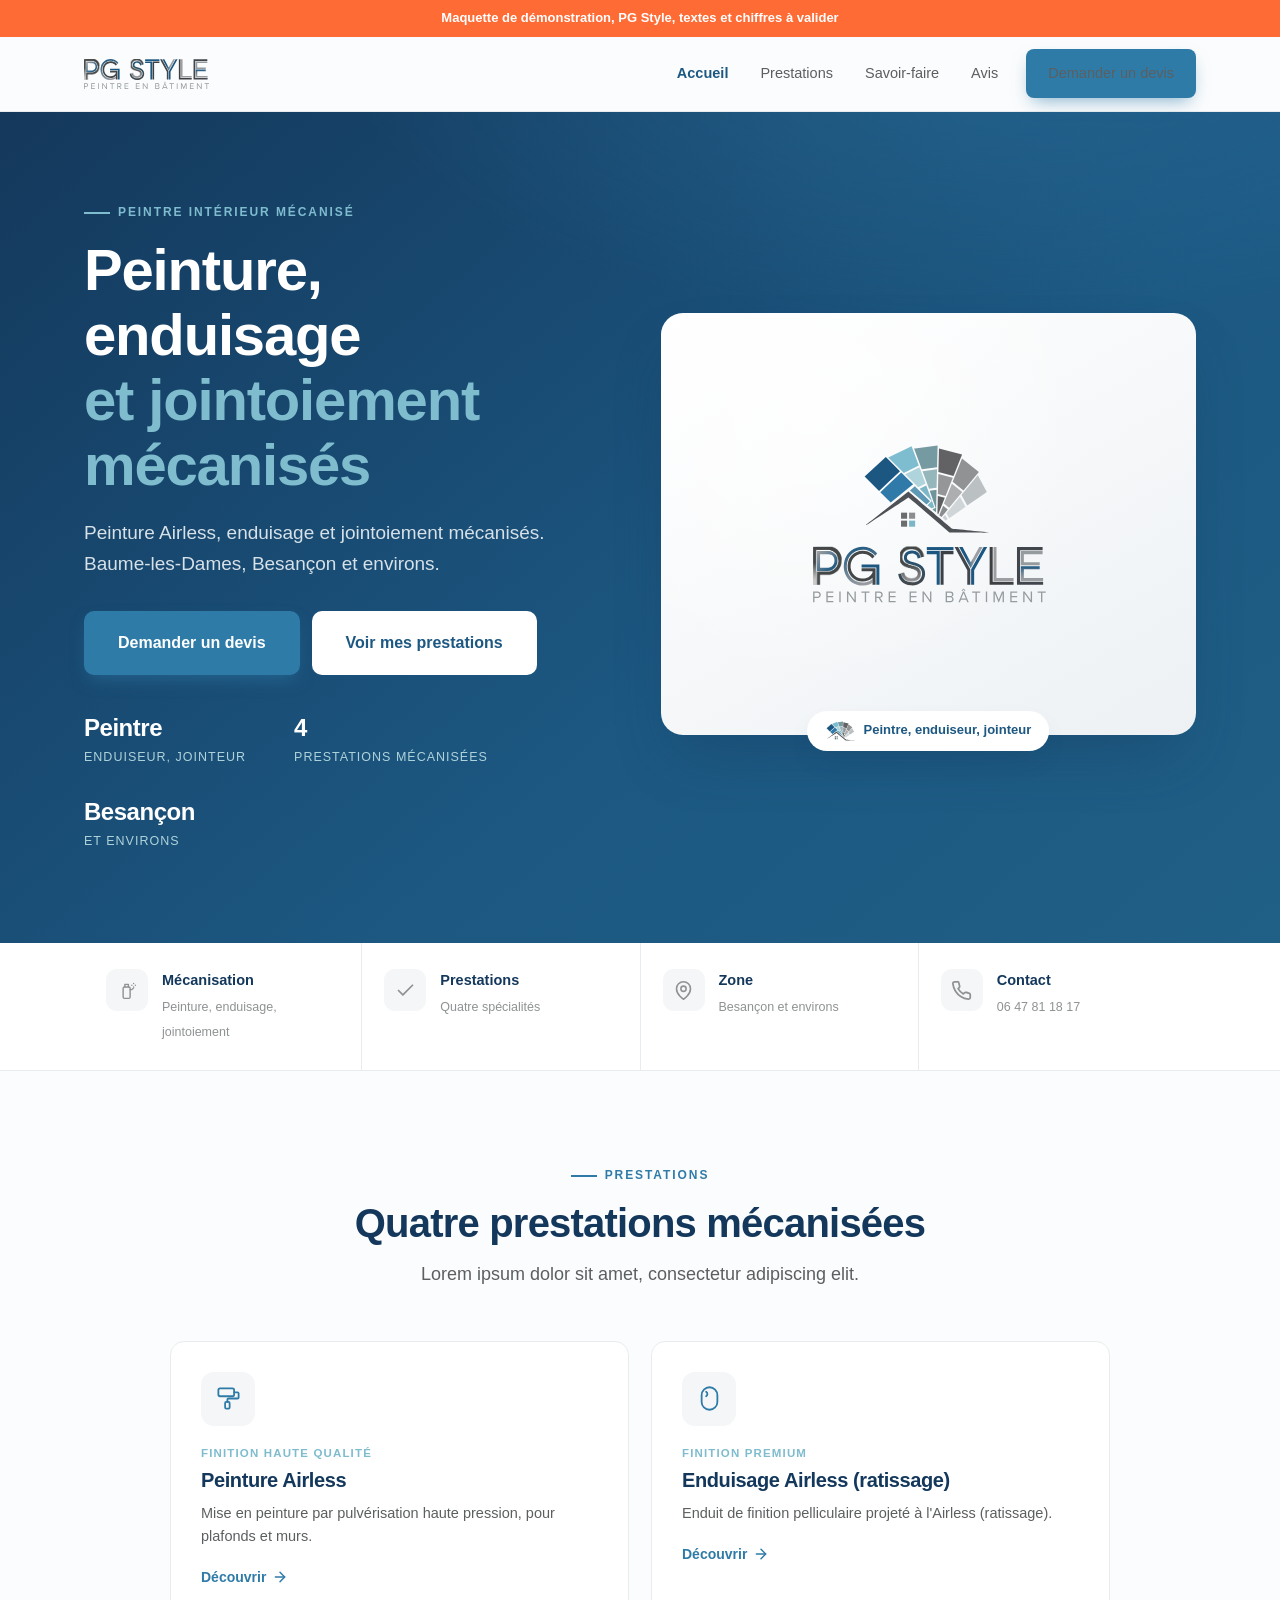
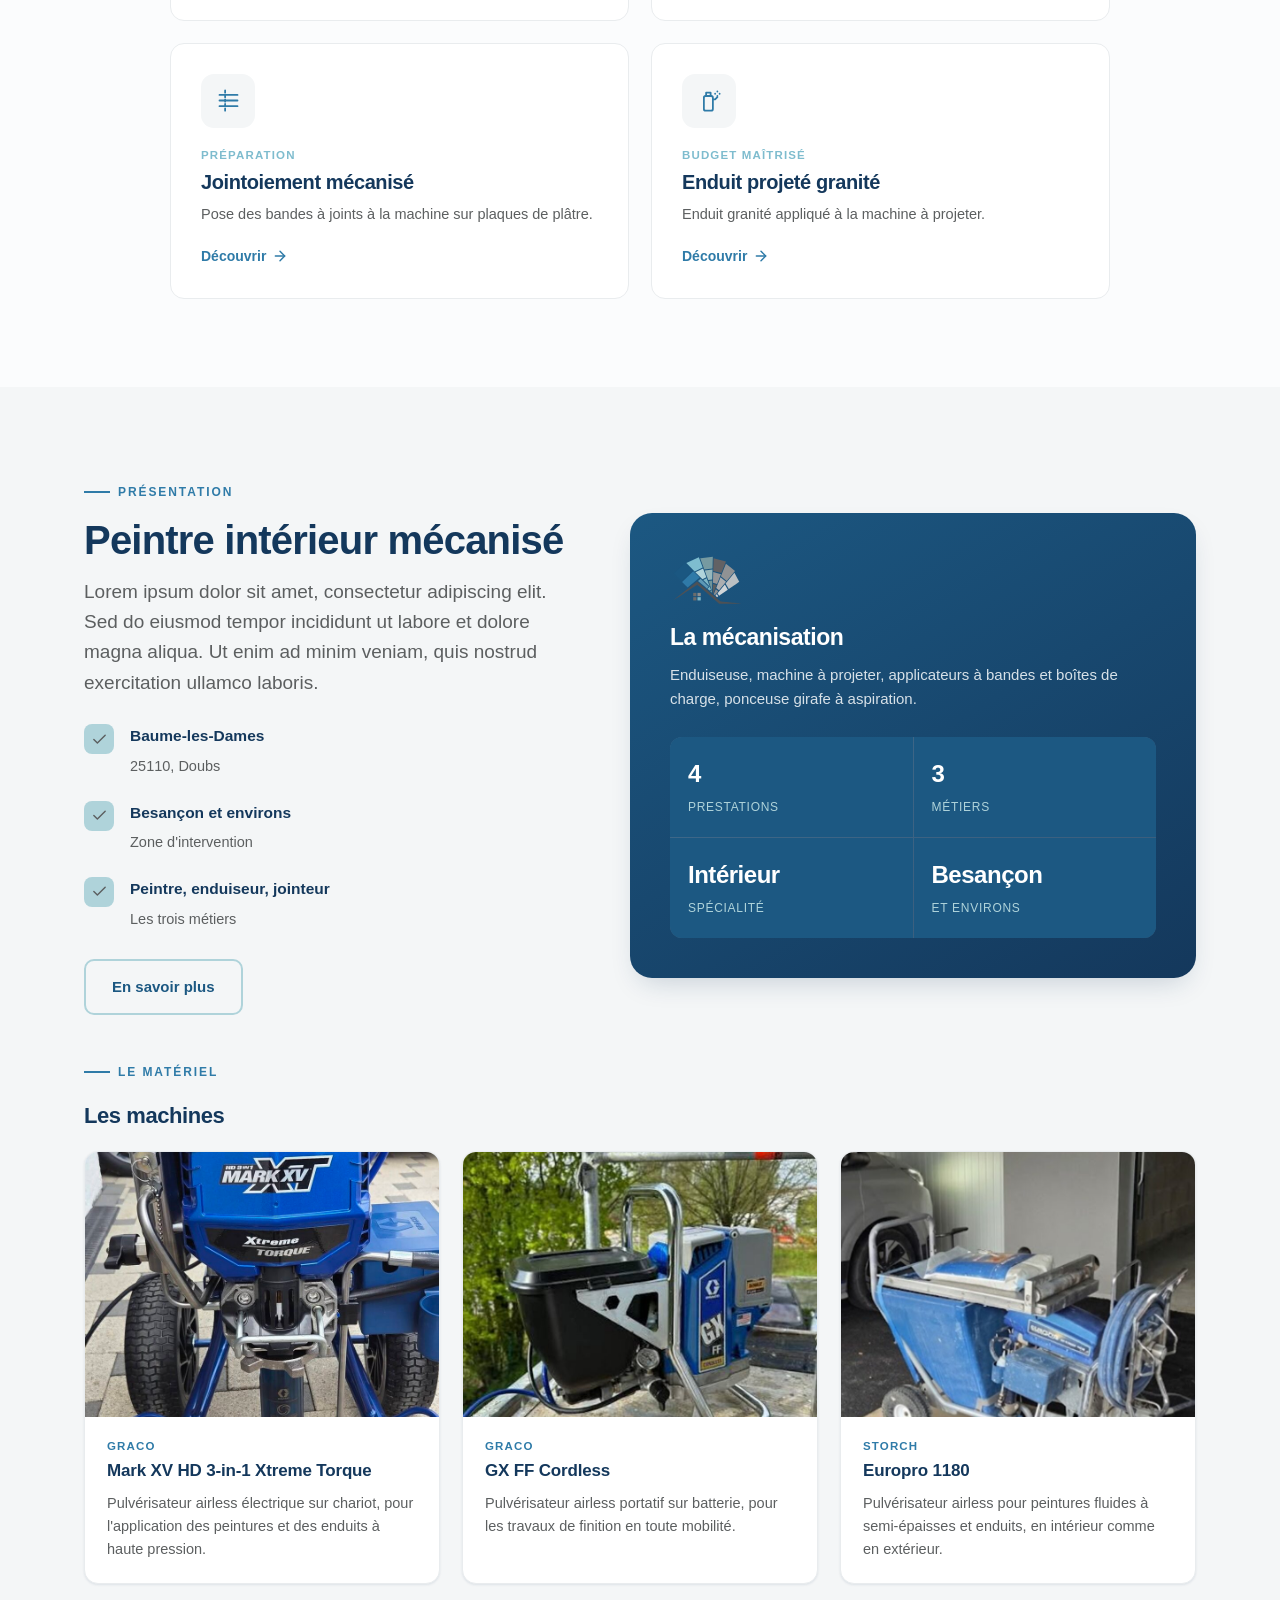
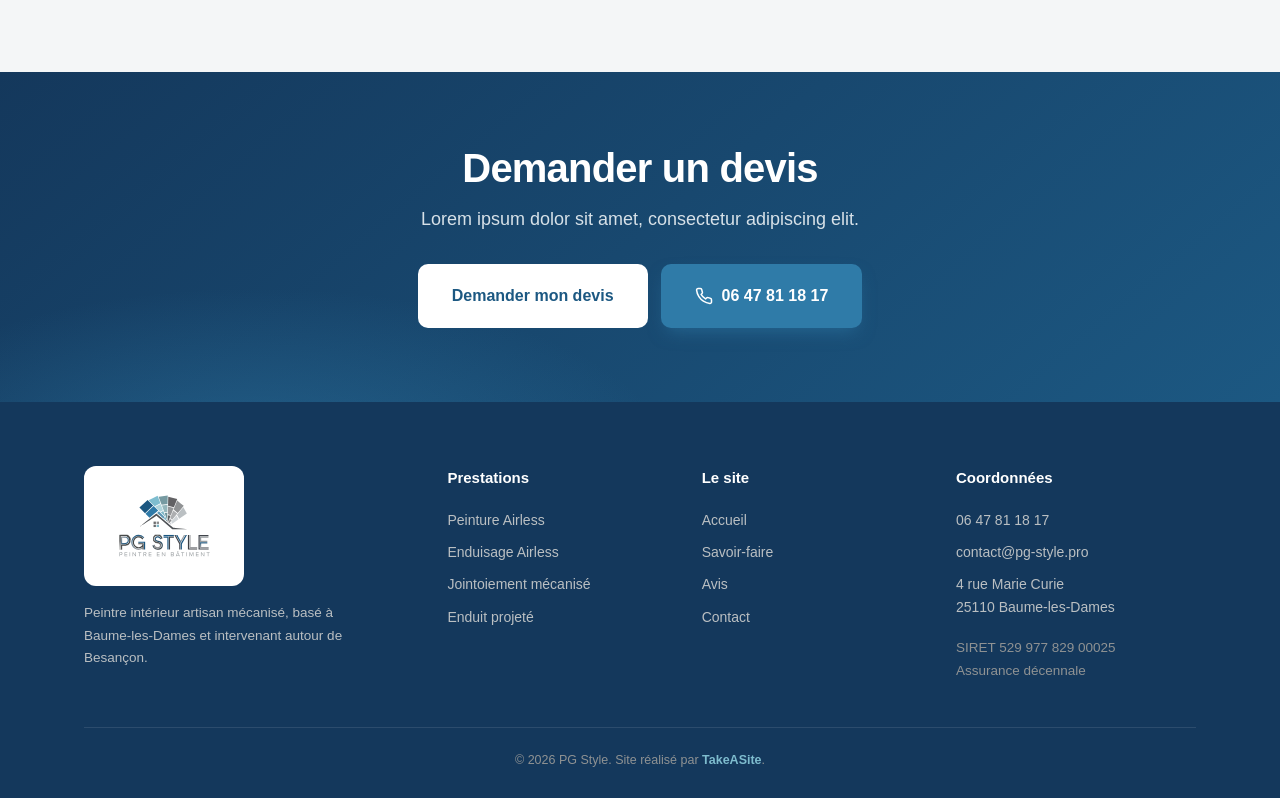
==== commit 243c490b: "Add files via upload" ====
--- a/index.html
+++ b/index.html
@@ -152,6 +152,34 @@
             </div>
           </div>
         </div>
+        <div class="machines">
+          <div class="machines__head"><span class="eyebrow">Le matériel</span>
+            <h3>Les machines</h3>
+          </div>
+          <div class="machines__grid">
+            <article class="machine">
+              <div class="machine__photo"><img src="assets/img/machine-mark-xv.jpg" alt="Graco Mark XV HD 3-in-1 Xtreme Torque"></div>
+              <div class="machine__body"><span class="machine__brand">Graco</span>
+                <h4>Mark XV HD 3-in-1 Xtreme Torque</h4>
+                <p>Pulvérisateur airless électrique sur chariot, pour l'application des peintures et des enduits à haute pression.</p>
+              </div>
+            </article>
+            <article class="machine">
+              <div class="machine__photo"><img src="assets/img/machine-gx-ff.jpg" alt="Graco GX FF Cordless"></div>
+              <div class="machine__body"><span class="machine__brand">Graco</span>
+                <h4>GX FF Cordless</h4>
+                <p>Pulvérisateur airless portatif sur batterie, pour les travaux de finition en toute mobilité.</p>
+              </div>
+            </article>
+            <article class="machine">
+              <div class="machine__photo"><img src="assets/img/machine-europro-1180.jpg" alt="Storch Europro 1180"></div>
+              <div class="machine__body"><span class="machine__brand">Storch</span>
+                <h4>Europro 1180</h4>
+                <p>Pulvérisateur airless pour peintures fluides à semi-épaisses et enduits, en intérieur comme en extérieur.</p>
+              </div>
+            </article>
+          </div>
+        </div>
       </div>
     </section>
     <section class="ctaband">
--- a/assets/css/style.css
+++ b/assets/css/style.css
@@ -1245,6 +1245,85 @@
   padding: 8px 16px
 }
 
+/* ---------- Encart Machines ---------- */
+.machines {
+  margin-top: 40px;
+}
+.machines__head {
+  margin-bottom: 22px;
+}
+.machines__head h3 {
+  font-size: 22px;
+  color: var(--blue-deep);
+  margin-top: 6px;
+}
+.machines__grid {
+  display: flex;
+  gap: 22px;
+  flex-wrap: wrap;
+}
+.machine {
+  flex: 1 1 calc(33.333% - 15px);
+  background: #fff;
+  border: 1px solid var(--gray-100);
+  border-radius: var(--radius);
+  overflow: hidden;
+  display: flex;
+  flex-direction: column;
+  box-shadow: var(--shadow-sm);
+  transition: transform .18s var(--ease), box-shadow .2s;
+}
+.machine:hover {
+  transform: translateY(-3px);
+  box-shadow: var(--shadow-md);
+}
+.machine__photo {
+  aspect-ratio: 4 / 3;
+  background: var(--gray-50);
+  display: flex;
+  align-items: center;
+  justify-content: center;
+  overflow: hidden;
+}
+.machine__photo img {
+  width: 100%;
+  height: 100%;
+  object-fit: cover;
+  display: block;
+}
+.machine__photo--empty {
+  background: repeating-linear-gradient(45deg, var(--gray-50), var(--gray-50) 11px, var(--gray-100) 11px, var(--gray-100) 22px);
+  border-bottom: 1px dashed var(--gray-300);
+  color: var(--gray-500);
+  font-size: 13px;
+  font-weight: 600;
+}
+.machine__body {
+  padding: 20px 22px 22px;
+}
+.machine__brand {
+  font-size: 11.5px;
+  font-weight: 700;
+  text-transform: uppercase;
+  letter-spacing: .1em;
+  color: var(--blue-bright);
+  display: block;
+  margin-bottom: 6px;
+}
+.machine__body h4 {
+  font-size: 17px;
+  font-weight: 700;
+  color: var(--blue-deep);
+  line-height: 1.2;
+  margin-bottom: 10px;
+  letter-spacing: -.01em;
+}
+.machine__body p {
+  font-size: 14.5px;
+  line-height: 1.6;
+  color: var(--gray-700);
+}
+
 /* ---------- Responsive ---------- */
 
 /* Tablette paysage : on resserre les marges et les gouttières */
@@ -1377,6 +1456,10 @@
     flex: 1 1 42%
   }
 
+  .machine {
+    flex: 1 1 100%;
+  }
+
   .footer__grid>div:first-child {
     flex: 1 1 100%
   }
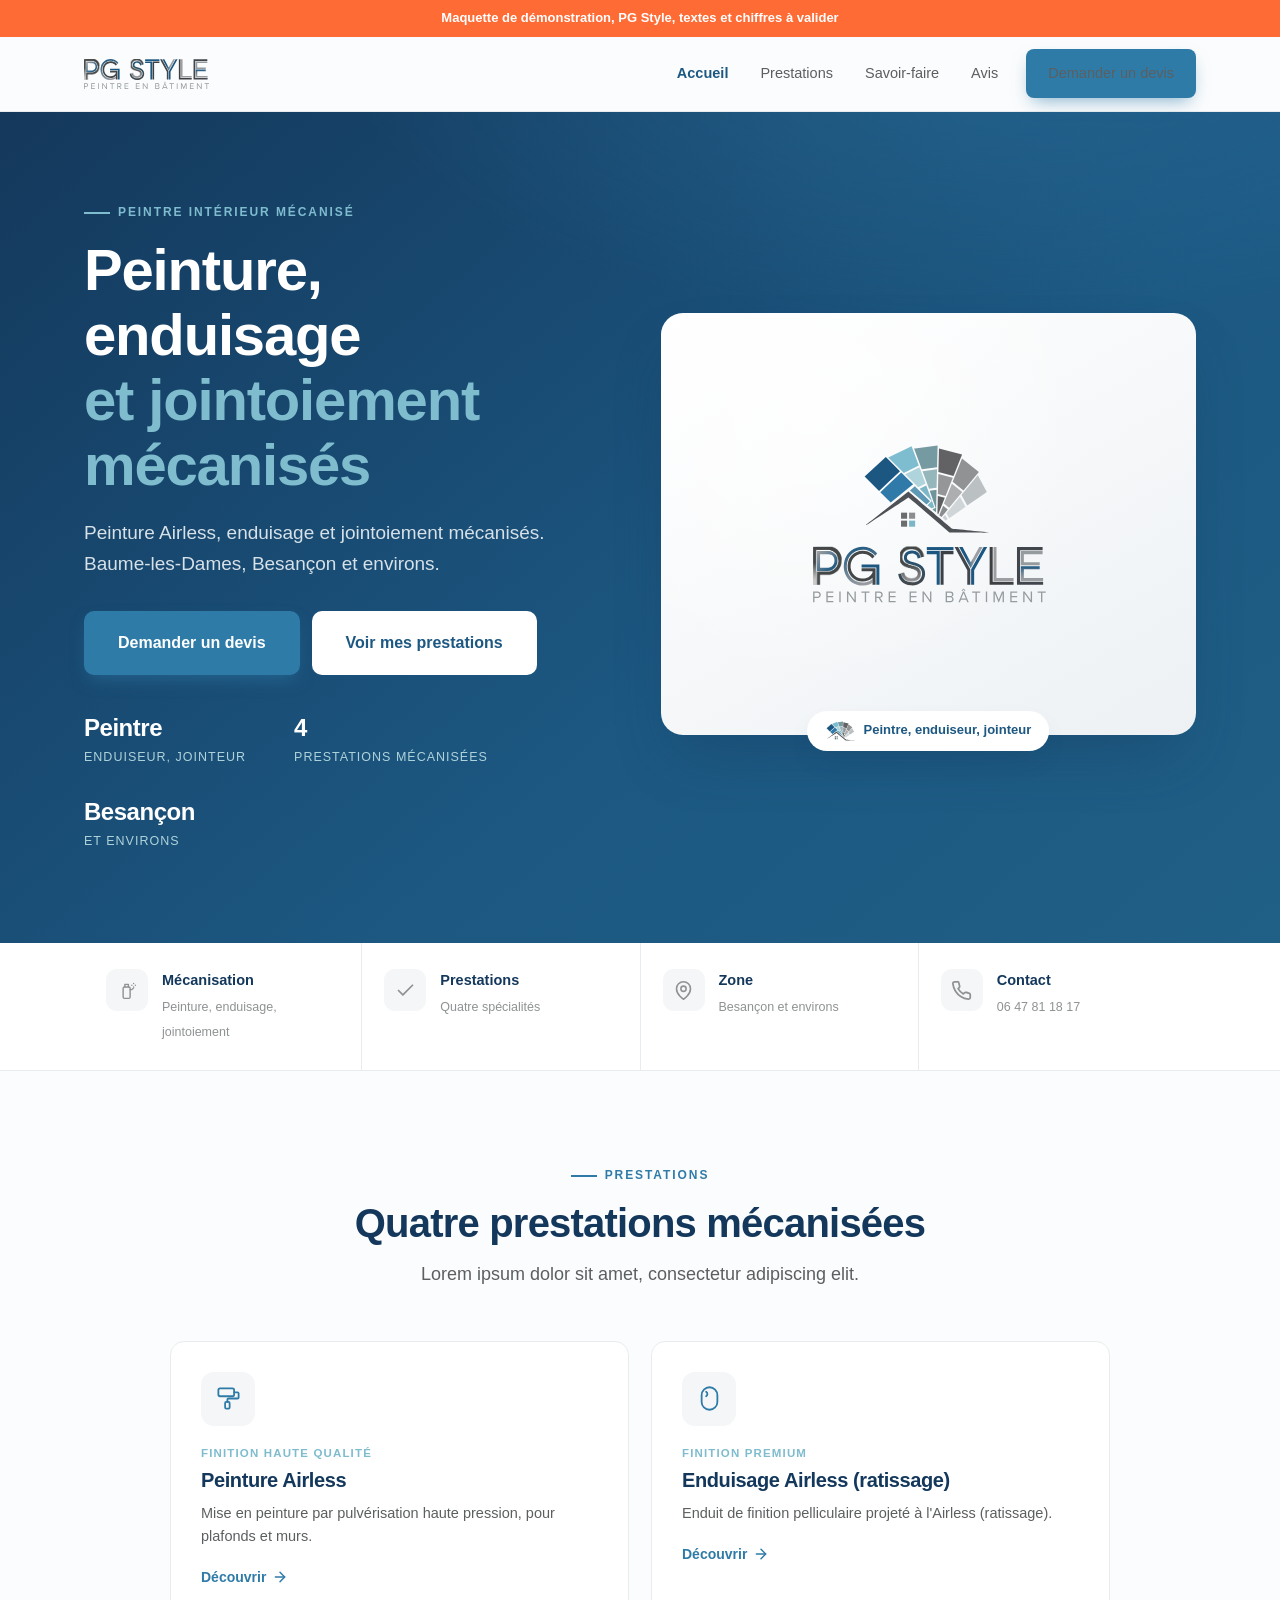
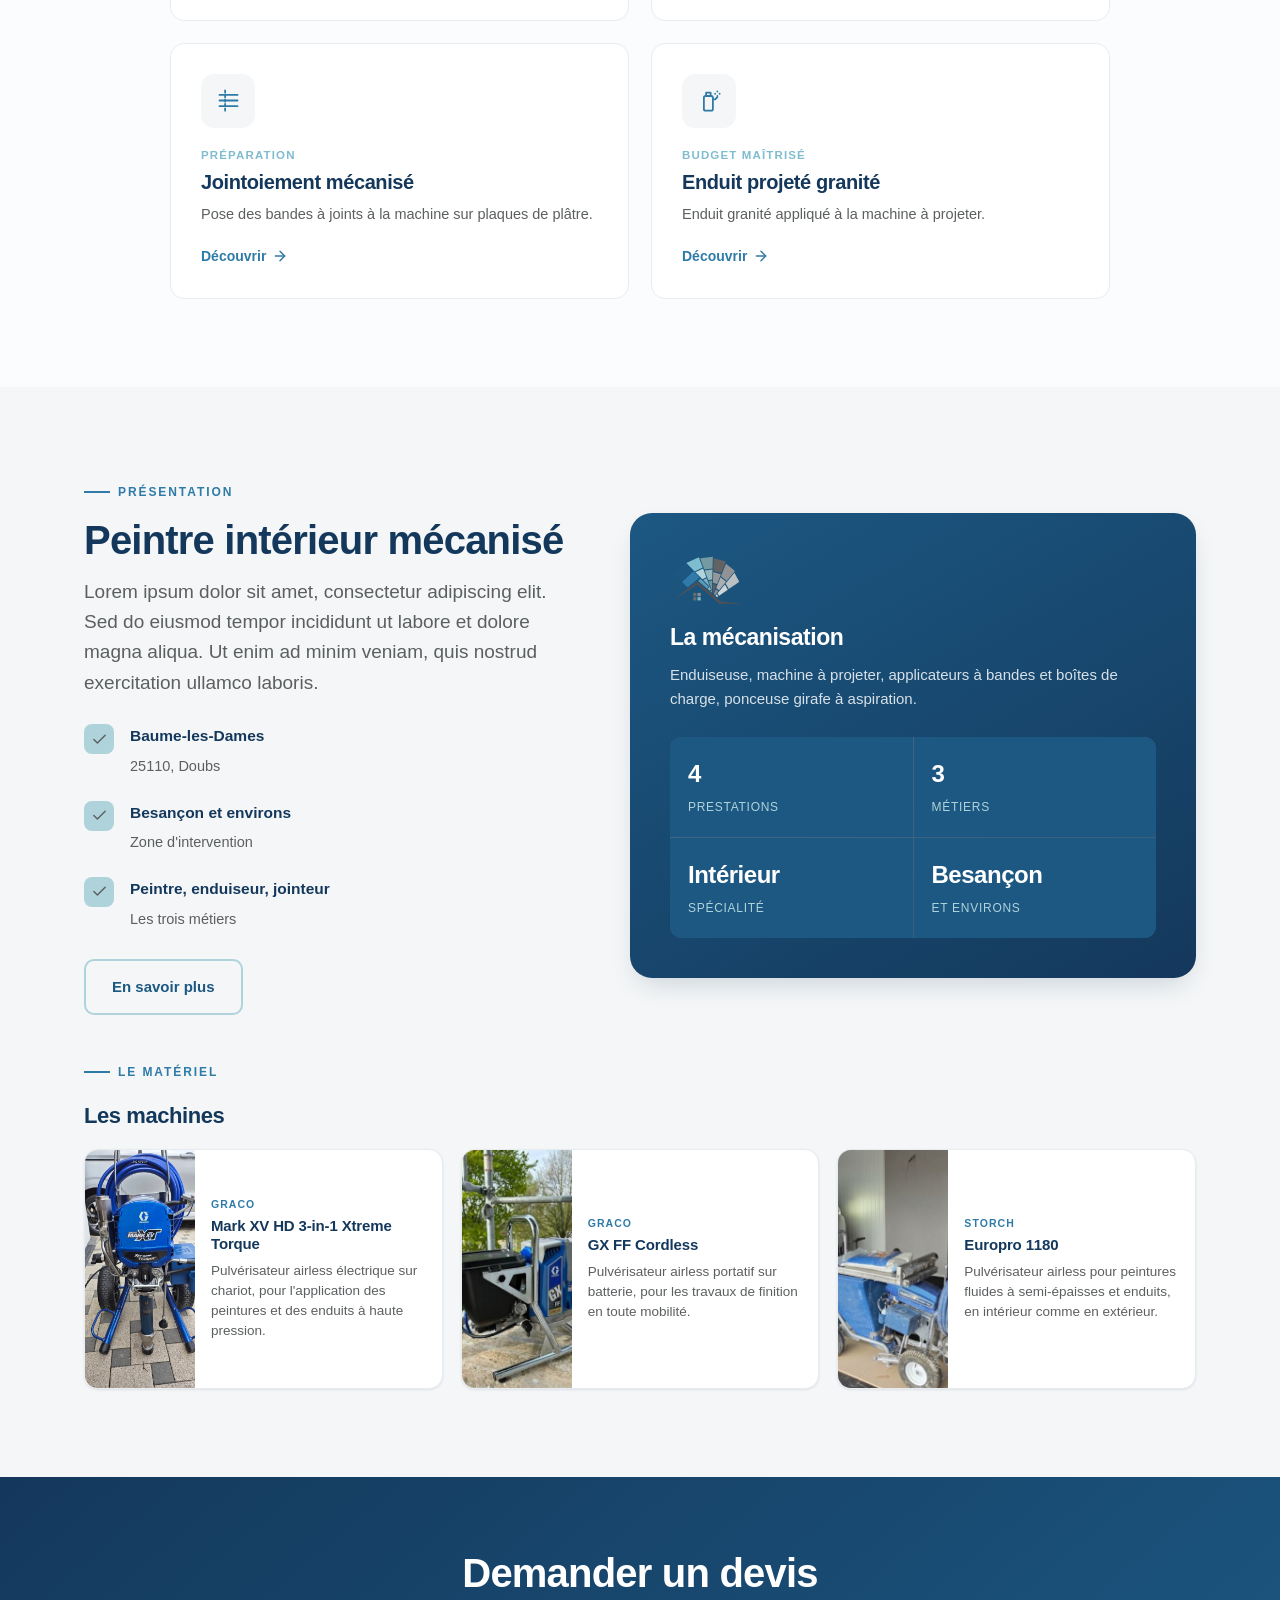
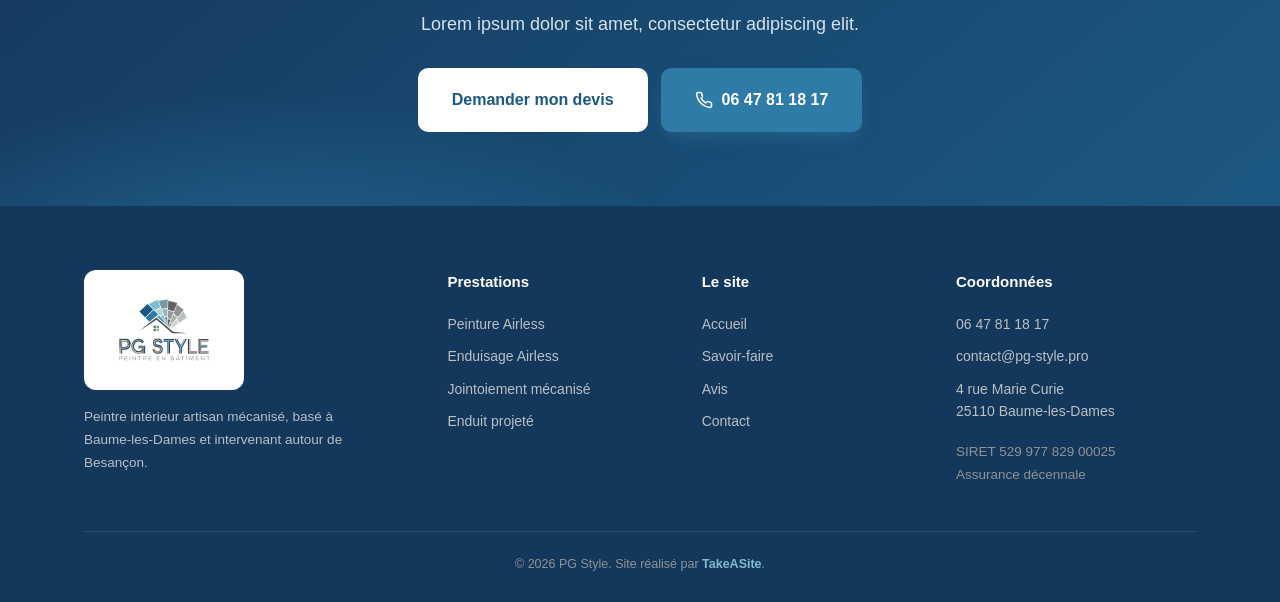
==== commit 29a7ccff: "Add files via upload" ====
--- a/index.html
+++ b/index.html
@@ -156,28 +156,16 @@
           <div class="machines__head"><span class="eyebrow">Le matériel</span>
             <h3>Les machines</h3>
           </div>
-          <div class="machines__grid">
-            <article class="machine">
-              <div class="machine__photo"><img src="assets/img/machine-mark-xv.jpg" alt="Graco Mark XV HD 3-in-1 Xtreme Torque"></div>
-              <div class="machine__body"><span class="machine__brand">Graco</span>
-                <h4>Mark XV HD 3-in-1 Xtreme Torque</h4>
-                <p>Pulvérisateur airless électrique sur chariot, pour l'application des peintures et des enduits à haute pression.</p>
+          <div class="machines__grid"><button type="button" class="machine" data-machine data-photo="assets/img/machine-mark-xv.jpg" data-brand="Graco" data-name="Mark XV HD 3-in-1 Xtreme Torque" data-desc="Pulvérisateur airless électrique sur chariot, pour l'application des peintures et des enduits à haute pression."><span class="machine__photo"><img src="assets/img/machine-mark-xv.jpg" alt="Graco Mark XV HD 3-in-1 Xtreme Torque"></span><span class="machine__body"><span class="machine__brand">Graco</span><span class="machine__name">Mark XV HD 3-in-1 Xtreme Torque</span><span class="machine__desc">Pulvérisateur airless électrique sur chariot, pour l'application des peintures et des enduits à haute pression.</span></span></button><button type="button" class="machine" data-machine data-photo="assets/img/machine-gx-ff.jpg" data-brand="Graco" data-name="GX FF Cordless" data-desc="Pulvérisateur airless portatif sur batterie, pour les travaux de finition en toute mobilité."><span class="machine__photo"><img src="assets/img/machine-gx-ff.jpg" alt="Graco GX FF Cordless"></span><span class="machine__body"><span class="machine__brand">Graco</span><span class="machine__name">GX FF Cordless</span><span class="machine__desc">Pulvérisateur airless portatif sur batterie, pour les travaux de finition en toute mobilité.</span></span></button><button type="button" class="machine" data-machine data-photo="assets/img/machine-europro-1180.jpg" data-brand="Storch" data-name="Europro 1180" data-desc="Pulvérisateur airless pour peintures fluides à semi-épaisses et enduits, en intérieur comme en extérieur."><span class="machine__photo"><img src="assets/img/machine-europro-1180.jpg" alt="Storch Europro 1180"></span><span class="machine__body"><span class="machine__brand">Storch</span><span class="machine__name">Europro 1180</span><span class="machine__desc">Pulvérisateur airless pour peintures fluides à semi-épaisses et enduits, en intérieur comme en extérieur.</span></span></button></div>
+          <div class="machine-modal" id="machineModal" role="dialog" aria-modal="true" aria-hidden="true" aria-labelledby="mmName">
+            <div class="machine-modal__backdrop" data-close></div>
+            <div class="machine-modal__panel" role="document"><button type="button" class="machine-modal__close" data-close aria-label="Fermer">&times;</button>
+              <div class="machine-modal__photo"><img id="mmPhoto" src="" alt=""></div>
+              <div class="machine-modal__body"><span class="machine-modal__brand" id="mmBrand"></span>
+                <h3 class="machine-modal__name" id="mmName"></h3>
+                <p class="machine-modal__desc" id="mmDesc"></p>
               </div>
-            </article>
-            <article class="machine">
-              <div class="machine__photo"><img src="assets/img/machine-gx-ff.jpg" alt="Graco GX FF Cordless"></div>
-              <div class="machine__body"><span class="machine__brand">Graco</span>
-                <h4>GX FF Cordless</h4>
-                <p>Pulvérisateur airless portatif sur batterie, pour les travaux de finition en toute mobilité.</p>
-              </div>
-            </article>
-            <article class="machine">
-              <div class="machine__photo"><img src="assets/img/machine-europro-1180.jpg" alt="Storch Europro 1180"></div>
-              <div class="machine__body"><span class="machine__brand">Storch</span>
-                <h4>Europro 1180</h4>
-                <p>Pulvérisateur airless pour peintures fluides à semi-épaisses et enduits, en intérieur comme en extérieur.</p>
-              </div>
-            </article>
+            </div>
           </div>
         </div>
       </div>
--- a/assets/css/style.css
+++ b/assets/css/style.css
@@ -1250,7 +1250,7 @@
   margin-top: 40px;
 }
 .machines__head {
-  margin-bottom: 22px;
+  margin-bottom: 20px;
 }
 .machines__head h3 {
   font-size: 22px;
@@ -1259,31 +1259,41 @@
 }
 .machines__grid {
   display: flex;
-  gap: 22px;
+  gap: 18px;
   flex-wrap: wrap;
 }
 .machine {
-  flex: 1 1 calc(33.333% - 15px);
+  flex: 1 1 calc(33.333% - 12px);
   background: #fff;
   border: 1px solid var(--gray-100);
   border-radius: var(--radius);
   overflow: hidden;
   display: flex;
-  flex-direction: column;
+  align-items: stretch;
   box-shadow: var(--shadow-sm);
   transition: transform .18s var(--ease), box-shadow .2s;
+  min-width: 0;
+  padding: 0;
+  font: inherit;
+  color: inherit;
+  text-align: left;
+  cursor: pointer;
 }
 .machine:hover {
   transform: translateY(-3px);
   box-shadow: var(--shadow-md);
 }
+.machine:focus-visible {
+  outline: 3px solid var(--blue-bright);
+  outline-offset: 2px;
+}
 .machine__photo {
-  aspect-ratio: 4 / 3;
+  flex: none;
+  width: 110px;
+  align-self: stretch;
   background: var(--gray-50);
-  display: flex;
-  align-items: center;
-  justify-content: center;
   overflow: hidden;
+  display: block;
 }
 .machine__photo img {
   width: 100%;
@@ -1291,37 +1301,148 @@
   object-fit: cover;
   display: block;
 }
-.machine__photo--empty {
-  background: repeating-linear-gradient(45deg, var(--gray-50), var(--gray-50) 11px, var(--gray-100) 11px, var(--gray-100) 22px);
-  border-bottom: 1px dashed var(--gray-300);
-  color: var(--gray-500);
-  font-size: 13px;
-  font-weight: 600;
-}
 .machine__body {
-  padding: 20px 22px 22px;
+  padding: 14px 16px;
+  min-width: 0;
+  display: flex;
+  flex-direction: column;
+  justify-content: center;
 }
 .machine__brand {
-  font-size: 11.5px;
+  font-size: 10.5px;
   font-weight: 700;
   text-transform: uppercase;
   letter-spacing: .1em;
   color: var(--blue-bright);
   display: block;
-  margin-bottom: 6px;
-}
-.machine__body h4 {
-  font-size: 17px;
+  margin-bottom: 4px;
+}
+.machine__name {
+  display: block;
+  font-size: 15px;
   font-weight: 700;
   color: var(--blue-deep);
   line-height: 1.2;
-  margin-bottom: 10px;
+  margin-bottom: 8px;
   letter-spacing: -.01em;
 }
-.machine__body p {
-  font-size: 14.5px;
-  line-height: 1.6;
+.machine__desc {
+  display: block;
+  font-size: 13.5px;
+  line-height: 1.5;
   color: var(--gray-700);
+  margin: 0;
+}
+
+/* ---------- Modale machine ---------- */
+.machine-modal {
+  position: fixed;
+  inset: 0;
+  z-index: 100;
+  display: none;
+  align-items: center;
+  justify-content: center;
+  padding: 24px;
+}
+.machine-modal.is-open {
+  display: flex;
+  animation: mmFade .18s var(--ease);
+}
+@keyframes mmFade {
+  from { opacity: 0; }
+  to   { opacity: 1; }
+}
+.machine-modal__backdrop {
+  position: absolute;
+  inset: 0;
+  background: rgba(20, 56, 92, .65);
+  backdrop-filter: blur(4px);
+  cursor: pointer;
+}
+.machine-modal__panel {
+  position: relative;
+  background: #fff;
+  border-radius: var(--radius-lg);
+  overflow: hidden;
+  box-shadow: var(--shadow-lg);
+  max-width: 880px;
+  width: 100%;
+  max-height: calc(100vh - 48px);
+  display: flex;
+  animation: mmSlide .22s var(--ease);
+}
+@keyframes mmSlide {
+  from { transform: translateY(12px); opacity: 0; }
+  to   { transform: translateY(0);    opacity: 1; }
+}
+.machine-modal__close {
+  position: absolute;
+  top: 12px;
+  right: 12px;
+  width: 40px;
+  height: 40px;
+  border-radius: 50%;
+  border: none;
+  background: rgba(255, 255, 255, .92);
+  color: var(--blue-deep);
+  font-size: 26px;
+  line-height: 1;
+  cursor: pointer;
+  z-index: 2;
+  box-shadow: var(--shadow-sm);
+  transition: background .15s, transform .15s;
+}
+.machine-modal__close:hover {
+  background: #fff;
+  transform: scale(1.05);
+}
+.machine-modal__photo {
+  flex: 1 1 55%;
+  background: var(--gray-50);
+  display: flex;
+  align-items: center;
+  justify-content: center;
+  overflow: hidden;
+  min-height: 320px;
+}
+.machine-modal__photo img {
+  width: 100%;
+  height: 100%;
+  max-height: calc(100vh - 48px);
+  object-fit: contain;
+  display: block;
+}
+.machine-modal__body {
+  flex: 1 1 45%;
+  padding: 36px 34px;
+  display: flex;
+  flex-direction: column;
+  justify-content: center;
+  gap: 14px;
+  overflow-y: auto;
+}
+.machine-modal__brand {
+  font-size: 12px;
+  font-weight: 700;
+  text-transform: uppercase;
+  letter-spacing: .14em;
+  color: var(--blue-bright);
+}
+.machine-modal__name {
+  font-size: 26px;
+  color: var(--blue-deep);
+  line-height: 1.2;
+  letter-spacing: -.01em;
+  margin: 0;
+}
+.machine-modal__desc {
+  font-size: 16px;
+  line-height: 1.7;
+  color: var(--gray-700);
+  margin: 0;
+}
+body.no-scroll {
+  overflow: hidden;
 }
 
 /* ---------- Responsive ---------- */
@@ -1459,6 +1580,25 @@
   .machine {
     flex: 1 1 100%;
   }
+  .machine-modal__panel {
+    flex-direction: column;
+    max-height: calc(100vh - 32px);
+  }
+  .machine-modal__photo {
+    flex: 0 0 auto;
+    min-height: 260px;
+    max-height: 45vh;
+  }
+  .machine-modal__body {
+    flex: 1 1 auto;
+    padding: 28px 24px;
+  }
+  .machine-modal__name {
+    font-size: 22px;
+  }
+  .machine-modal {
+    padding: 16px;
+  }
 
   .footer__grid>div:first-child {
     flex: 1 1 100%
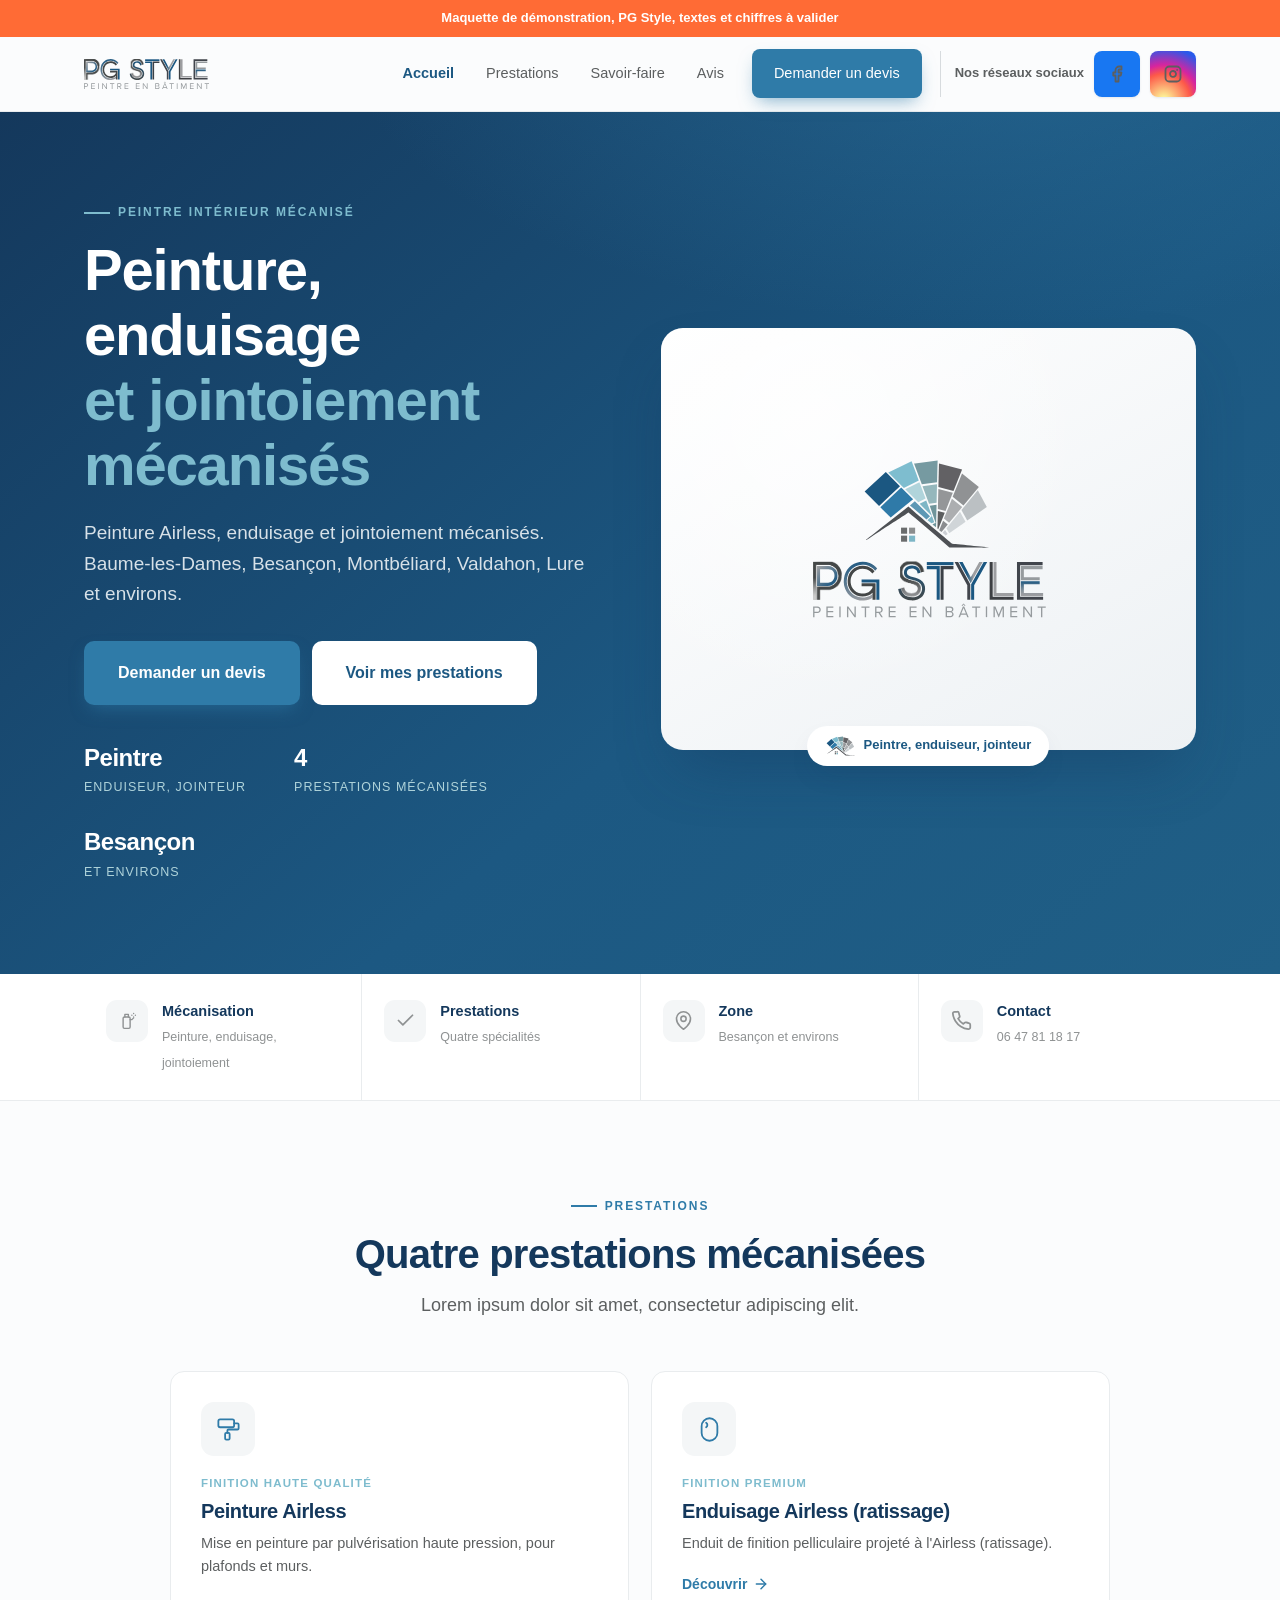
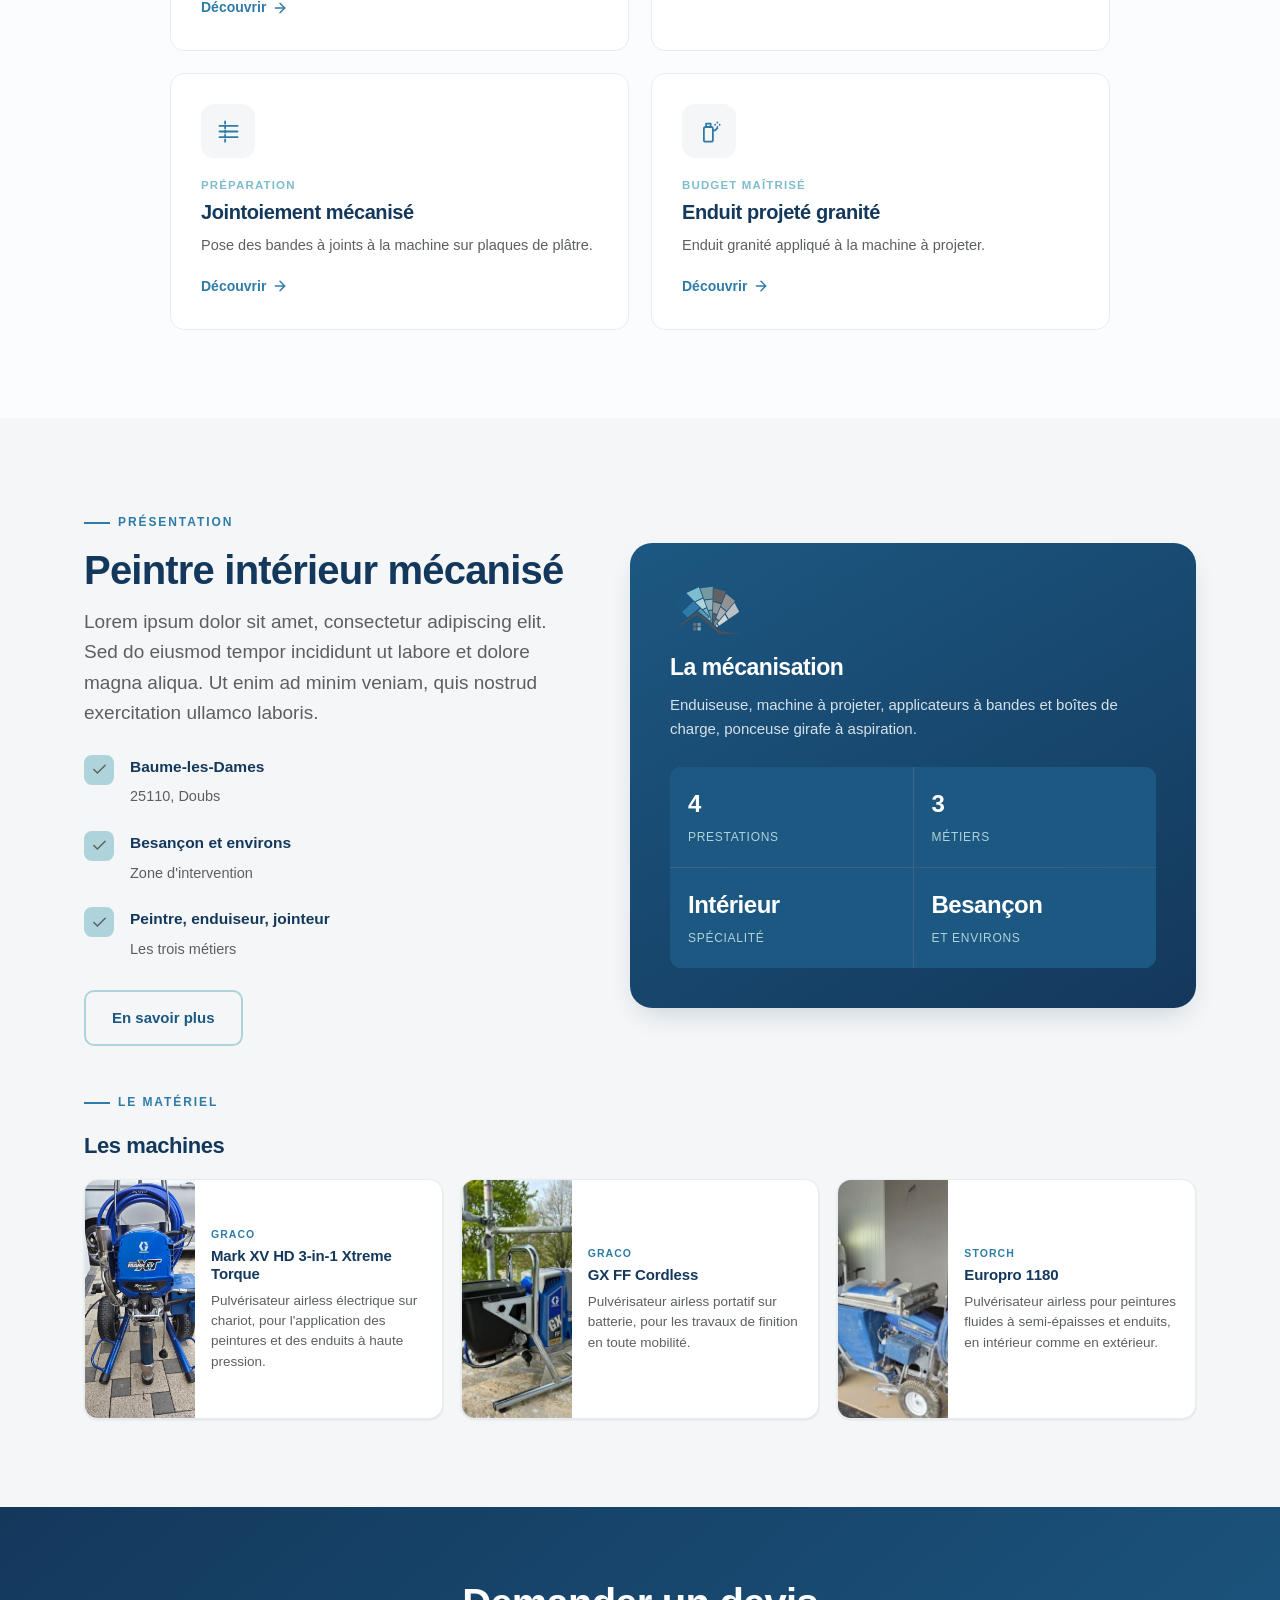
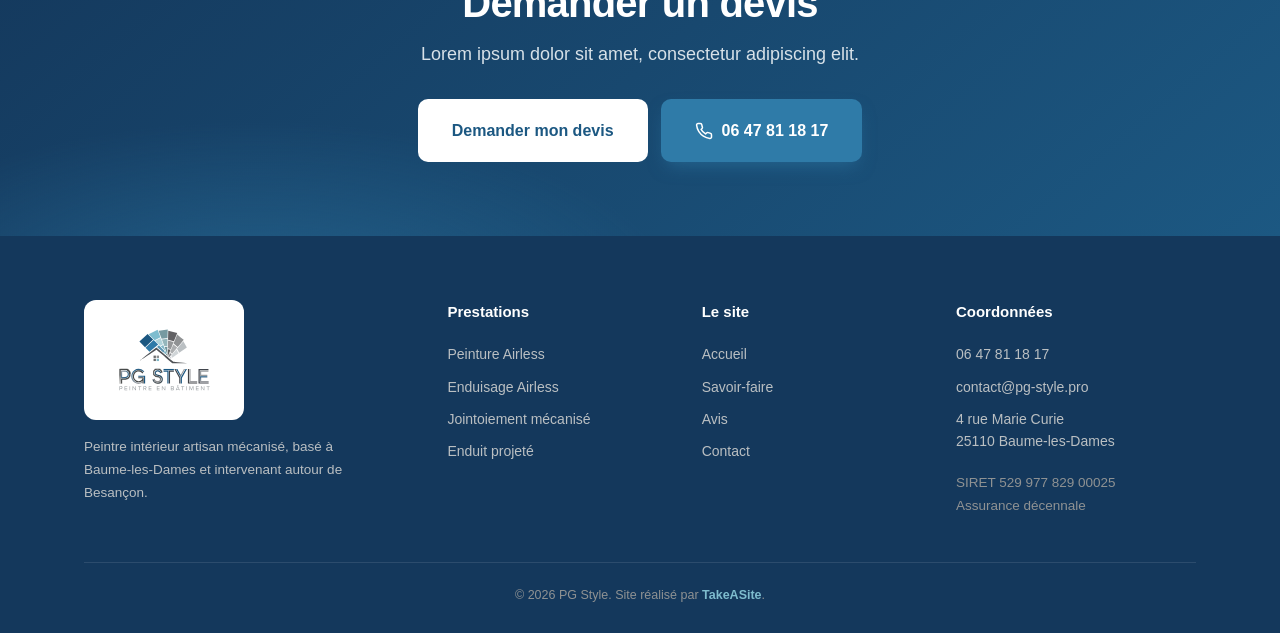
==== commit a1c61d6a: "Add files via upload" ====
--- a/index.html
+++ b/index.html
@@ -5,7 +5,7 @@
   <meta charset="UTF-8">
   <meta name="viewport" content="width=device-width, initial-scale=1">
   <title>PG Style, peintre intérieur mécanisé à Besançon</title>
-  <meta name="description" content="Peinture Airless, enduisage et jointoiement mécanisés. Baume-les-Dames, Besançon et environs.">
+  <meta name="description" content="Peinture Airless, enduisage et jointoiement mécanisés. Baume-les-Dames, Besançon, Montbéliard, Valdahon, Lure et environs.">
   <link rel="stylesheet" href="assets/css/style.css">
 </head>
 
@@ -13,7 +13,18 @@
   <div class="demobar">Maquette de démonstration, PG Style, textes et chiffres à valider</div>
   <header class="header">
     <div class="header__in"><a class="brand" href="index.html"><img src="assets/img/logo-pgstyle-nav.svg" alt="PG Style, peintre en bâtiment"></a>
-      <nav class="nav" id="nav"><a href="index.html" class="is-active">Accueil</a><a href="prestations.html">Prestations</a><a href="savoir-faire.html">Savoir-faire</a><a href="avis.html">Avis</a><a class="btn btn--primary" href="contact.html">Demander un devis</a></nav><button class="nav__burger" aria-label="Ouvrir le menu">☰</button>
+      <nav class="nav" id="nav"><a href="index.html" class="is-active">Accueil</a><a href="prestations.html">Prestations</a><a href="savoir-faire.html">Savoir-faire</a><a href="avis.html">Avis</a><a class="btn btn--primary" href="contact.html">Demander un devis</a><div class="header__social"><span class="header__social-label">Nos réseaux sociaux</span>
+        <!-- Lien Facebook : remplacer href="#" par l'URL de la page Facebook -->
+        <a class="header__social-link header__social-link--fb" href="#" aria-label="Facebook" target="_blank" rel="noopener"><svg viewBox="0 0 24 24" fill="none" stroke="currentColor" stroke-width="2" stroke-linecap="round" stroke-linejoin="round">
+            <path d="M18 2h-3a5 5 0 0 0-5 5v3H7v4h3v8h4v-8h3l1-4h-4V7a1 1 0 0 1 1-1h3z" />
+          </svg></a>
+        <!-- Lien Instagram : remplacer href="#" par l'URL de la page Instagram -->
+        <a class="header__social-link header__social-link--ig" href="#" aria-label="Instagram" target="_blank" rel="noopener"><svg viewBox="0 0 24 24" fill="none" stroke="currentColor" stroke-width="2" stroke-linecap="round" stroke-linejoin="round">
+            <rect x="2" y="2" width="20" height="20" rx="5" ry="5" />
+            <path d="M16 11.37A4 4 0 1 1 12.63 8 4 4 0 0 1 16 11.37z" />
+            <line x1="17.5" y1="6.5" x2="17.5" y2="6.5" />
+          </svg></a>
+      </div></nav><button class="nav__burger" aria-label="Ouvrir le menu">☰</button>
     </div>
   </header>
   <main>
@@ -22,7 +33,7 @@
         <div class="hero__grid">
           <div><span class="eyebrow">Peintre intérieur mécanisé</span>
             <h1>Peinture, enduisage<em>et jointoiement mécanisés</em></h1>
-            <p class="hero__sub">Peinture Airless, enduisage et jointoiement mécanisés. Baume-les-Dames, Besançon et environs.</p>
+            <p class="hero__sub">Peinture Airless, enduisage et jointoiement mécanisés. Baume-les-Dames, Besançon, Montbéliard, Valdahon, Lure et environs.</p>
             <div class="hero__ctas"><a class="btn btn--primary btn--lg" href="contact.html">Demander un devis</a><a class="btn btn--white btn--lg" href="prestations.html">Voir mes prestations</a></div>
             <div class="hero__meta">
               <div><b>Peintre</b><span>enduiseur, jointeur</span></div>
--- a/assets/css/style.css
+++ b/assets/css/style.css
@@ -218,7 +218,8 @@
 
 .nav .btn {
   margin-left: 10px;
-  padding: 11px 20px
+  padding: 11px 20px;
+  color :white;
 }
 
 .nav__burger {
@@ -1243,6 +1244,64 @@
   font-size: 13px;
   font-weight: 600;
   padding: 8px 16px
+}
+
+.header__social {
+  display: flex;
+  align-items: center;
+  gap: 10px;
+  margin-left: 14px;
+  padding-left: 14px;
+  border-left: 1px solid var(--gray-200)
+}
+
+.header__social-label {
+  font-size: 13px;
+  font-weight: 600;
+  color: var(--gray-700);
+  white-space: nowrap
+}
+
+.header__social-link {
+  display: flex;
+  align-items: center;
+  justify-content: center;
+  width: 46px;
+  height: 46px;
+  border-radius: 50%;
+  color: #fff;
+  box-shadow: var(--shadow-sm);
+  transition: transform .15s, box-shadow .15s
+}
+
+.header__social-link:hover {
+  transform: translateY(-2px);
+  box-shadow: var(--shadow-md)
+}
+
+.header__social-link svg {
+  width: 26px;
+  height: 26px;
+  stroke-width: 2.4
+}
+
+.header__social-link--fb {
+  background: #1877F2
+}
+
+.header__social-link--ig {
+  background: radial-gradient(circle at 30% 107%, #fdf497 0%, #fdf497 5%, #fd5949 45%, #d6249f 60%, #285AEB 90%)
+}
+
+@media(max-width:1080px) and (min-width:921px) {
+  .header__social-label {
+    display: none
+  }
+
+  .header__social {
+    margin-left: 8px;
+    padding-left: 8px
+  }
 }
 
 /* ---------- Encart Machines ---------- */
@@ -1557,6 +1616,11 @@
     justify-content: center
   }
 
+  .header__social {
+    justify-content: center;
+    margin: 4px 0 6px
+  }
+
   .nav__burger {
     display: flex;
     align-items: center;
@@ -1616,6 +1680,16 @@
     padding: 7px 12px
   }
 
+  .header__social-link {
+    width: 40px;
+    height: 40px
+  }
+
+  .header__social-link svg {
+    width: 22px;
+    height: 22px
+  }
+
   .header__in {
     height: 64px
   }
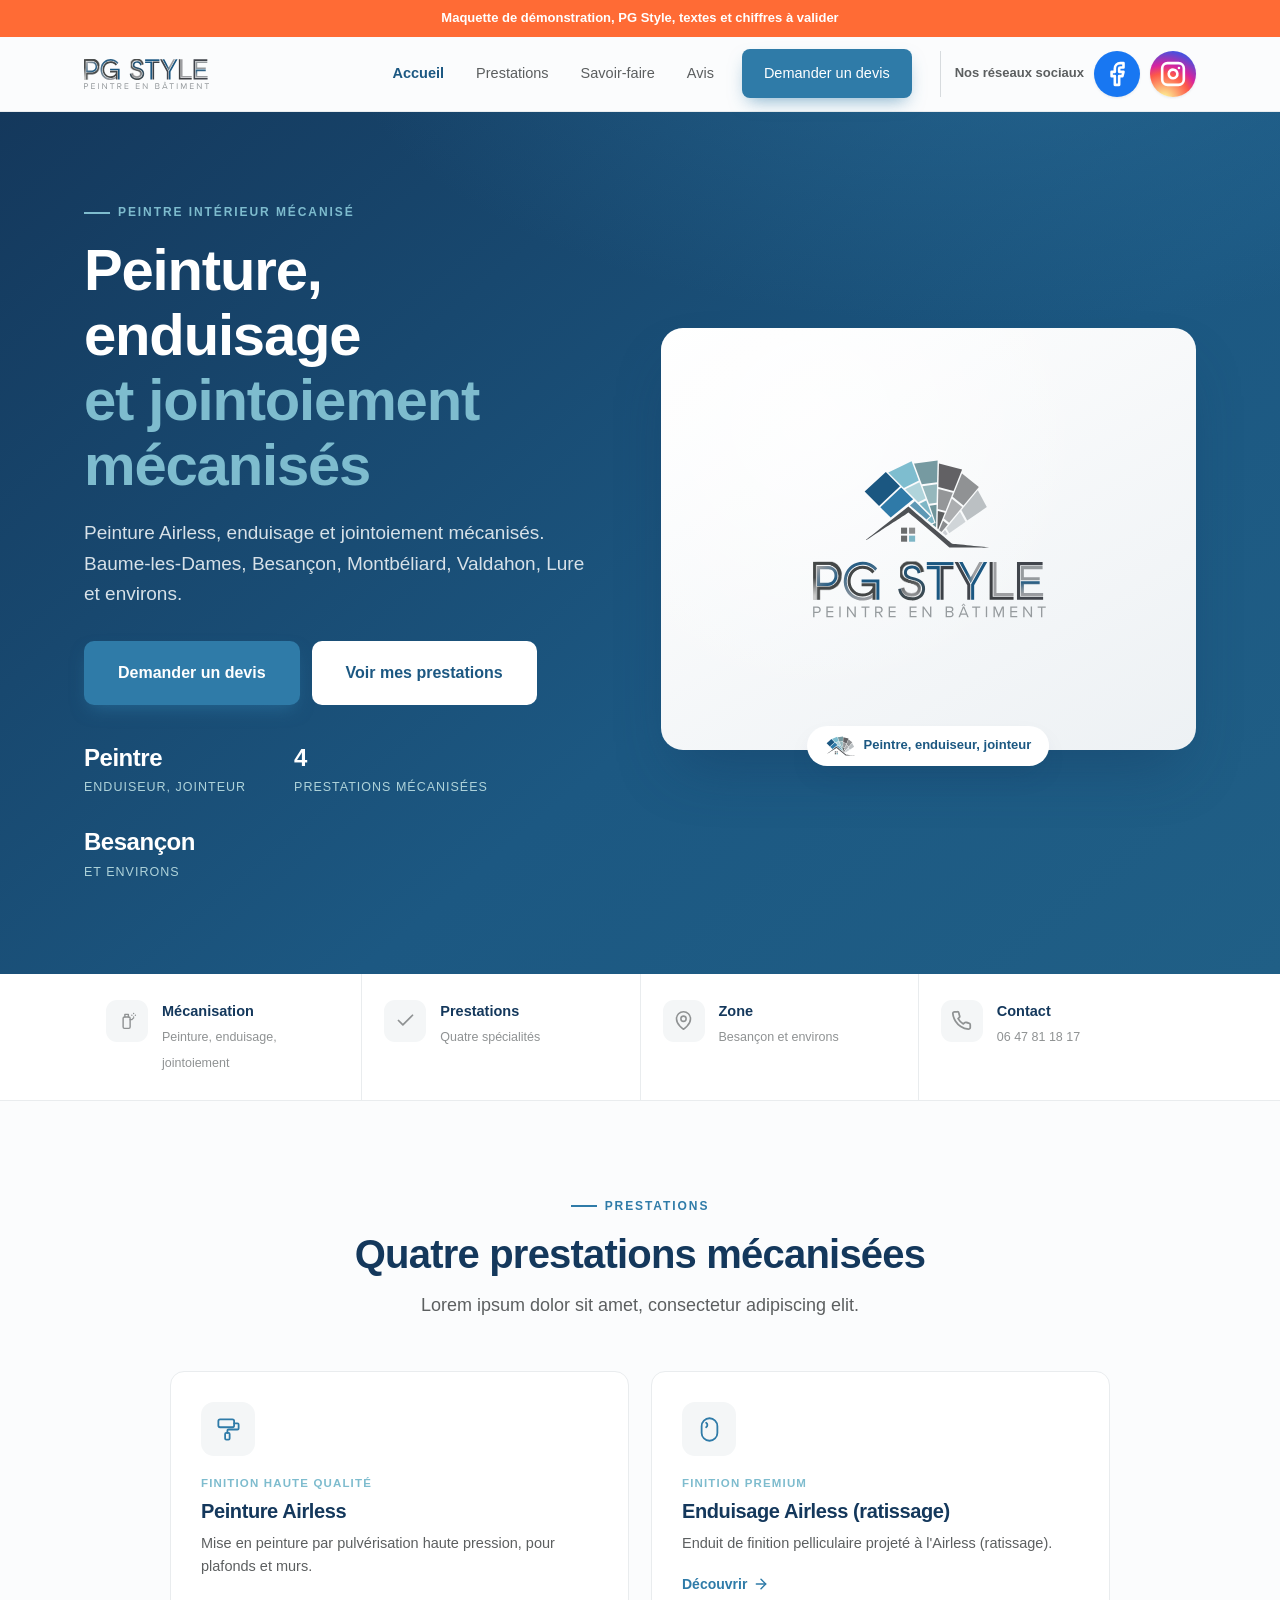
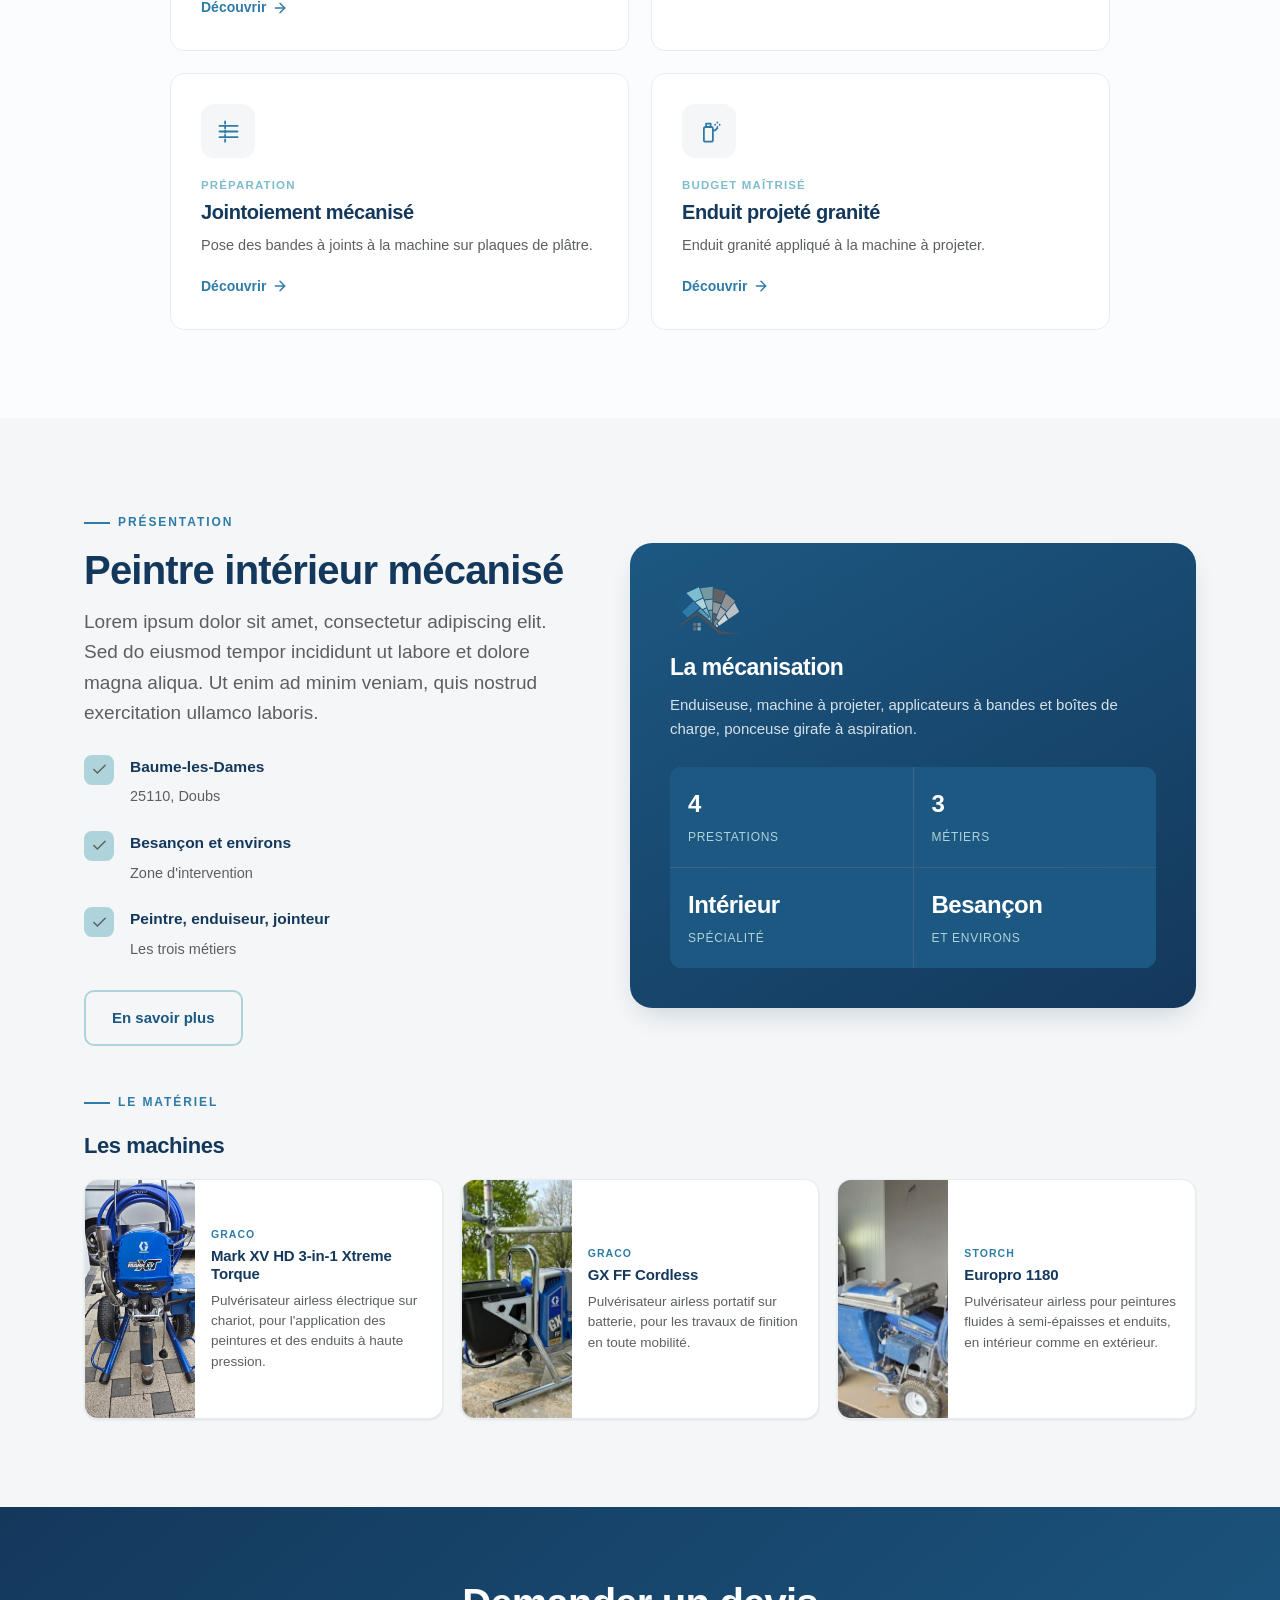
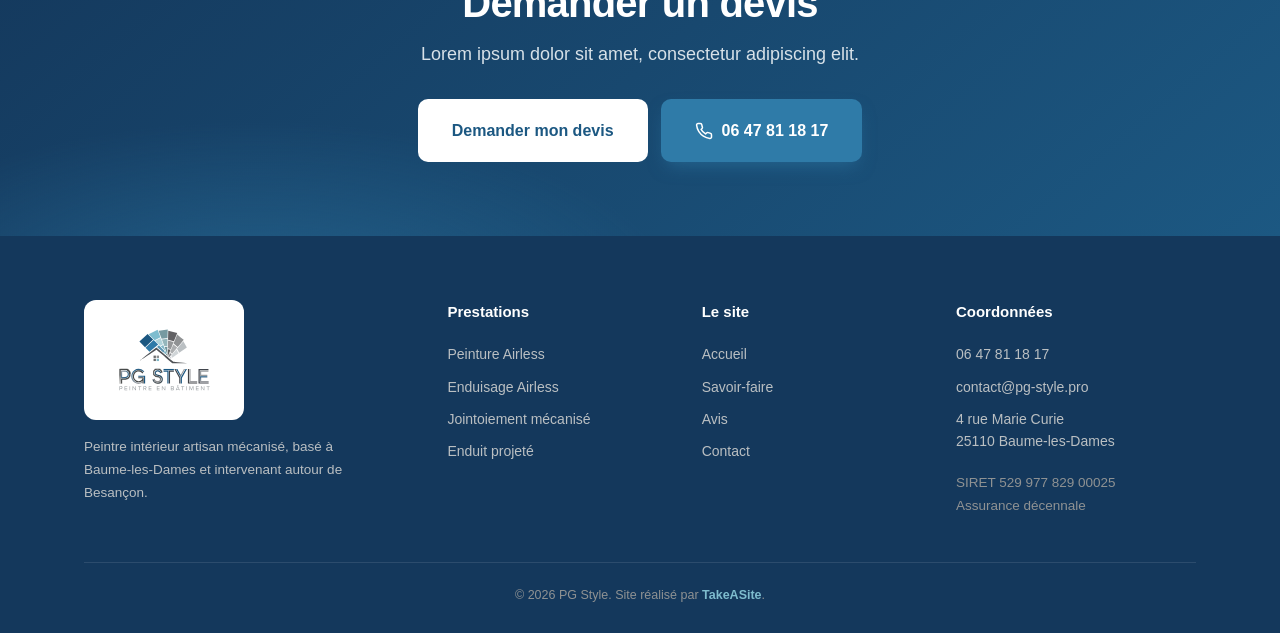
==== commit a9b57eaa: "Add files via upload" ====
--- a/index.html
+++ b/index.html
@@ -13,18 +13,16 @@
   <div class="demobar">Maquette de démonstration, PG Style, textes et chiffres à valider</div>
   <header class="header">
     <div class="header__in"><a class="brand" href="index.html"><img src="assets/img/logo-pgstyle-nav.svg" alt="PG Style, peintre en bâtiment"></a>
-      <nav class="nav" id="nav"><a href="index.html" class="is-active">Accueil</a><a href="prestations.html">Prestations</a><a href="savoir-faire.html">Savoir-faire</a><a href="avis.html">Avis</a><a class="btn btn--primary" href="contact.html">Demander un devis</a><div class="header__social"><span class="header__social-label">Nos réseaux sociaux</span>
-        <!-- Lien Facebook : remplacer href="#" par l'URL de la page Facebook -->
-        <a class="header__social-link header__social-link--fb" href="#" aria-label="Facebook" target="_blank" rel="noopener"><svg viewBox="0 0 24 24" fill="none" stroke="currentColor" stroke-width="2" stroke-linecap="round" stroke-linejoin="round">
+      <div class="header__right"><nav class="nav" id="nav"><a href="index.html" class="is-active">Accueil</a><a href="prestations.html">Prestations</a><a href="savoir-faire.html">Savoir-faire</a><a href="avis.html">Avis</a><a class="btn btn--primary" href="contact.html">Demander un devis</a></nav><div class="header__social"><span class="header__social-label">Nos réseaux sociaux</span>
+        <a class="header__social-link header__social-link--fb" href="https://www.facebook.com/pierrick.grosjean.5" aria-label="Facebook" target="_blank" rel="noopener"><svg viewBox="0 0 24 24" fill="none" stroke="currentColor" stroke-width="2" stroke-linecap="round" stroke-linejoin="round">
             <path d="M18 2h-3a5 5 0 0 0-5 5v3H7v4h3v8h4v-8h3l1-4h-4V7a1 1 0 0 1 1-1h3z" />
           </svg></a>
-        <!-- Lien Instagram : remplacer href="#" par l'URL de la page Instagram -->
-        <a class="header__social-link header__social-link--ig" href="#" aria-label="Instagram" target="_blank" rel="noopener"><svg viewBox="0 0 24 24" fill="none" stroke="currentColor" stroke-width="2" stroke-linecap="round" stroke-linejoin="round">
+        <a class="header__social-link header__social-link--ig" href="https://l.facebook.com/l.php?u=https%3A%2F%2Fwww.instagram.com%2Fpgstyle_peinture%3Ffbclid%3DIwZXh0bgNhZW0CMTAAYnJpZBEwSmxSN2ExODlWYTMzUjBmMHNydGMGYXBwX2lkEDIyMjAzOTE3ODgyMDA4OTIAAR4DxPK5TAxBj_a_m6CirjGW0gdv2687sJm4GRld7Y9zNmlqQbTM57GsC5WrJw_aem__H3tftZa40Jls2iPEn50mA&h=AUA8jZ8CGpobBiuijk-io0EZId3KZYJpfC66dm0JsntM9zrgS-oHBi2yjKiPELGuJHX0Z4V0PK3oMzbd-BtkQ0yAMMAaBgsIaulCvE-QuzdwzF2Hzg9ooR2AVFBK2Ptq571fiqjmFLgUQtG3x6AZ" aria-label="Instagram" target="_blank" rel="noopener"><svg viewBox="0 0 24 24" fill="none" stroke="currentColor" stroke-width="2" stroke-linecap="round" stroke-linejoin="round">
             <rect x="2" y="2" width="20" height="20" rx="5" ry="5" />
             <path d="M16 11.37A4 4 0 1 1 12.63 8 4 4 0 0 1 16 11.37z" />
             <line x1="17.5" y1="6.5" x2="17.5" y2="6.5" />
           </svg></a>
-      </div></nav><button class="nav__burger" aria-label="Ouvrir le menu">☰</button>
+      </div><button class="nav__burger" aria-label="Ouvrir le menu">☰</button></div>
     </div>
   </header>
   <main>
--- a/assets/css/style.css
+++ b/assets/css/style.css
@@ -190,6 +190,12 @@
   width: auto
 }
 
+.header__right {
+  display: flex;
+  align-items: center;
+  gap: 14px
+}
+
 .nav {
   display: flex;
   align-items: center;
@@ -1293,7 +1299,7 @@
   background: radial-gradient(circle at 30% 107%, #fdf497 0%, #fdf497 5%, #fd5949 45%, #d6249f 60%, #285AEB 90%)
 }
 
-@media(max-width:1080px) and (min-width:921px) {
+@media(max-width:1080px) {
   .header__social-label {
     display: none
   }
@@ -1617,8 +1623,9 @@
   }
 
   .header__social {
-    justify-content: center;
-    margin: 4px 0 6px
+    margin-left: 0;
+    padding-left: 0;
+    border-left: none
   }
 
   .nav__burger {
@@ -1775,6 +1782,24 @@
 
 /* Très petit mobile */
 @media(max-width:380px) {
+  .header__right {
+    gap: 8px
+  }
+
+  .header__social {
+    gap: 6px
+  }
+
+  .header__social-link {
+    width: 34px;
+    height: 34px
+  }
+
+  .header__social-link svg {
+    width: 18px;
+    height: 18px
+  }
+
   h1 {
     font-size: 30px
   }
